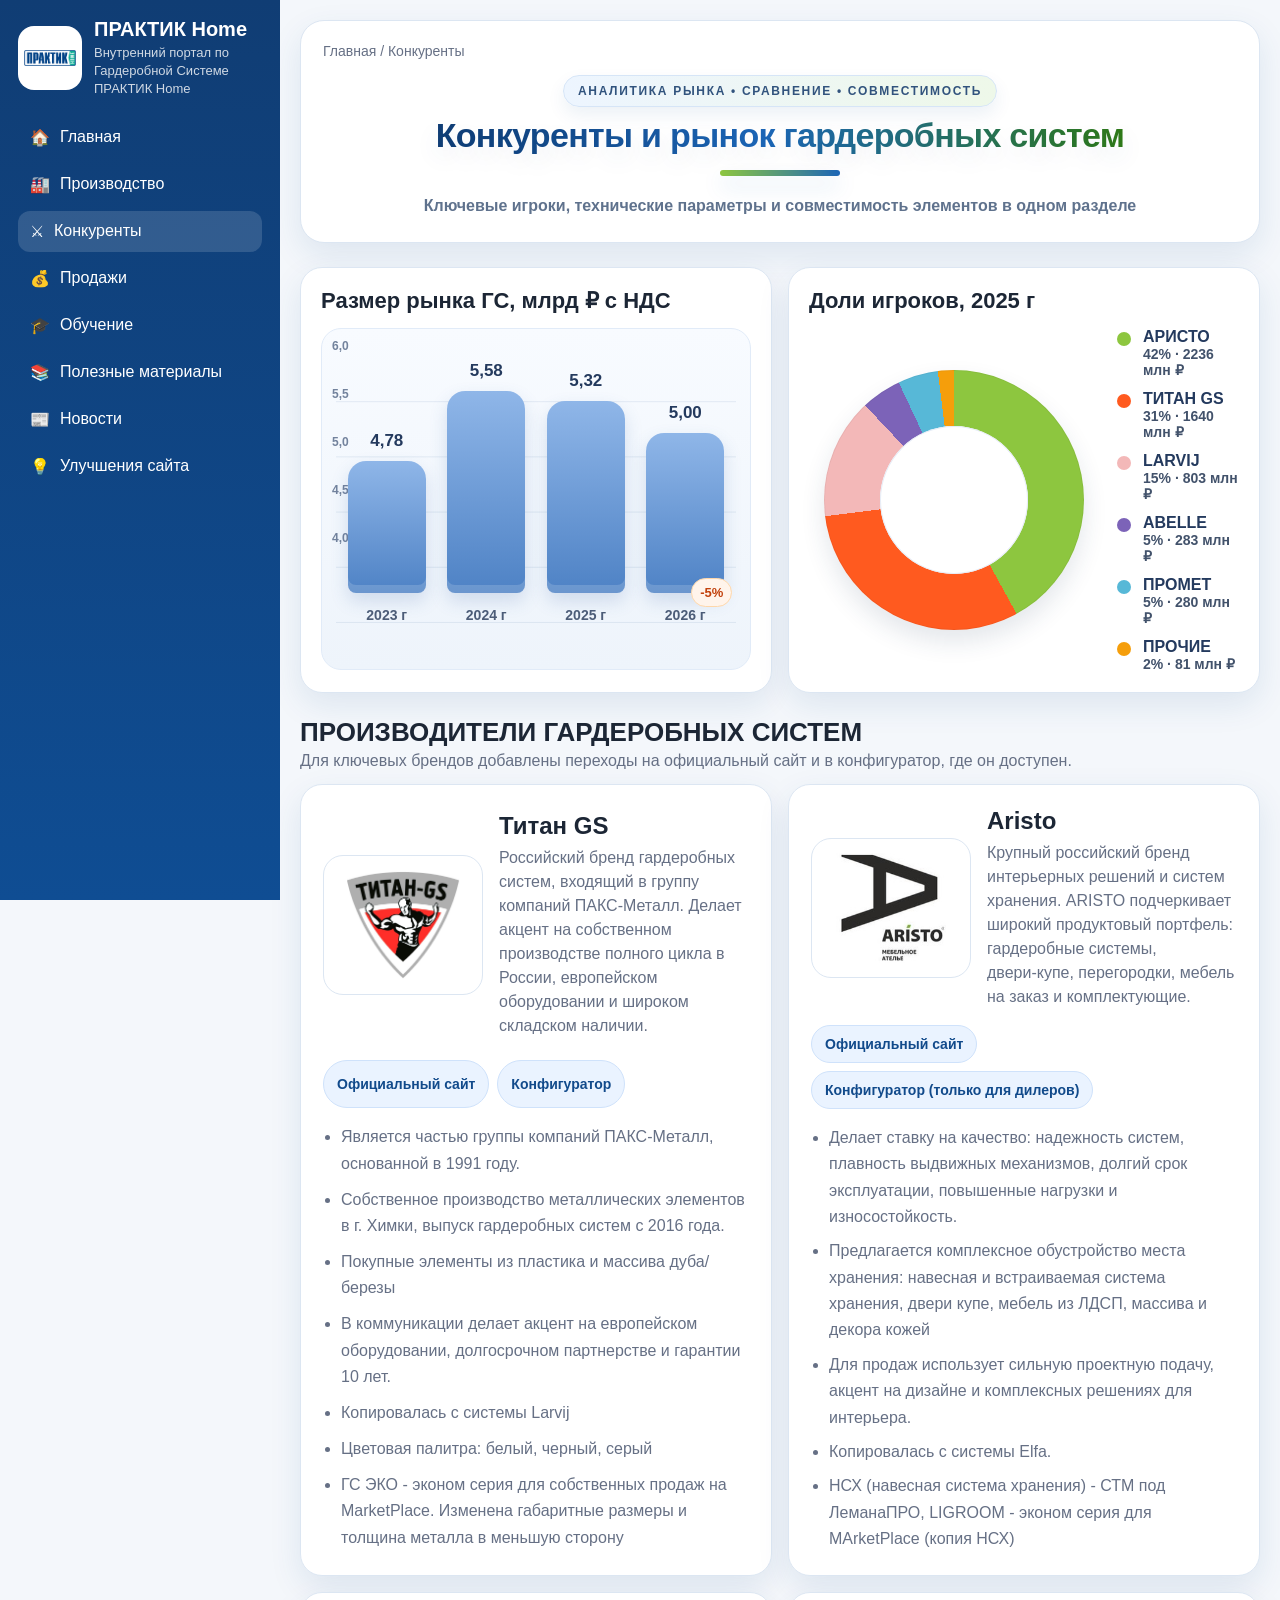
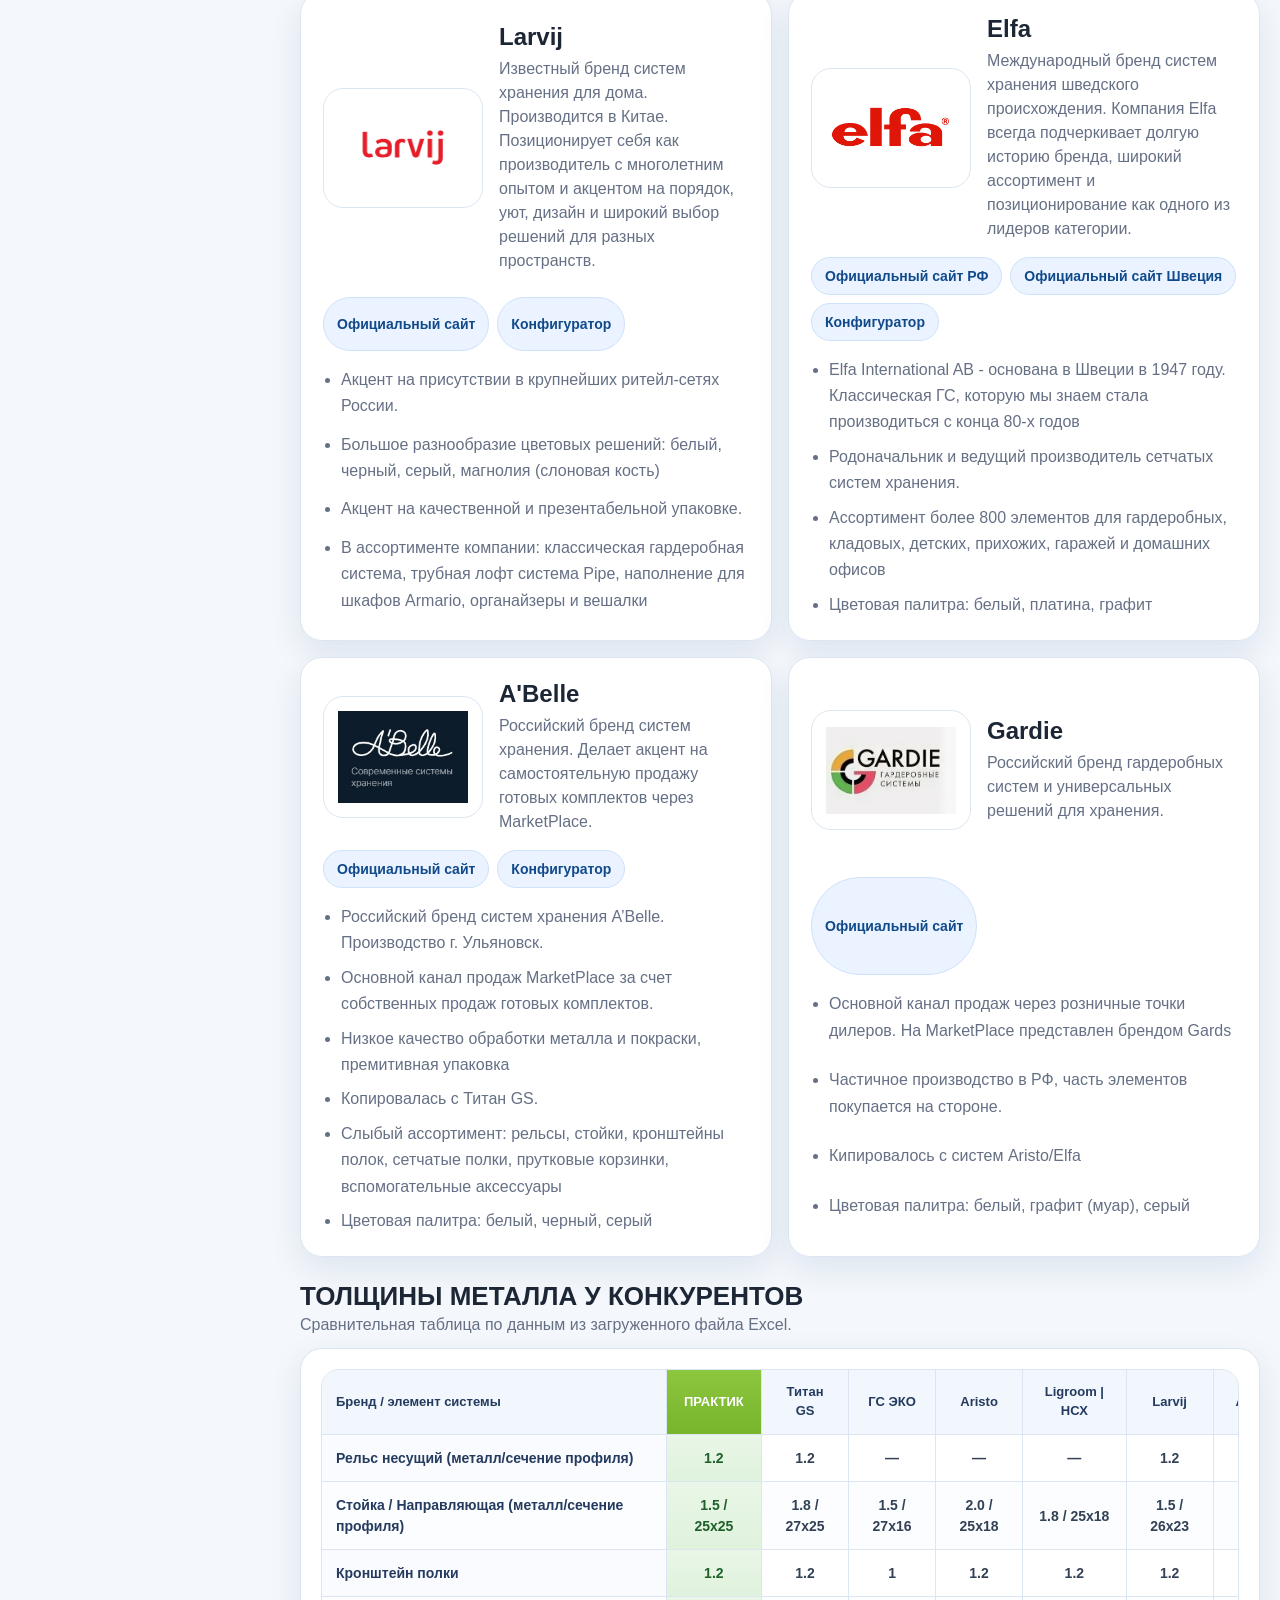
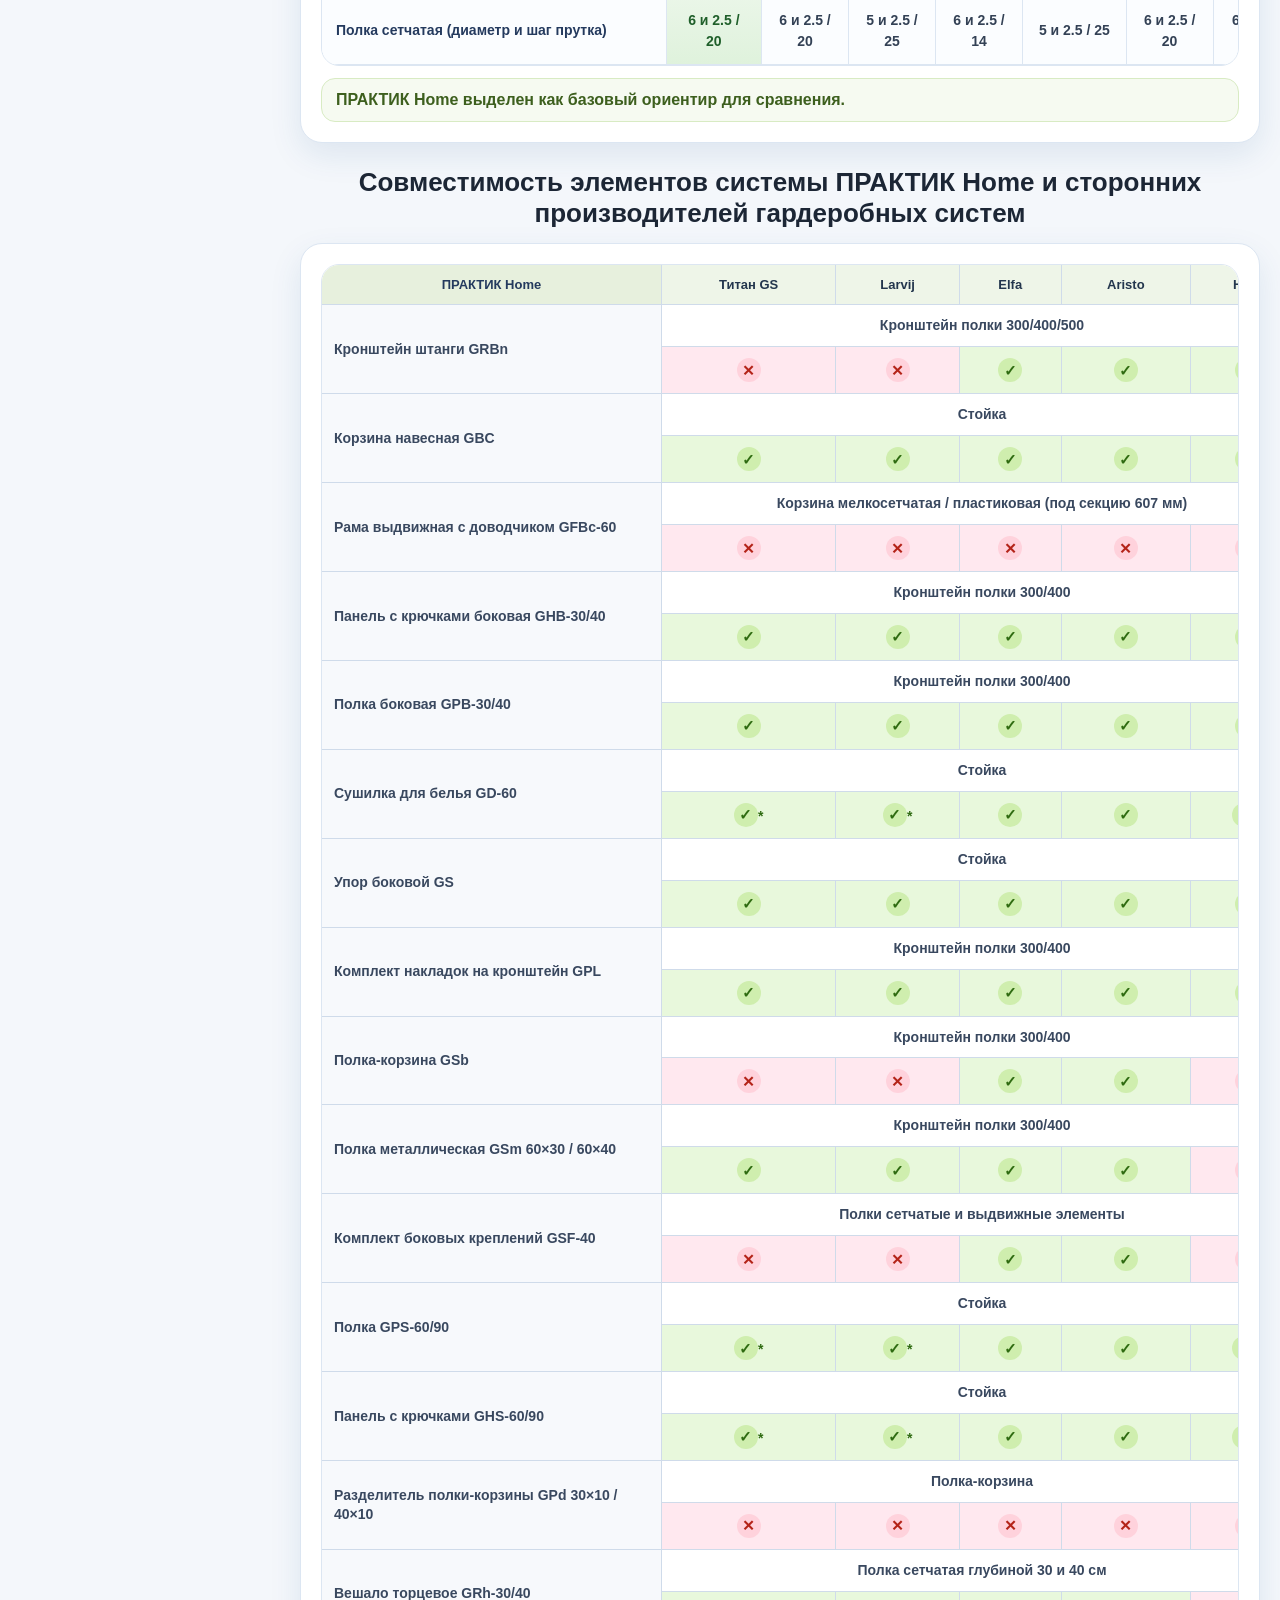
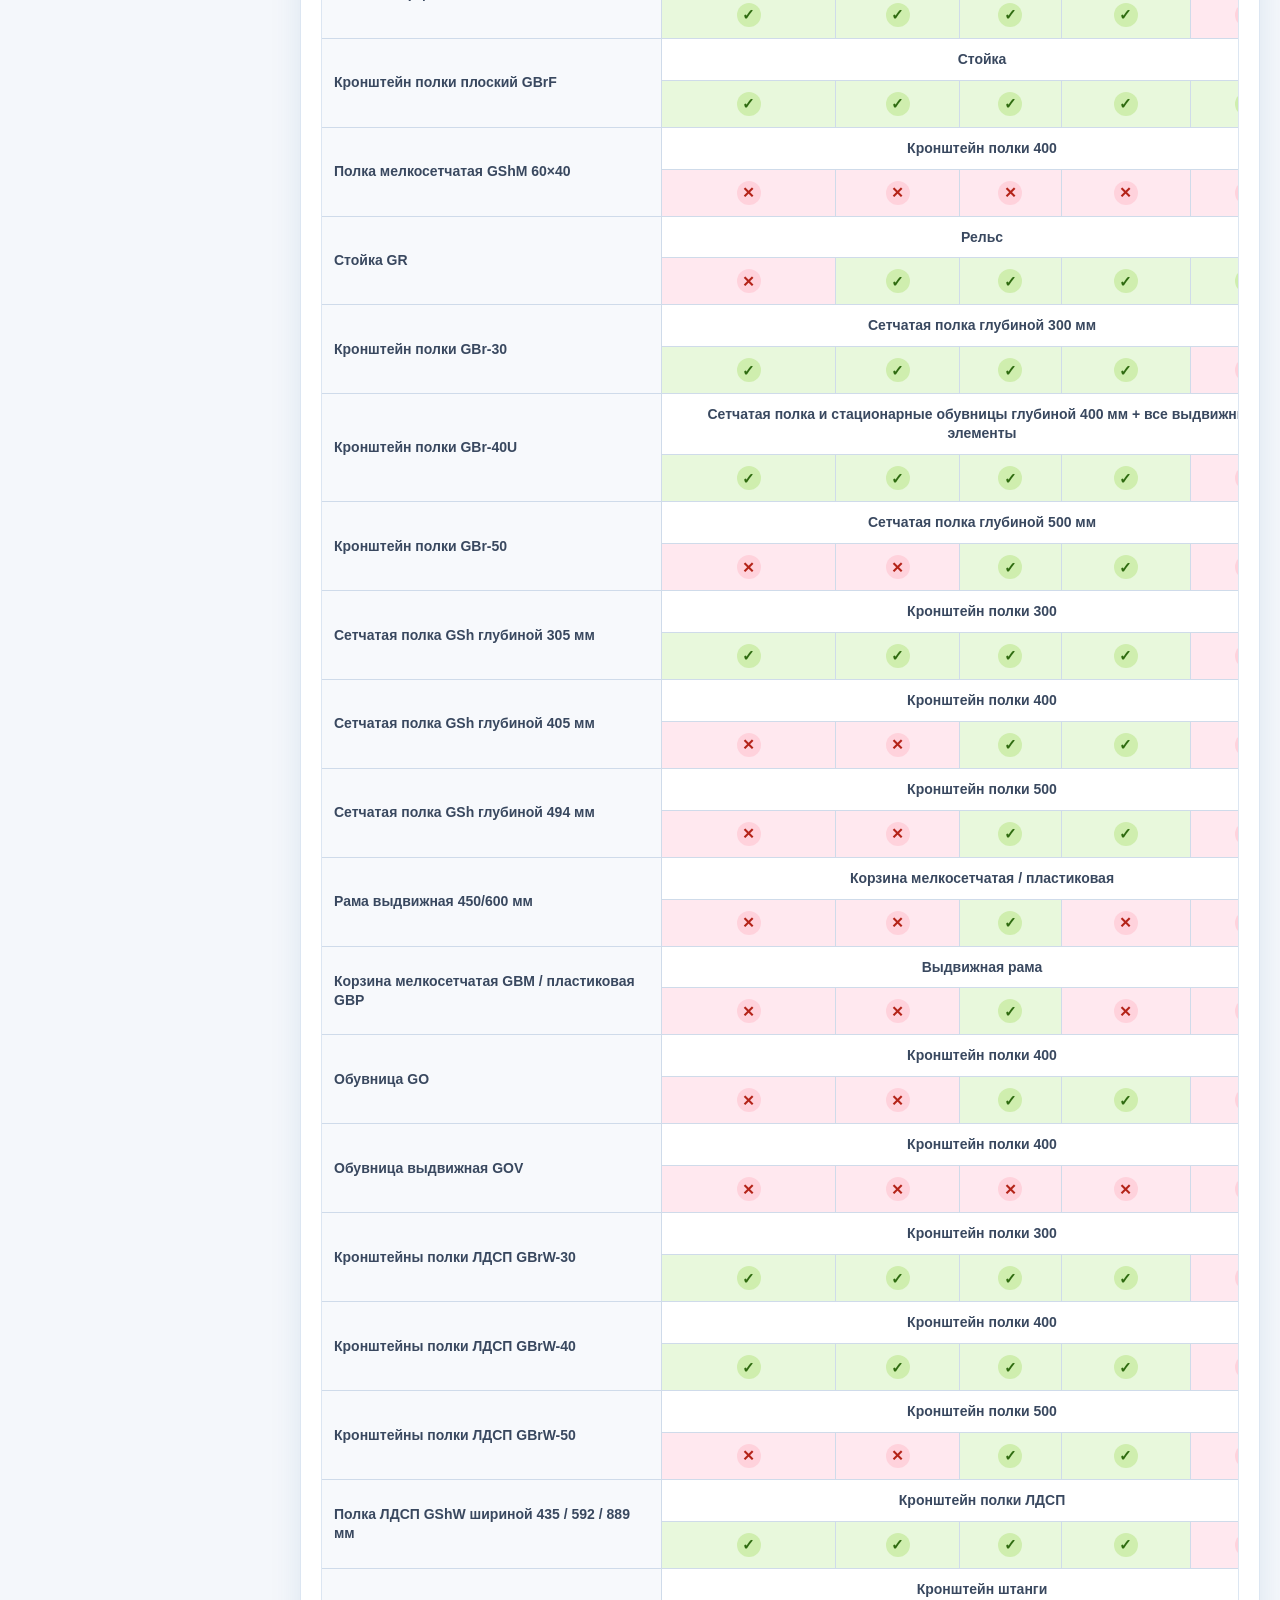
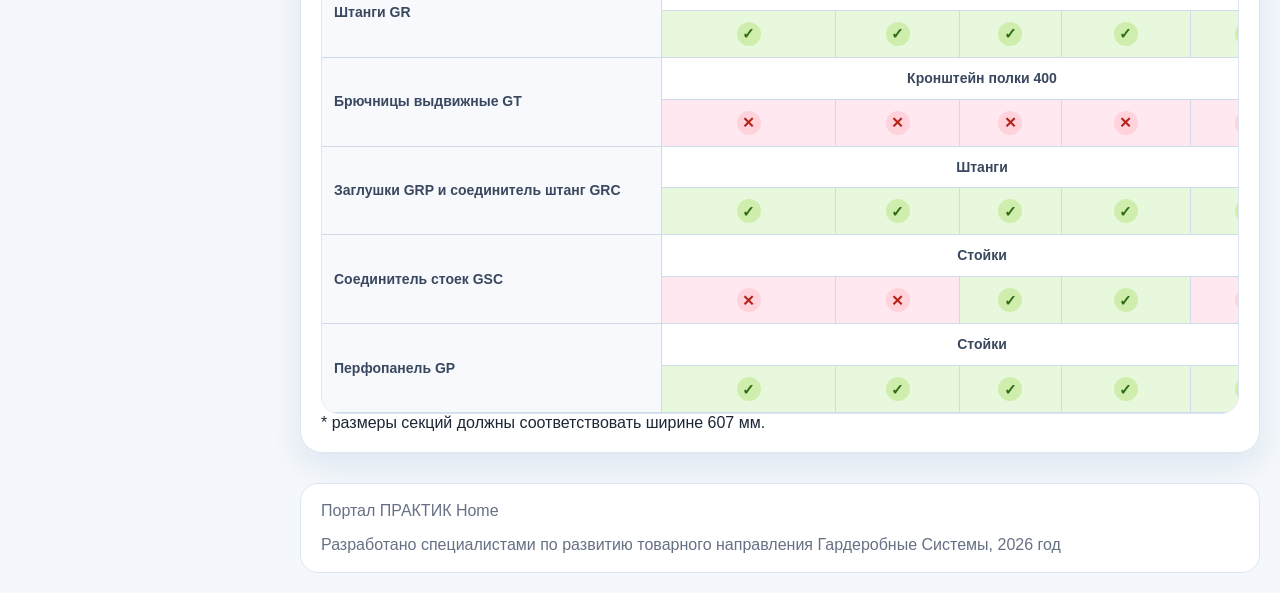
==== competitors.html @ e6db6eae "Update competitors.html" ====
<!doctype html>
<html lang='ru'>
<head>
<meta charset='utf-8'>
<meta name='viewport' content='width=device-width, initial-scale=1'>
<title>Конкуренты — ПРАКТИК Home</title>
<style>
:root{
  --bg:#f4f7fb;--card:#ffffff;--line:#dce6f2;--text:#1c2635;--muted:#667085;--brand:#114a8b;--brand-2:#1d67b8;--brand-3:#eaf3ff;--success:#eaf7ef;--warning:#fff6e5;--danger:#fff1f2;--shadow:0 12px 32px rgba(17,74,139,.10);--radius:18px;
}
*{box-sizing:border-box} html{scroll-behavior:smooth} body{margin:0;font-family:Inter,Segoe UI,Arial,sans-serif;background:var(--bg);color:var(--text)} a{color:inherit;text-decoration:none} button,input,select{font:inherit}
.layout{min-height:100vh;display:grid;grid-template-columns:280px 1fr}
.sidebar{position:sticky;top:0;height:100vh;background:linear-gradient(180deg,#103d74 0%, #0f4d93 100%);color:#fff;padding:18px;overflow:auto}
.brand-link{display:flex;gap:12px;align-items:center;color:#fff;text-decoration:none;margin-bottom:18px}
.brand-logo-wrap{width:64px;height:64px;border-radius:16px;background:#fff;display:flex;align-items:center;justify-content:center;padding:6px;flex:0 0 64px}
.brand-logo{max-width:100%;max-height:100%;object-fit:contain}
.brand-copy h1{margin:0;font-size:20px;line-height:1.1}.brand-copy p{margin:4px 0 0;color:rgba(255,255,255,.8);font-size:13px;line-height:1.4}
.nav{display:grid;gap:6px}.nav a{display:flex;align-items:center;gap:10px;padding:11px 12px;border-radius:12px;color:#fff}.nav a:hover,.nav a.active{background:rgba(255,255,255,.14)}
.content{padding:20px;min-width:0}
.mobile-topbar{display:none;position:sticky;top:0;z-index:30;background:rgba(244,247,251,.92);backdrop-filter:blur(10px);padding:12px 0 14px}
.mobile-topbar-inner{display:flex;align-items:center;justify-content:space-between;gap:12px;background:#fff;border:1px solid var(--line);border-radius:16px;padding:10px 12px;box-shadow:var(--shadow)}
.menu-btn{border:none;background:var(--brand);color:#fff;border-radius:12px;padding:10px 12px;font-weight:700}
.mobile-drawer{position:fixed;inset:0;background:rgba(8,15,26,.55);z-index:60;display:none}.mobile-drawer.open{display:block}
.mobile-drawer-panel{width:min(86vw,360px);height:100%;background:linear-gradient(180deg,#103d74 0%, #0f4d93 100%);color:#fff;padding:18px;overflow:auto}
.page-header{background:#fff;border:1px solid var(--line);border-radius:24px;padding:22px;box-shadow:var(--shadow);margin-bottom:20px;text-align:center}
.breadcrumbs{font-size:14px;color:var(--muted);margin-bottom:8px;text-align:left}.page-header h2{margin:0 0 8px;font-size:34px}.page-header p{margin:0 auto;color:var(--muted);line-height:1.6;max-width:980px;text-align:center}
.page-title-wow-wrap{display:grid;justify-items:center;gap:10px;padding:8px 0 2px}
.page-title-kicker{
  display:inline-flex;align-items:center;justify-content:center;gap:8px;
  padding:8px 14px;border-radius:999px;
  background:linear-gradient(90deg,#edf5ff 0%, #eef8e9 100%);
  border:1px solid #d6e5f7;color:#31537d;
  font-size:12px;font-weight:900;letter-spacing:.14em;text-transform:uppercase;
  box-shadow:0 8px 18px rgba(17,74,139,.08)
}
.page-title-wow{
  margin:0;
  font-size:46px;
  line-height:1.08;
  font-weight:900;
  text-align:center;
  letter-spacing:-.02em;
  background:linear-gradient(90deg,#103d74 0%, #1d67b8 48%, #2f7a17 100%);
  -webkit-background-clip:text;
  background-clip:text;
  color:transparent;
  text-shadow:0 10px 24px rgba(17,74,139,.10);
  position:relative;
}
.page-title-wow::after{
  content:'';
  display:block;
  width:120px;
  height:6px;
  margin:16px auto 0;
  border-radius:999px;
  background:linear-gradient(90deg,#8dc63f 0%, #1d67b8 100%);
  box-shadow:0 10px 22px rgba(29,103,184,.18);
}
.page-title-subline{
  max-width:900px;
  margin:0 auto;
  text-align:center;
  color:#5f728d;
  font-size:16px;
  font-weight:700;
  line-height:1.5;
}
@media (max-width:1180px){
  .page-title-wow{font-size:38px}
}
@media (max-width:760px){
  .page-title-wow-wrap{gap:8px}
  .page-title-kicker{font-size:10px;letter-spacing:.1em;padding:7px 10px}
  .page-title-wow{font-size:30px;line-height:1.12}
  .page-title-wow::after{width:84px;height:5px;margin-top:12px}
  .page-title-subline{font-size:14px;max-width:100%}
}

.section{margin:24px 0}.section-head{display:flex;align-items:end;justify-content:space-between;gap:16px;margin-bottom:14px}.section-head h3{margin:0;font-size:26px}.section-head p{margin:4px 0 0;color:var(--muted)}
.footer{margin-top:30px;padding:18px 20px;background:#fff;border:1px solid var(--line);border-radius:18px;color:var(--muted);display:flex;justify-content:space-between;gap:16px;flex-wrap:wrap}
.muted-small{font-size:13px;color:var(--muted)}

.market-chart,.market-share,.competitor-card{background:#fff;border:1px solid var(--line);border-radius:22px;box-shadow:var(--shadow)}
.market-grid{display:grid;grid-template-columns:1fr 1fr;gap:16px}
.market-chart,.market-share{padding:20px}
.block-title{margin:0 0 14px;font-size:22px}
.chart-shell{position:relative;border-radius:20px;background:linear-gradient(180deg,#f8fbff 0%,#eef4fb 100%);border:1px solid #e1ebf8;padding:14px 14px 46px;overflow:hidden}
.chart-grid{position:absolute;inset:18px 14px 46px 14px;background:
  linear-gradient(to top, rgba(110,142,183,.16) 1px, transparent 1px);
  background-size:100% 20%;
  pointer-events:none}
.growth-chart{position:relative;display:flex;align-items:flex-end;justify-content:space-between;gap:18px;height:280px;padding:18px 10px 0}
.bar-col{display:flex;flex-direction:column;align-items:center;justify-content:flex-end;gap:10px;flex:1;position:relative;height:100%}
.bar-value{font-size:17px;font-weight:900;color:#243a5e}
.bar{width:min(78px,100%);border-radius:18px 18px 8px 8px;background:linear-gradient(180deg,#8fb6e8 0%, #4e82c5 100%);position:relative;box-shadow:inset 0 -8px 0 rgba(255,255,255,.16),0 8px 18px rgba(58,101,164,.18)}
.bar-year{margin-top:4px;color:#4d5d78;font-size:14px;font-weight:800}
.bar-note{font-size:13px;font-weight:900;color:#c2410c;background:#fff4eb;padding:6px 8px;border-radius:999px;border:1px solid #fed7aa;position:absolute;right:-8px;bottom:-14px}
.axis-labels{position:absolute;left:10px;top:10px;display:grid;gap:34px;color:#73839d;font-size:12px;font-weight:700}
.pie-layout{display:grid;grid-template-columns:290px 1fr;gap:18px;align-items:center}
.pie-wrap{display:flex;align-items:center;justify-content:center;padding:8px}
.pie-chart{width:260px;height:260px;border-radius:50%;background:
 conic-gradient(#8dc63f 0 42%, #ff5a1f 42% 73%, #f3b8b8 73% 88%, #7c63b8 88% 93%, #57b8d7 93% 98%, #f59e0b 98% 100%);
 box-shadow:inset 0 0 0 1px rgba(0,0,0,.05), 0 12px 24px rgba(36,58,94,.12);
 position:relative}
.pie-chart::after{content:'';position:absolute;inset:56px;background:#fff;border-radius:50%;box-shadow:0 0 0 1px #e6edf7 inset}
.pie-center{position:absolute;inset:0;display:flex;align-items:center;justify-content:center;flex-direction:column;z-index:1;text-align:center}
.pie-center strong{font-size:34px;line-height:1;color:#243a5e}
.pie-center span{font-size:13px;color:#607089;font-weight:800;letter-spacing:.06em}
.share-grid{display:grid;gap:12px}
.share-row{display:grid;grid-template-columns:auto 1fr;gap:12px;align-items:start}
.share-dot{width:14px;height:14px;border-radius:50%;margin-top:4px}
.share-name{font-weight:900;color:#243a5e}
.share-val{font-size:14px;color:#42526b;font-weight:700}
.market-note{margin-top:14px;padding:12px 14px;border-radius:16px;background:#f6f9fd;color:#41526d;border:1px solid #e2eaf5;line-height:1.55}
.market-note strong{color:var(--brand)}
.competitor-grid{display:grid;grid-template-columns:repeat(2,minmax(0,1fr));gap:16px}
.competitor-card{padding:22px;display:grid;gap:16px}
.competitor-head{display:grid;grid-template-columns:160px 1fr;gap:16px;align-items:center}
.competitor-logo{min-height:120px;border-radius:20px;border:1px solid var(--line);background:#fff;display:flex;align-items:center;justify-content:center;padding:14px;overflow:hidden}
.competitor-logo img{max-width:100%;max-height:88px;object-fit:contain;display:block}
.logo-ellipse{max-height:110px !important}
.wordmark-plain{display:flex;align-items:center;justify-content:center;width:100%;min-height:84px;border-radius:18px;font-weight:900;font-size:30px;letter-spacing:.02em;background:linear-gradient(135deg,#f7f1ff,#ece5ff);color:#6b4fb5}
.competitor-title h3{margin:0;font-size:24px}.competitor-title p{margin:6px 0 0;color:var(--muted);line-height:1.5}
.competitor-tags{display:flex;flex-wrap:wrap;gap:8px}.chip{display:inline-flex;align-items:center;gap:8px;padding:10px 13px;border-radius:999px;background:var(--brand-3);color:var(--brand);font-weight:800;font-size:14px;border:1px solid #cfe2fb}
.competitor-card ul{margin:0;padding-left:18px;color:var(--muted);line-height:1.65;display:grid;gap:8px}


.metal-table-card{background:#fff;border:1px solid var(--line);border-radius:22px;box-shadow:var(--shadow);padding:20px}
.metal-table-wrap{overflow:auto;border-radius:18px;border:1px solid #dce6f2}
.metal-table{width:100%;border-collapse:separate;border-spacing:0;min-width:980px;font-size:14px;line-height:1.45}
.metal-table th,.metal-table td{padding:13px 14px;border-right:1px solid #dce6f2;border-bottom:1px solid #dce6f2;vertical-align:middle}
.metal-table th:last-child,.metal-table td:last-child{border-right:none}
.metal-table thead th{background:#f2f7fd;color:#243a5e;font-size:13px;font-weight:900;text-align:center;position:sticky;top:0;z-index:1}
.metal-table thead th:first-child{text-align:left}
.metal-table tbody tr:nth-child(even) td{background:#fbfdff}
.metal-table .row-label{font-weight:800;color:#243a5e;text-align:left;min-width:280px;background:#f9fbfe}
.metal-table td{text-align:center;color:#334155;font-weight:700}
.metal-table .leader-col{background:linear-gradient(180deg,#eaf6e8 0%, #dff2dc 100%) !important;color:#1f5f2a;font-weight:900}
.metal-table thead .leader-col{background:linear-gradient(180deg,#8dc63f 0%, #77b52b 100%) !important;color:#fff}
.metal-table-note{margin-top:12px;padding:12px 14px;border-radius:14px;background:#f6faf1;border:1px solid #d8ebc3;color:#3d5f1e;font-weight:700}
@media (max-width:760px){.metal-table-card{padding:14px}.metal-table{font-size:13px;min-width:900px}.metal-table th,.metal-table td{padding:11px 12px}.metal-table .row-label{min-width:240px}}


@media (max-width:1180px){.market-grid,.competitor-grid{grid-template-columns:1fr}.pie-layout{grid-template-columns:1fr}.layout{grid-template-columns:1fr}.sidebar{display:none}.content{padding:12px}.mobile-topbar{display:block}.page-header h2{font-size:28px}}
@media (max-width:760px){.growth-chart{gap:10px;height:250px;padding-left:28px}.bar{width:58px}.bar-year{font-size:12px}.axis-labels{left:2px;font-size:11px;gap:29px}.pie-chart{width:230px;height:230px}.pie-chart::after{inset:48px}.pie-center strong{font-size:28px}.share-row{grid-template-columns:auto 1fr}.competitor-head{grid-template-columns:1fr}.competitor-logo{min-height:126px;padding:16px}.competitor-logo img{max-height:92px}.logo-ellipse{max-height:100px !important}.wordmark-plain{min-height:90px;font-size:28px}}

.compat-table-card{background:#fff;border:1px solid var(--line);border-radius:22px;box-shadow:var(--shadow);padding:20px}
.compat-table-wrap{overflow:auto;border-radius:18px;border:1px solid #dce6f2;background:#fff}
.compat-table{width:100%;border-collapse:separate;border-spacing:0;min-width:980px;font-size:14px;line-height:1.35}
.compat-table th,.compat-table td{padding:11px 12px;border-right:1px solid #cfdbea;border-bottom:1px solid #cfdbea;vertical-align:middle;text-align:center}
.compat-table th:last-child,.compat-table td:last-child{border-right:none}
.compat-table thead th{background:#eef5e8;color:#23364d;font-size:13px;font-weight:900;position:sticky;top:0;z-index:4}
.compat-table .element-cell{position:sticky;left:0;z-index:3;background:#f7f9fc;text-align:left;font-weight:900;color:#243a5e;min-width:340px;max-width:340px}
.compat-table thead .element-cell{z-index:5;background:#e7f0dd;text-align:center}
.compat-table .mount-row td{background:#ffffff;color:#39485f;font-weight:800}
.compat-table .mount-row .element-cell{background:#f7f9fc}
.compat-table .result-row td{font-weight:900}
.compat-table .result-row:nth-child(3n) td{background:#fbfdff}
.compat-table .result-row .element-cell{background:#f7f9fc}
.compat-table .result-good{background:#e8f8dc !important;color:#2f6b11}
.compat-table .result-bad{background:#ffe8ef !important;color:#b42318}
.compat-table .icon{display:inline-flex;align-items:center;justify-content:center;width:24px;height:24px;border-radius:999px;font-size:15px;font-weight:900;line-height:1}
.compat-table .result-good .icon{background:#cfeeae;color:#2f6b11}
.compat-table .result-bad .icon{background:#ffd2dc;color:#b42318}
.compat-table .star-note{font-size:12px;color:#667085;margin-top:12px}
.compat-table .mount-text{display:block;text-align:center}
.compat-table .section-title-center{width:100%;text-align:center}
@media (max-width:760px){.compat-table-card{padding:14px}.compat-table{font-size:13px;min-width:920px}.compat-table th,.compat-table td{padding:10px 10px}.compat-table .element-cell{min-width:270px;max-width:270px}}

</style>
</head>
<body>
<div class='layout'>
<aside class='sidebar'>
<a class='brand-link' href='index.html'><div class='brand-logo-wrap'><img class='brand-logo' src='assets/praktik_home.png' alt='ПРАКТИК Home'></div><div class='brand-copy'><h1>ПРАКТИК Home</h1><p>Внутренний портал по Гардеробной Системе ПРАКТИК Home</p></div></a>
<nav class='nav'><a href='index.html'><span>🏠</span><span>Главная</span></a><a href='production.html'><span>🏭</span><span>Производство</span></a><a href='competitors.html' class='active'><span>⚔</span><span>Конкуренты</span></a><a href='sales.html'><span>💰</span><span>Продажи</span></a><a href='training.html'><span>🎓</span><span>Обучение</span></a><a href='tools.html'><span>📚</span><span>Полезные материалы</span></a><a href='news.html'><span>📰</span><span>Новости</span></a><a href='feedback.html'><span>💡</span><span>Улучшения сайта</span></a></nav>
</aside>
<main class='content'>
<div class='mobile-topbar'><div class='mobile-topbar-inner'><div style='display:flex;align-items:center;gap:10px'><div class='brand-logo-wrap' style='width:46px;height:46px;border-radius:12px'><img class='brand-logo' src='assets/praktik_home.png' alt='ПРАКТИК Home'></div><div><strong>ПРАКТИК Home</strong><div class='muted-small'>Гардеробная система</div></div></div><button class='menu-btn' data-open-menu>Меню</button></div></div>
<div class='mobile-drawer' id='drawer'><div class='mobile-drawer-panel'><a class='brand-link' href='index.html'><div class='brand-logo-wrap'><img class='brand-logo' src='assets/praktik_home.png' alt='ПРАКТИК Home'></div><div class='brand-copy'><h1>ПРАКТИК Home</h1><p>Внутренний портал по Гардеробной Системе ПРАКТИК Home</p></div></a><nav class='nav'><a href='index.html'><span>🏠</span><span>Главная</span></a><a href='production.html'><span>🏭</span><span>Производство</span></a><a href='competitors.html' class='active'><span>⚔</span><span>Конкуренты</span></a><a href='sales.html'><span>💰</span><span>Продажи</span></a><a href='training.html'><span>🎓</span><span>Обучение</span></a><a href='tools.html'><span>📚</span><span>Полезные материалы</span></a><a href='news.html'><span>📰</span><span>Новости</span></a><a href='feedback.html'><span>💡</span><span>Улучшения сайта</span></a></nav><div style='margin-top:12px'><button class='menu-btn' data-close-menu>Закрыть меню</button></div></div></div>

<div class='page-header'>
  <div class='breadcrumbs'>Главная / Конкуренты</div>
  <div class="page-title-wow-wrap">
    <div class="page-title-kicker">АНАЛИТИКА РЫНКА • СРАВНЕНИЕ • СОВМЕСТИМОСТЬ</div>
    <h2 class="page-title-wow">Конкуренты и рынок гардеробных систем</h2>
    <div class="page-title-subline">Ключевые игроки, технические параметры и совместимость элементов в одном разделе</div>
  </div>
  <p></p>
</div>

<section class='section'>
  <div class='market-grid'>
    <div class='market-chart'>
      <h3 class='block-title'>Размер рынка ГС, млрд ₽ с НДС</h3>
      <div class='chart-shell'>
        <div class='chart-grid'></div>
        <div class='axis-labels'>
          <span>6,0</span>
          <span>5,5</span>
          <span>5,0</span>
          <span>4,5</span>
          <span>4,0</span>
        </div>
        <div class='growth-chart'>
          <div class='bar-col'>
            <div class='bar-value'>4,78</div>
            <div class='bar' style='height:132px'></div>
            <div class='bar-year'>2023 г</div>
          </div>
          <div class='bar-col'>
            <div class='bar-value'>5,58</div>
            <div class='bar' style='height:220px'></div>
            <div class='bar-year'>2024 г</div>
          </div>
          <div class='bar-col'>
            <div class='bar-value'>5,32</div>
            <div class='bar' style='height:192px'></div>
            <div class='bar-year'>2025 г</div>
          </div>
          <div class='bar-col'>
            <div class='bar-value'>5,00</div>
            <div class='bar' style='height:160px'><span class='bar-note'>-5%</span></div>
            <div class='bar-year'>2026 г</div>
          </div>
        </div>
      </div>
    </div>

    <div class='market-share'>
      <h3 class='block-title'>Доли игроков, 2025 г</h3>
      <div class='pie-layout'>
        <div class='pie-wrap'>
          <div class='pie-chart'>
</div>
        </div>
        <div class='share-grid'>
          <div class='share-row'><span class='share-dot' style='background:#8dc63f'></span><div><div class='share-name'>АРИСТО</div><div class='share-val'>42% · 2236 млн ₽</div></div></div>
          <div class='share-row'><span class='share-dot' style='background:#ff5a1f'></span><div><div class='share-name'>ТИТАН GS</div><div class='share-val'>31% · 1640 млн ₽</div></div></div>
          <div class='share-row'><span class='share-dot' style='background:#f3b8b8'></span><div><div class='share-name'>LARVIJ</div><div class='share-val'>15% · 803 млн ₽</div></div></div>
          <div class='share-row'><span class='share-dot' style='background:#7c63b8'></span><div><div class='share-name'>ABELLE</div><div class='share-val'>5% · 283 млн ₽</div></div></div>
          <div class='share-row'><span class='share-dot' style='background:#57b8d7'></span><div><div class='share-name'>ПРОМЕТ</div><div class='share-val'>5% · 280 млн ₽</div></div></div>
          <div class='share-row'><span class='share-dot' style='background:#f59e0b'></span><div><div class='share-name'>ПРОЧИЕ</div><div class='share-val'>2% · 81 млн ₽</div></div></div>
        </div>
      </div>
</div>
  </div>
</section>

<section class='section'>
  <div class='section-head'><div><h3>ПРОИЗВОДИТЕЛИ ГАРДЕРОБНЫХ СИСТЕМ</h3><p>Для ключевых брендов добавлены переходы на официальный сайт и в конфигуратор, где он доступен.</p></div></div>
  <div class='competitor-grid'>

    <div class='competitor-card'>
      <div class='competitor-head'>
        <div class='competitor-logo'><img src='assets/logo/titangs_logo_crop.png' alt='Титан GS' class='logo-ellipse'></div>
        <div class='competitor-title'><h3>Титан GS</h3><p>Российский бренд гардеробных систем, входящий в группу компаний ПАКС‑Металл. Делает акцент на собственном производстве полного цикла в России, европейском оборудовании и широком складском наличии.</p></div>
      </div>
      <div class='competitor-tags'>
        <a class='chip' href='https://titangs.ru/' target='_blank' rel='noopener'>Официальный сайт</a>
        <a class='chip' href='https://titangs.ru/titangs/' target='_blank' rel='noopener'>Конфигуратор</a>
      </div>
      <ul>
        <li>Является частью группы компаний ПАКС‑Металл, основанной в 1991 году.</li>
        <li>Собственное производство металлических элементов в г. Химки, выпуск гардеробных систем с 2016 года.</li>
        <li>Покупные элементы из пластика и массива дуба/березы</li>
        <li>В коммуникации делает акцент на европейском оборудовании, долгосрочном партнерстве и гарантии 10 лет.</li>
        <li>Копировалась с системы Larvij</li>
         <li>Цветовая палитра: белый, черный, серый</li>
         <li>ГС ЭКО - эконом серия для собственных продаж на MarketPlace. Изменена габаритные размеры и толщина металла в меньшую сторону</li>
      </ul>
    </div>

    <div class='competitor-card'>
      <div class='competitor-head'>
        <div class='competitor-logo'><img src='assets/logo/aristo_logo_crop.png' alt='Aristo' class='logo-ellipse'></div>
        <div class='competitor-title'><h3>Aristo</h3><p>Крупный российский бренд интерьерных решений и систем хранения. ARISTO подчеркивает широкий продуктовый портфель: гардеробные системы, двери‑купе, перегородки, мебель на заказ и комплектующие.</p></div>
      </div>
      <div class='competitor-tags'>
        <a class='chip' href='https://www.aristo.ru/' target='_blank' rel='noopener'>Официальный сайт</a>
        <a class='chip' href='https://start.binaroom.com/' target='_blank' rel='noopener'>Конфигуратор (только для дилеров)</a>
      </div>
      <ul>
        <li>Делает ставку на качество: надежность систем, плавность выдвижных механизмов, долгий срок эксплуатации, повышенные нагрузки и износостойкость.</li>
        <li>Предлагается комплексное обустройство места хранения: навесная и встраиваемая система хранения, двери купе, мебель из ЛДСП, массива и декора кожей</li>
        <li>Для продаж использует сильную проектную подачу, акцент на дизайне и комплексных решениях для интерьера.</li>
        <li>Копировалась с системы Elfa.</li>
        <li>НСХ (навесная система хранения) - СТМ под ЛеманаПРО, LIGROOM - эконом серия для MArketPlace (копия НСХ)</li>
      </ul>
    </div>

    <div class='competitor-card'>
      <div class='competitor-head'>
        <div class='competitor-logo'><img src='assets/logo/larvij_logo_crop.png' alt='Larvij' class='logo-ellipse'></div>
        <div class='competitor-title'><h3>Larvij</h3><p>Известный бренд систем хранения для дома. Производится в Китае. Позиционирует себя как производитель с многолетним опытом и акцентом на порядок, уют, дизайн и широкий выбор решений для разных пространств.</p></div>
      </div>
      <div class='competitor-tags'>
        <a class='chip' href='https://larvij.com/' target='_blank' rel='noopener'>Официальный сайт</a>
        <a class='chip' href='https://larvij.com/constructors/wardrobe/' target='_blank' rel='noopener'>Конфигуратор</a>
      </div>
      <ul>
        <li>Акцент на присутствии в крупнейших ритейл‑сетях России.</li>
        <li>Большое разнообразие цветовых решений: белый, черный, серый, магнолия (слоновая кость)</li>
        <li>Акцент на качественной и презентабельной упаковке.</li>
        <li>В ассортименте компании: классическая гардеробная система, трубная лофт система Pipe, наполнение для шкафов Armario, органайзеры и вешалки</li>
      </ul>
    </div>

    <div class='competitor-card'>
      <div class='competitor-head'>
        <div class='competitor-logo'><img src='assets/logo/elfa_logo_crop.png' alt='Elfa' class='logo-ellipse'></div>
        <div class='competitor-title'><h3>Elfa</h3><p>Международный бренд систем хранения шведского происхождения. Компания Elfa всегда подчеркивает долгую историю бренда, широкий ассортимент и позиционирование как одного из лидеров категории.</p></div>
      </div>
      <div class='competitor-tags'>
        <a class='chip' href='https://elfarus.ru/' target='_blank' rel='noopener'>Официальный сайт РФ</a>
        <a class='chip' href='https://elfa.com/sv-se/produkter/classic-by-elfa' target='_blank' rel='noopener'>Официальный сайт Швеция</a>
        <a class='chip' href='https://elfa.com/sv-se/planering/planner?&assortmentids=11001,93001,95001,94001' target='_blank' rel='noopener'>Конфигуратор</a>
      </div>
      <ul>
        <li>Elfa International AB - основана в Швеции в 1947 году. Классическая ГС, которую мы знаем стала производиться с конца 80-х годов</li>
        <li>Родоначальник и ведущий производитель сетчатых систем хранения.</li>
        <li>Ассортимент более 800 элементов для гардеробных, кладовых, детских, прихожих, гаражей и домашних офисов</li>
         <li>Цветовая палитра: белый, платина, графит</li>
      </ul>
    </div>

    <div class='competitor-card'>
      <div class='competitor-head'>
        <div class='competitor-logo'><img src='assets/logo/abelle_logo_crop.png' alt='Elfa' class='logo-ellipse'></div>
        <div class='competitor-title'><h3>A'Belle</h3><p>Российский бренд систем хранения. Делает акцент на самостоятельную продажу готовых комплектов через MarketPlace.</p></div>
      </div>
      <div class='competitor-tags'>
        <a class='chip' href='https://xn--80adahgbihed5bnbcdcjslocbsf1f6n.xn--p1ai/' target='_blank' rel='noopener'>Официальный сайт</a>
        <a class='chip' href='https://xn--j1aaidckcejcj.xn--80adahgbihed5bnbcdcjslocbsf1f6n.xn--p1ai/' target='_blank' rel='noopener'>Конфигуратор</a>
      </div>
      <ul>
        <li>Российский бренд систем хранения A’Belle. Производство г. Ульяновск.</li>
        <li>Основной канал продаж MarketPlace за счет собственных продаж готовых комплектов.</li>
        <li>Низкое качество обработки металла и покраски, премитивная упаковка</li>
        <li>Копировалась с Титан GS.</li>
        <li>Слыбый ассортимент: рельсы, стойки, кронштейны полок, сетчатые полки, прутковые корзинки, вспомогательные аксессуары</li>
        <li>Цветовая палитра: белый, черный, серый</li>
        </ul>
    </div>

    <div class='competitor-card'>
      <div class='competitor-head'>
        <div class='competitor-logo'><img src='assets/logo/gardie_logo_crop.png' alt='Gardie' class='logo-ellipse'></div>
        <div class='competitor-title'><h3>Gardie</h3><p>Российский бренд гардеробных систем и универсальных решений для хранения.</p></div>
      </div>
      <div class='competitor-tags'>
        <a class='chip' href='https://gardie-design.com/' target='_blank' rel='noopener'>Официальный сайт</a>
      </div>
      <ul>
        <li>Основной канал продаж через розничные точки дилеров. На MarketPlace представлен брендом Gards</li>
        <li>Частичное производство в РФ, часть элементов покупается на стороне.</li></li>
        <li>Кипировалось с систем Aristo/Elfa</li>
        <li>Цветовая палитра: белый, графит (муар), серый</li>
      </ul>
    </div>

  </div>
</section>


<section class='section'>
  <div class='section-head'>
    <div>
      <h3>ТОЛЩИНЫ МЕТАЛЛА У КОНКУРЕНТОВ</h3>
      <p>Сравнительная таблица по данным из загруженного файла Excel.</p>
    </div>
  </div>
  <div class='metal-table-card'>
    <div class='metal-table-wrap'>
      <table class='metal-table'>
        <thead>
          <tr>
            <th>Бренд / элемент системы</th><th class='leader-col'>ПРАКТИК</th><th>Титан GS</th><th>ГС ЭКО</th><th>Aristo</th><th>Ligroom | НСХ</th><th>Larvij</th><th>A`Belle</th>
          </tr>
        </thead>
        <tbody>
          <tr><td class='row-label'>Рельс несущий (металл/сечение профиля)</td><td class='leader-col'>1.2</td><td>1.2</td><td>—</td><td>—</td><td>—</td><td>1.2</td><td>1.2</td></tr><tr><td class='row-label'>Стойка / Направляющая (металл/сечение профиля)</td><td class='leader-col'>1.5 / 25х25</td><td>1.8 / 27х25</td><td>1.5 / 27х16</td><td>2.0 / 25х18</td><td>1.8 / 25х18</td><td>1.5 / 26х23</td><td>1.5 / 28х23</td></tr><tr><td class='row-label'>Кронштейн полки</td><td class='leader-col'>1.2</td><td>1.2</td><td>1</td><td>1.2</td><td>1.2</td><td>1.2</td><td>1.2</td></tr><tr><td class='row-label'>Полка сетчатая (диаметр и шаг прутка)</td><td class='leader-col'>6 и 2.5 / 20</td><td>6 и 2.5 / 20</td><td>5 и 2.5 / 25</td><td>6 и 2.5 / 14</td><td>5 и 2.5 / 25</td><td>6 и 2.5 / 20</td><td>6 и 2.0 / 20</td></tr>
        </tbody>
      </table>
    </div>
    <div class='metal-table-note'>ПРАКТИК Home выделен как базовый ориентир для сравнения.</div>
  </div>
</section>



<section class='section'>
  <div class='section-head'>
    <div class='section-title-center'>
      <h3 style='text-align:center'>Совместимость элементов системы ПРАКТИК Home и сторонних производителей гардеробных систем</h3>
    </div>
  </div>
  <div class='compat-table-card'>
    <div class='compat-table-wrap'>
      <table class='compat-table'>
        <thead>
          <tr>
            <th class='element-cell'>ПРАКТИК Home</th>
            <th>Титан GS</th>
            <th>Larvij</th>
            <th>Elfa</th>
            <th>Aristo</th>
            <th>НСХ</th>
          </tr>
        </thead>
        <tbody>
          <tr class='mount-row'><td class='element-cell' rowspan='2'>Кронштейн штанги GRBn</td><td colspan='5'><span class='mount-text'>Кронштейн полки 300/400/500</span></td></tr><tr class='result-row'><td class='result-bad'><span class='icon'>✕</span></td><td class='result-bad'><span class='icon'>✕</span></td><td class='result-good'><span class='icon'>✓</span></td><td class='result-good'><span class='icon'>✓</span></td><td class='result-good'><span class='icon'>✓</span></td></tr><tr class='mount-row'><td class='element-cell' rowspan='2'>Корзина навесная GBC</td><td colspan='5'><span class='mount-text'>Стойка</span></td></tr><tr class='result-row'><td class='result-good'><span class='icon'>✓</span></td><td class='result-good'><span class='icon'>✓</span></td><td class='result-good'><span class='icon'>✓</span></td><td class='result-good'><span class='icon'>✓</span></td><td class='result-good'><span class='icon'>✓</span></td></tr><tr class='mount-row'><td class='element-cell' rowspan='2'>Рама выдвижная с доводчиком GFBс-60</td><td colspan='5'><span class='mount-text'>Корзина мелкосетчатая / пластиковая (под секцию 607 мм)</span></td></tr><tr class='result-row'><td class='result-bad'><span class='icon'>✕</span></td><td class='result-bad'><span class='icon'>✕</span></td><td class='result-bad'><span class='icon'>✕</span></td><td class='result-bad'><span class='icon'>✕</span></td><td class='result-bad'><span class='icon'>✕</span></td></tr><tr class='mount-row'><td class='element-cell' rowspan='2'>Панель с крючками боковая GHB-30/40</td><td colspan='5'><span class='mount-text'>Кронштейн полки 300/400</span></td></tr><tr class='result-row'><td class='result-good'><span class='icon'>✓</span></td><td class='result-good'><span class='icon'>✓</span></td><td class='result-good'><span class='icon'>✓</span></td><td class='result-good'><span class='icon'>✓</span></td><td class='result-good'><span class='icon'>✓</span></td></tr><tr class='mount-row'><td class='element-cell' rowspan='2'>Полка боковая GPB-30/40</td><td colspan='5'><span class='mount-text'>Кронштейн полки 300/400</span></td></tr><tr class='result-row'><td class='result-good'><span class='icon'>✓</span></td><td class='result-good'><span class='icon'>✓</span></td><td class='result-good'><span class='icon'>✓</span></td><td class='result-good'><span class='icon'>✓</span></td><td class='result-good'><span class='icon'>✓</span></td></tr><tr class='mount-row'><td class='element-cell' rowspan='2'>Сушилка для белья GD-60</td><td colspan='5'><span class='mount-text'>Стойка</span></td></tr><tr class='result-row'><td class='result-good'><span class='icon'>✓</span>*</td><td class='result-good'><span class='icon'>✓</span>*</td><td class='result-good'><span class='icon'>✓</span></td><td class='result-good'><span class='icon'>✓</span></td><td class='result-good'><span class='icon'>✓</span>*</td></tr><tr class='mount-row'><td class='element-cell' rowspan='2'>Упор боковой GS</td><td colspan='5'><span class='mount-text'>Стойка</span></td></tr><tr class='result-row'><td class='result-good'><span class='icon'>✓</span></td><td class='result-good'><span class='icon'>✓</span></td><td class='result-good'><span class='icon'>✓</span></td><td class='result-good'><span class='icon'>✓</span></td><td class='result-good'><span class='icon'>✓</span></td></tr><tr class='mount-row'><td class='element-cell' rowspan='2'>Комплект накладок на кронштейн GPL</td><td colspan='5'><span class='mount-text'>Кронштейн полки 300/400</span></td></tr><tr class='result-row'><td class='result-good'><span class='icon'>✓</span></td><td class='result-good'><span class='icon'>✓</span></td><td class='result-good'><span class='icon'>✓</span></td><td class='result-good'><span class='icon'>✓</span></td><td class='result-good'><span class='icon'>✓</span></td></tr><tr class='mount-row'><td class='element-cell' rowspan='2'>Полка-корзина GSb</td><td colspan='5'><span class='mount-text'>Кронштейн полки 300/400</span></td></tr><tr class='result-row'><td class='result-bad'><span class='icon'>✕</span></td><td class='result-bad'><span class='icon'>✕</span></td><td class='result-good'><span class='icon'>✓</span></td><td class='result-good'><span class='icon'>✓</span></td><td class='result-bad'><span class='icon'>✕</span></td></tr><tr class='mount-row'><td class='element-cell' rowspan='2'>Полка металлическая GSm 60×30 / 60×40</td><td colspan='5'><span class='mount-text'>Кронштейн полки 300/400</span></td></tr><tr class='result-row'><td class='result-good'><span class='icon'>✓</span></td><td class='result-good'><span class='icon'>✓</span></td><td class='result-good'><span class='icon'>✓</span></td><td class='result-good'><span class='icon'>✓</span></td><td class='result-bad'><span class='icon'>✕</span></td></tr><tr class='mount-row'><td class='element-cell' rowspan='2'>Комплект боковых креплений GSF-40</td><td colspan='5'><span class='mount-text'>Полки сетчатые и выдвижные элементы</span></td></tr><tr class='result-row'><td class='result-bad'><span class='icon'>✕</span></td><td class='result-bad'><span class='icon'>✕</span></td><td class='result-good'><span class='icon'>✓</span></td><td class='result-good'><span class='icon'>✓</span></td><td class='result-bad'><span class='icon'>✕</span></td></tr><tr class='mount-row'><td class='element-cell' rowspan='2'>Полка GPS-60/90</td><td colspan='5'><span class='mount-text'>Стойка</span></td></tr><tr class='result-row'><td class='result-good'><span class='icon'>✓</span>*</td><td class='result-good'><span class='icon'>✓</span>*</td><td class='result-good'><span class='icon'>✓</span></td><td class='result-good'><span class='icon'>✓</span></td><td class='result-good'><span class='icon'>✓</span>*</td></tr><tr class='mount-row'><td class='element-cell' rowspan='2'>Панель с крючками GHS-60/90</td><td colspan='5'><span class='mount-text'>Стойка</span></td></tr><tr class='result-row'><td class='result-good'><span class='icon'>✓</span>*</td><td class='result-good'><span class='icon'>✓</span>*</td><td class='result-good'><span class='icon'>✓</span></td><td class='result-good'><span class='icon'>✓</span></td><td class='result-good'><span class='icon'>✓</span>*</td></tr><tr class='mount-row'><td class='element-cell' rowspan='2'>Разделитель полки-корзины GPd 30×10 / 40×10</td><td colspan='5'><span class='mount-text'>Полка-корзина</span></td></tr><tr class='result-row'><td class='result-bad'><span class='icon'>✕</span></td><td class='result-bad'><span class='icon'>✕</span></td><td class='result-bad'><span class='icon'>✕</span></td><td class='result-bad'><span class='icon'>✕</span></td><td class='result-bad'><span class='icon'>✕</span></td></tr><tr class='mount-row'><td class='element-cell' rowspan='2'>Вешало торцевое GRh-30/40</td><td colspan='5'><span class='mount-text'>Полка сетчатая глубиной 30 и 40 см</span></td></tr><tr class='result-row'><td class='result-good'><span class='icon'>✓</span></td><td class='result-good'><span class='icon'>✓</span></td><td class='result-good'><span class='icon'>✓</span></td><td class='result-good'><span class='icon'>✓</span></td><td class='result-bad'><span class='icon'>✕</span></td></tr><tr class='mount-row'><td class='element-cell' rowspan='2'>Кронштейн полки плоский GBrF</td><td colspan='5'><span class='mount-text'>Стойка</span></td></tr><tr class='result-row'><td class='result-good'><span class='icon'>✓</span></td><td class='result-good'><span class='icon'>✓</span></td><td class='result-good'><span class='icon'>✓</span></td><td class='result-good'><span class='icon'>✓</span></td><td class='result-good'><span class='icon'>✓</span></td></tr><tr class='mount-row'><td class='element-cell' rowspan='2'>Полка мелкосетчатая GShM 60×40</td><td colspan='5'><span class='mount-text'>Кронштейн полки 400</span></td></tr><tr class='result-row'><td class='result-bad'><span class='icon'>✕</span></td><td class='result-bad'><span class='icon'>✕</span></td><td class='result-bad'><span class='icon'>✕</span></td><td class='result-bad'><span class='icon'>✕</span></td><td class='result-bad'><span class='icon'>✕</span></td></tr><tr class='mount-row'><td class='element-cell' rowspan='2'>Стойка GR</td><td colspan='5'><span class='mount-text'>Рельс</span></td></tr><tr class='result-row'><td class='result-bad'><span class='icon'>✕</span></td><td class='result-good'><span class='icon'>✓</span></td><td class='result-good'><span class='icon'>✓</span></td><td class='result-good'><span class='icon'>✓</span></td><td class='result-good'><span class='icon'>✓</span></td></tr><tr class='mount-row'><td class='element-cell' rowspan='2'>Кронштейн полки GBr-30</td><td colspan='5'><span class='mount-text'>Сетчатая полка глубиной 300 мм</span></td></tr><tr class='result-row'><td class='result-good'><span class='icon'>✓</span></td><td class='result-good'><span class='icon'>✓</span></td><td class='result-good'><span class='icon'>✓</span></td><td class='result-good'><span class='icon'>✓</span></td><td class='result-bad'><span class='icon'>✕</span></td></tr><tr class='mount-row'><td class='element-cell' rowspan='2'>Кронштейн полки GBr-40U</td><td colspan='5'><span class='mount-text'>Сетчатая полка и стационарные обувницы глубиной 400 мм + все выдвижные элементы</span></td></tr><tr class='result-row'><td class='result-good'><span class='icon'>✓</span></td><td class='result-good'><span class='icon'>✓</span></td><td class='result-good'><span class='icon'>✓</span></td><td class='result-good'><span class='icon'>✓</span></td><td class='result-bad'><span class='icon'>✕</span></td></tr><tr class='mount-row'><td class='element-cell' rowspan='2'>Кронштейн полки GBr-50</td><td colspan='5'><span class='mount-text'>Сетчатая полка глубиной 500 мм</span></td></tr><tr class='result-row'><td class='result-bad'><span class='icon'>✕</span></td><td class='result-bad'><span class='icon'>✕</span></td><td class='result-good'><span class='icon'>✓</span></td><td class='result-good'><span class='icon'>✓</span></td><td class='result-bad'><span class='icon'>✕</span></td></tr><tr class='mount-row'><td class='element-cell' rowspan='2'>Сетчатая полка GSh глубиной 305 мм</td><td colspan='5'><span class='mount-text'>Кронштейн полки 300</span></td></tr><tr class='result-row'><td class='result-good'><span class='icon'>✓</span></td><td class='result-good'><span class='icon'>✓</span></td><td class='result-good'><span class='icon'>✓</span></td><td class='result-good'><span class='icon'>✓</span></td><td class='result-bad'><span class='icon'>✕</span></td></tr><tr class='mount-row'><td class='element-cell' rowspan='2'>Сетчатая полка GSh глубиной 405 мм</td><td colspan='5'><span class='mount-text'>Кронштейн полки 400</span></td></tr><tr class='result-row'><td class='result-bad'><span class='icon'>✕</span></td><td class='result-bad'><span class='icon'>✕</span></td><td class='result-good'><span class='icon'>✓</span></td><td class='result-good'><span class='icon'>✓</span></td><td class='result-bad'><span class='icon'>✕</span></td></tr><tr class='mount-row'><td class='element-cell' rowspan='2'>Сетчатая полка GSh глубиной 494 мм</td><td colspan='5'><span class='mount-text'>Кронштейн полки 500</span></td></tr><tr class='result-row'><td class='result-bad'><span class='icon'>✕</span></td><td class='result-bad'><span class='icon'>✕</span></td><td class='result-good'><span class='icon'>✓</span></td><td class='result-good'><span class='icon'>✓</span></td><td class='result-bad'><span class='icon'>✕</span></td></tr><tr class='mount-row'><td class='element-cell' rowspan='2'>Рама выдвижная 450/600 мм</td><td colspan='5'><span class='mount-text'>Корзина мелкосетчатая / пластиковая</span></td></tr><tr class='result-row'><td class='result-bad'><span class='icon'>✕</span></td><td class='result-bad'><span class='icon'>✕</span></td><td class='result-good'><span class='icon'>✓</span></td><td class='result-bad'><span class='icon'>✕</span></td><td class='result-bad'><span class='icon'>✕</span></td></tr><tr class='mount-row'><td class='element-cell' rowspan='2'>Корзина мелкосетчатая GBM / пластиковая GBP</td><td colspan='5'><span class='mount-text'>Выдвижная рама</span></td></tr><tr class='result-row'><td class='result-bad'><span class='icon'>✕</span></td><td class='result-bad'><span class='icon'>✕</span></td><td class='result-good'><span class='icon'>✓</span></td><td class='result-bad'><span class='icon'>✕</span></td><td class='result-bad'><span class='icon'>✕</span></td></tr><tr class='mount-row'><td class='element-cell' rowspan='2'>Обувница GO</td><td colspan='5'><span class='mount-text'>Кронштейн полки 400</span></td></tr><tr class='result-row'><td class='result-bad'><span class='icon'>✕</span></td><td class='result-bad'><span class='icon'>✕</span></td><td class='result-good'><span class='icon'>✓</span></td><td class='result-good'><span class='icon'>✓</span></td><td class='result-bad'><span class='icon'>✕</span></td></tr><tr class='mount-row'><td class='element-cell' rowspan='2'>Обувница выдвижная GOV</td><td colspan='5'><span class='mount-text'>Кронштейн полки 400</span></td></tr><tr class='result-row'><td class='result-bad'><span class='icon'>✕</span></td><td class='result-bad'><span class='icon'>✕</span></td><td class='result-bad'><span class='icon'>✕</span></td><td class='result-bad'><span class='icon'>✕</span></td><td class='result-bad'><span class='icon'>✕</span></td></tr><tr class='mount-row'><td class='element-cell' rowspan='2'>Кронштейны полки ЛДСП GBrW-30</td><td colspan='5'><span class='mount-text'>Кронштейн полки 300</span></td></tr><tr class='result-row'><td class='result-good'><span class='icon'>✓</span></td><td class='result-good'><span class='icon'>✓</span></td><td class='result-good'><span class='icon'>✓</span></td><td class='result-good'><span class='icon'>✓</span></td><td class='result-bad'><span class='icon'>✕</span></td></tr><tr class='mount-row'><td class='element-cell' rowspan='2'>Кронштейны полки ЛДСП GBrW-40</td><td colspan='5'><span class='mount-text'>Кронштейн полки 400</span></td></tr><tr class='result-row'><td class='result-good'><span class='icon'>✓</span></td><td class='result-good'><span class='icon'>✓</span></td><td class='result-good'><span class='icon'>✓</span></td><td class='result-good'><span class='icon'>✓</span></td><td class='result-bad'><span class='icon'>✕</span></td></tr><tr class='mount-row'><td class='element-cell' rowspan='2'>Кронштейны полки ЛДСП GBrW-50</td><td colspan='5'><span class='mount-text'>Кронштейн полки 500</span></td></tr><tr class='result-row'><td class='result-bad'><span class='icon'>✕</span></td><td class='result-bad'><span class='icon'>✕</span></td><td class='result-good'><span class='icon'>✓</span></td><td class='result-good'><span class='icon'>✓</span></td><td class='result-bad'><span class='icon'>✕</span></td></tr><tr class='mount-row'><td class='element-cell' rowspan='2'>Полка ЛДСП GShW шириной 435 / 592 / 889 мм</td><td colspan='5'><span class='mount-text'>Кронштейн полки ЛДСП</span></td></tr><tr class='result-row'><td class='result-good'><span class='icon'>✓</span></td><td class='result-good'><span class='icon'>✓</span></td><td class='result-good'><span class='icon'>✓</span></td><td class='result-good'><span class='icon'>✓</span></td><td class='result-bad'><span class='icon'>✕</span></td></tr><tr class='mount-row'><td class='element-cell' rowspan='2'>Штанги GR</td><td colspan='5'><span class='mount-text'>Кронштейн штанги</span></td></tr><tr class='result-row'><td class='result-good'><span class='icon'>✓</span></td><td class='result-good'><span class='icon'>✓</span></td><td class='result-good'><span class='icon'>✓</span></td><td class='result-good'><span class='icon'>✓</span></td><td class='result-good'><span class='icon'>✓</span></td></tr><tr class='mount-row'><td class='element-cell' rowspan='2'>Брючницы выдвижные GT</td><td colspan='5'><span class='mount-text'>Кронштейн полки 400</span></td></tr><tr class='result-row'><td class='result-bad'><span class='icon'>✕</span></td><td class='result-bad'><span class='icon'>✕</span></td><td class='result-bad'><span class='icon'>✕</span></td><td class='result-bad'><span class='icon'>✕</span></td><td class='result-bad'><span class='icon'>✕</span></td></tr><tr class='mount-row'><td class='element-cell' rowspan='2'>Заглушки GRP и соединитель штанг GRC</td><td colspan='5'><span class='mount-text'>Штанги</span></td></tr><tr class='result-row'><td class='result-good'><span class='icon'>✓</span></td><td class='result-good'><span class='icon'>✓</span></td><td class='result-good'><span class='icon'>✓</span></td><td class='result-good'><span class='icon'>✓</span></td><td class='result-good'><span class='icon'>✓</span></td></tr><tr class='mount-row'><td class='element-cell' rowspan='2'>Соединитель стоек GSC</td><td colspan='5'><span class='mount-text'>Стойки</span></td></tr><tr class='result-row'><td class='result-bad'><span class='icon'>✕</span></td><td class='result-bad'><span class='icon'>✕</span></td><td class='result-good'><span class='icon'>✓</span></td><td class='result-good'><span class='icon'>✓</span></td><td class='result-bad'><span class='icon'>✕</span></td></tr><tr class='mount-row'><td class='element-cell' rowspan='2'>Перфопанель GP</td><td colspan='5'><span class='mount-text'>Стойки</span></td></tr><tr class='result-row'><td class='result-good'><span class='icon'>✓</span></td><td class='result-good'><span class='icon'>✓</span></td><td class='result-good'><span class='icon'>✓</span></td><td class='result-good'><span class='icon'>✓</span></td><td class='result-good'><span class='icon'>✓</span></td></tr>
        </tbody>
      </table>
    </div>
    <div class='star-note'>* размеры секций должны соответствовать ширине 607 мм.</div>
  </div>
</section>

<div class='footer'><div>Портал ПРАКТИК Home</div><div>Разработано специалистами по развитию товарного направления Гардеробные Системы, 2026 год</div></div>
</main></div>
<script>
const drawer=document.getElementById('drawer');
document.querySelectorAll('[data-open-menu]').forEach(b=>b.onclick=()=>drawer.classList.add('open'));
document.querySelectorAll('[data-close-menu]').forEach(b=>b.onclick=()=>drawer.classList.remove('open'));
if(drawer)drawer.addEventListener('click',e=>{if(e.target===drawer)drawer.classList.remove('open')});
</script>
</body>
</html>
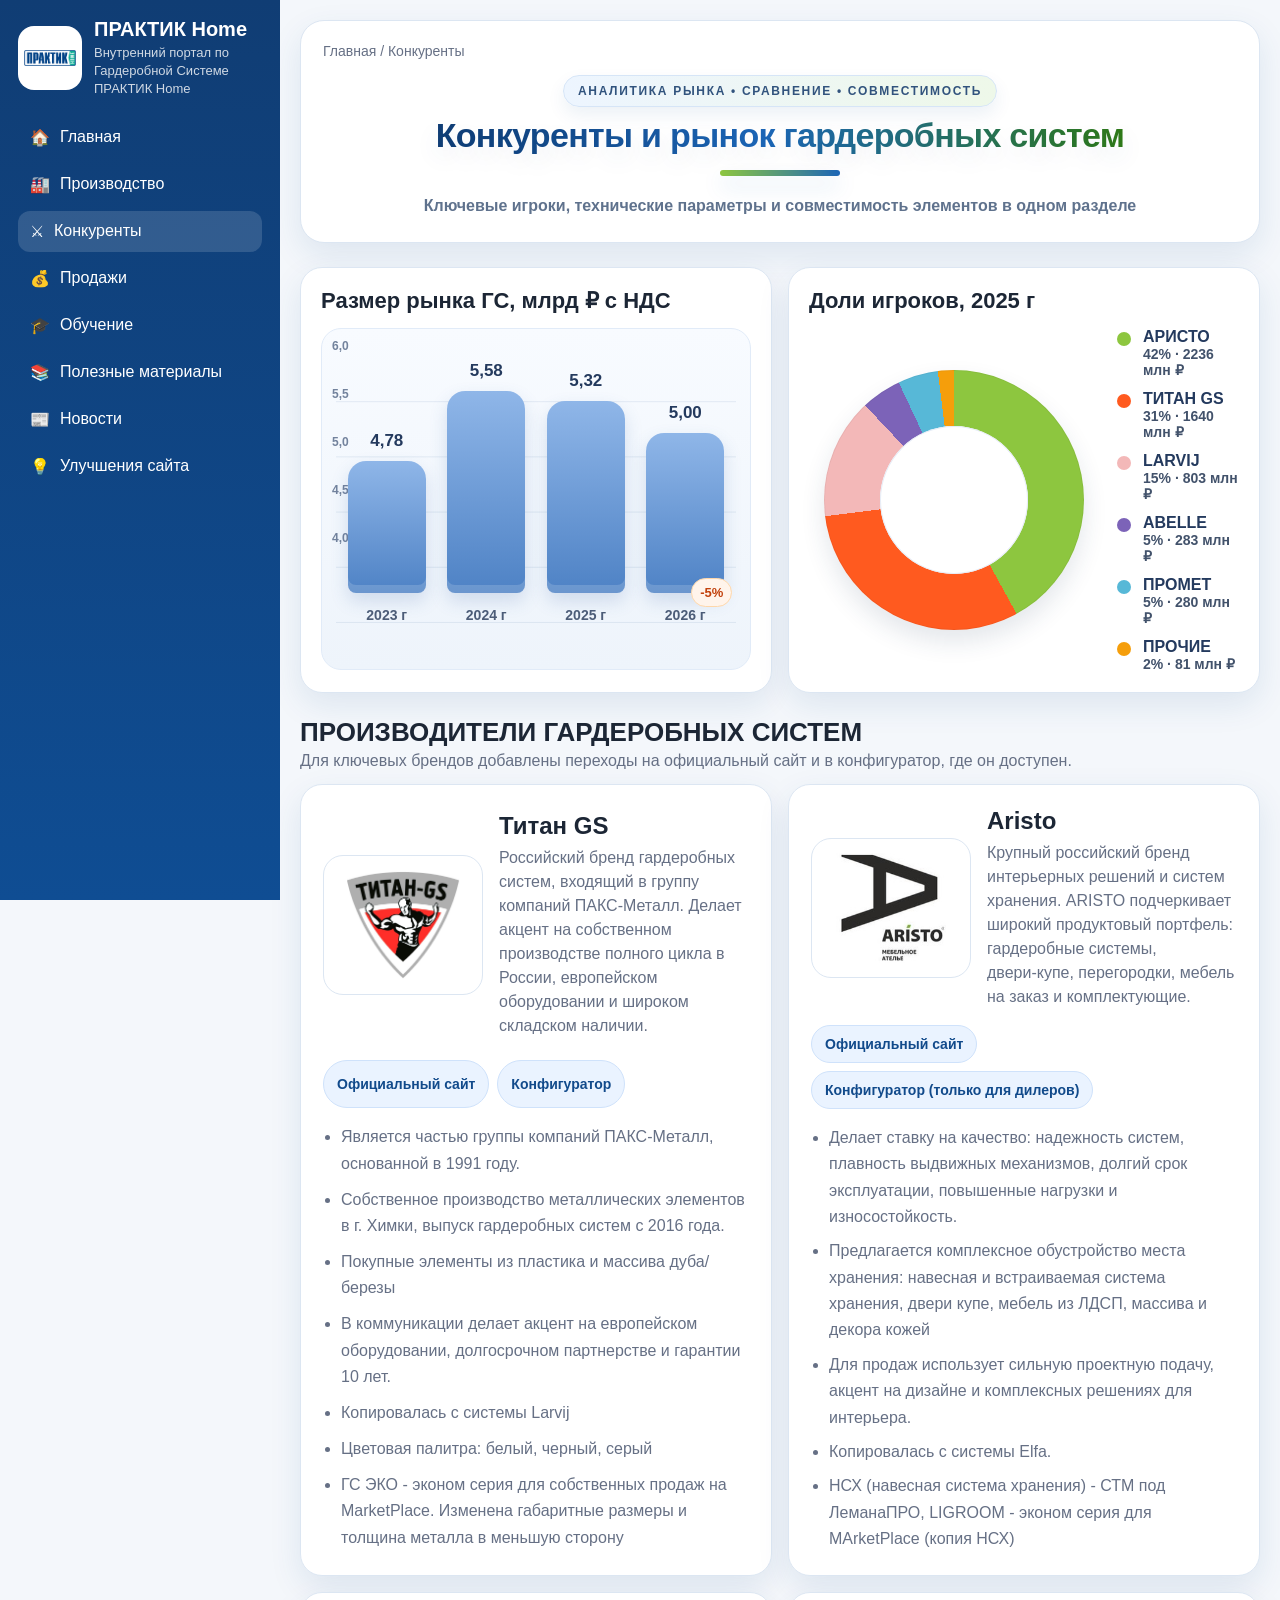
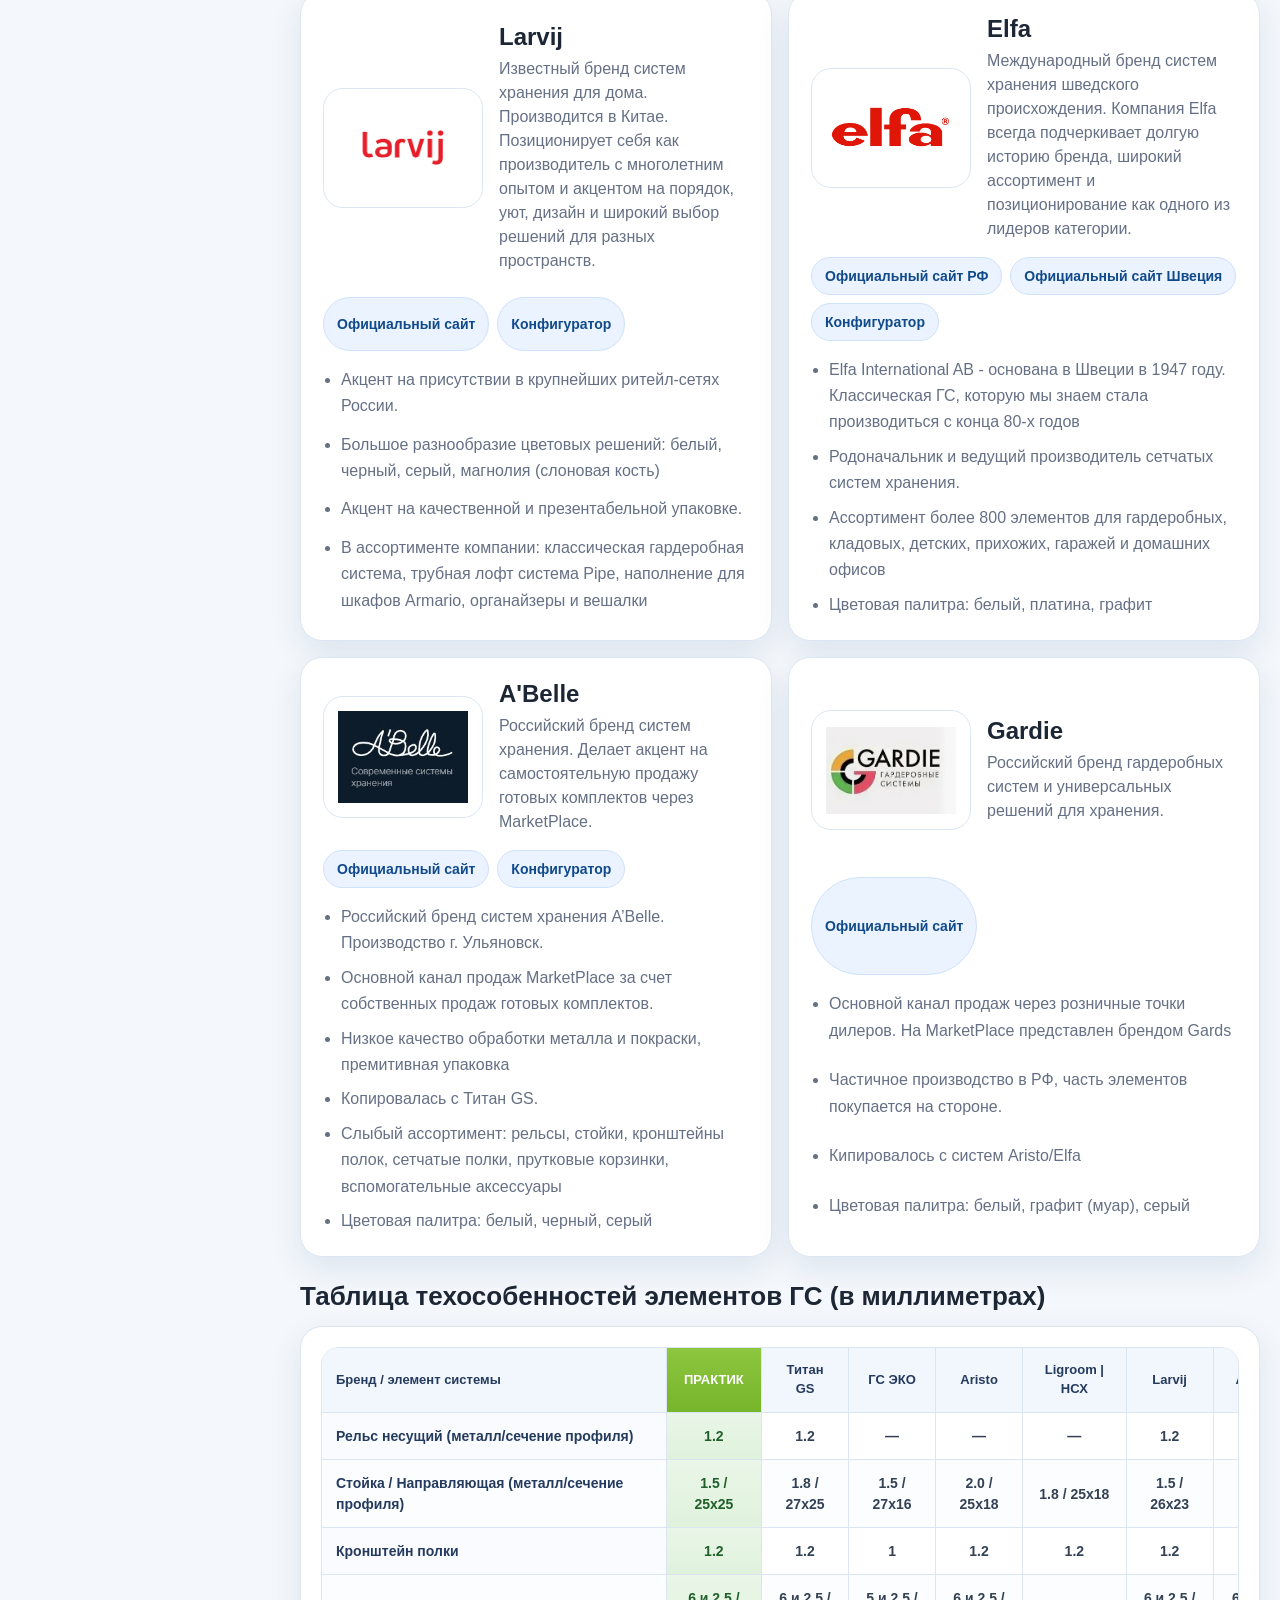
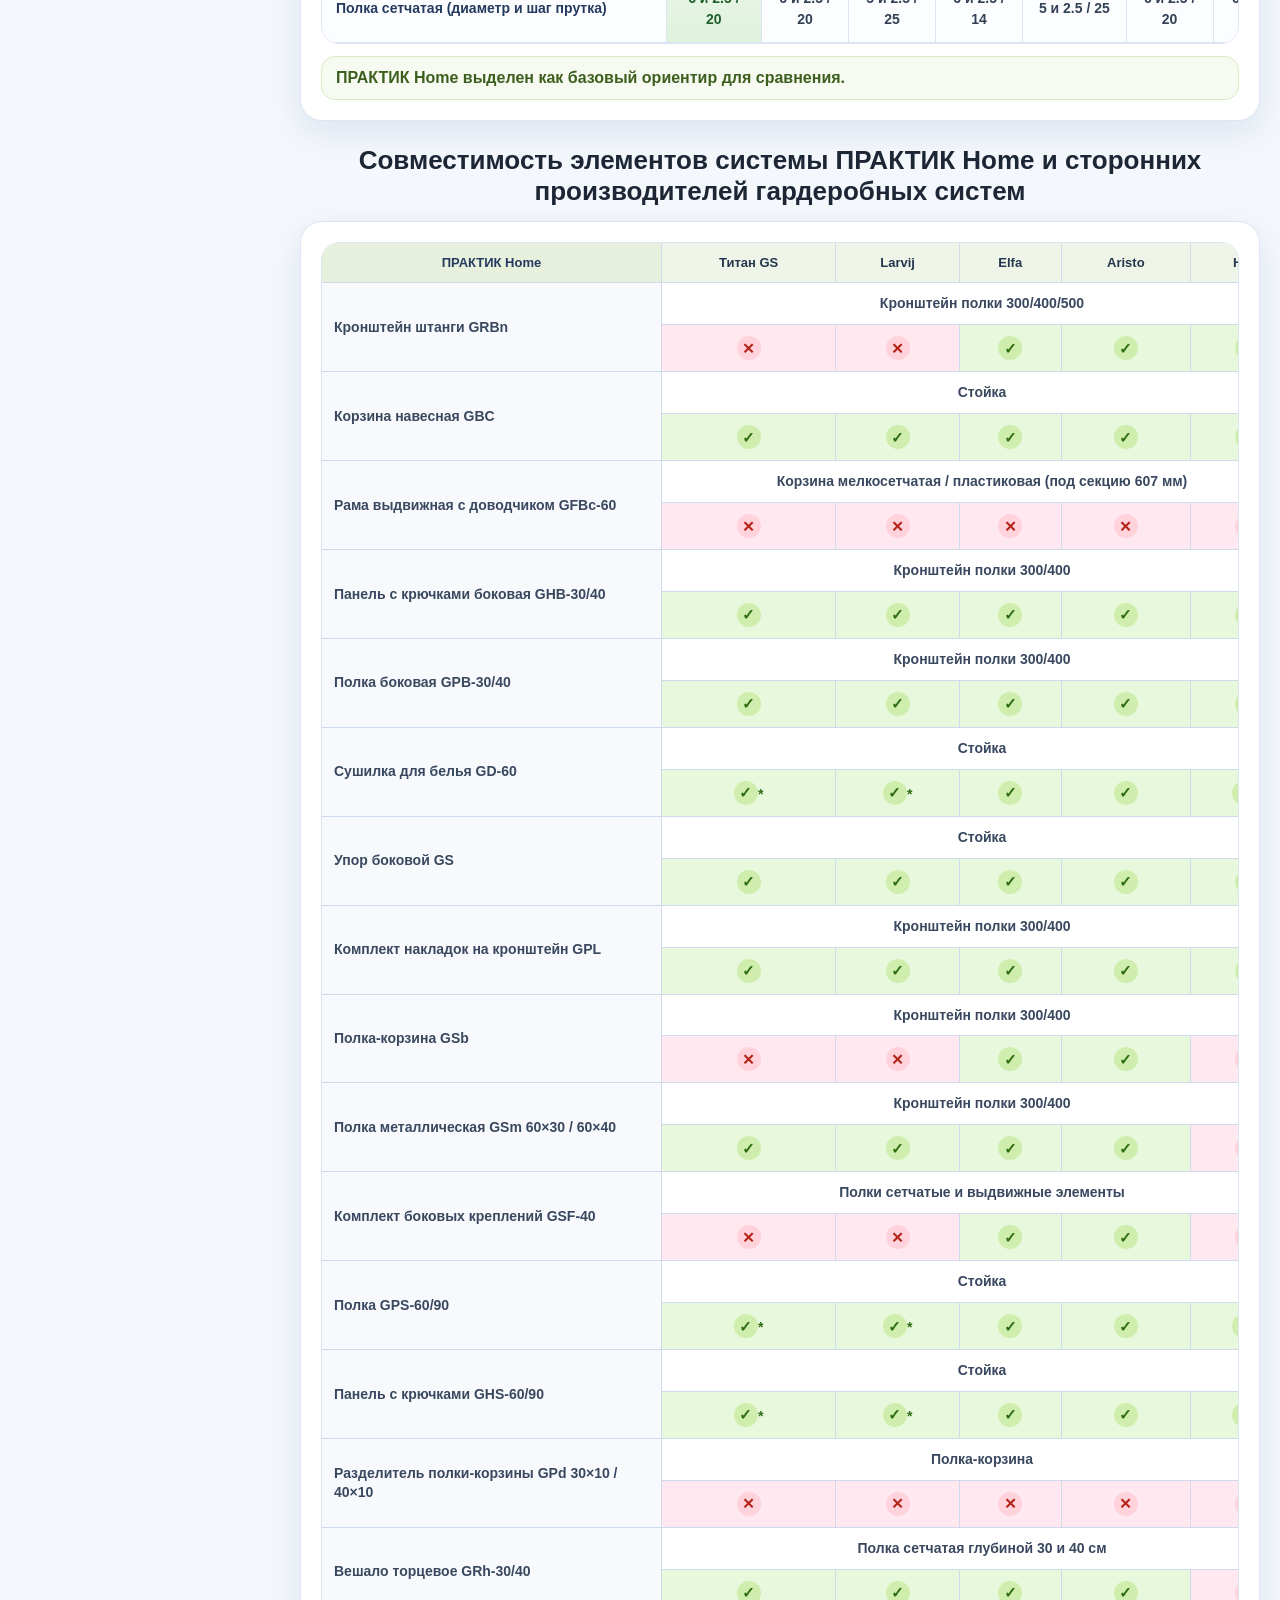
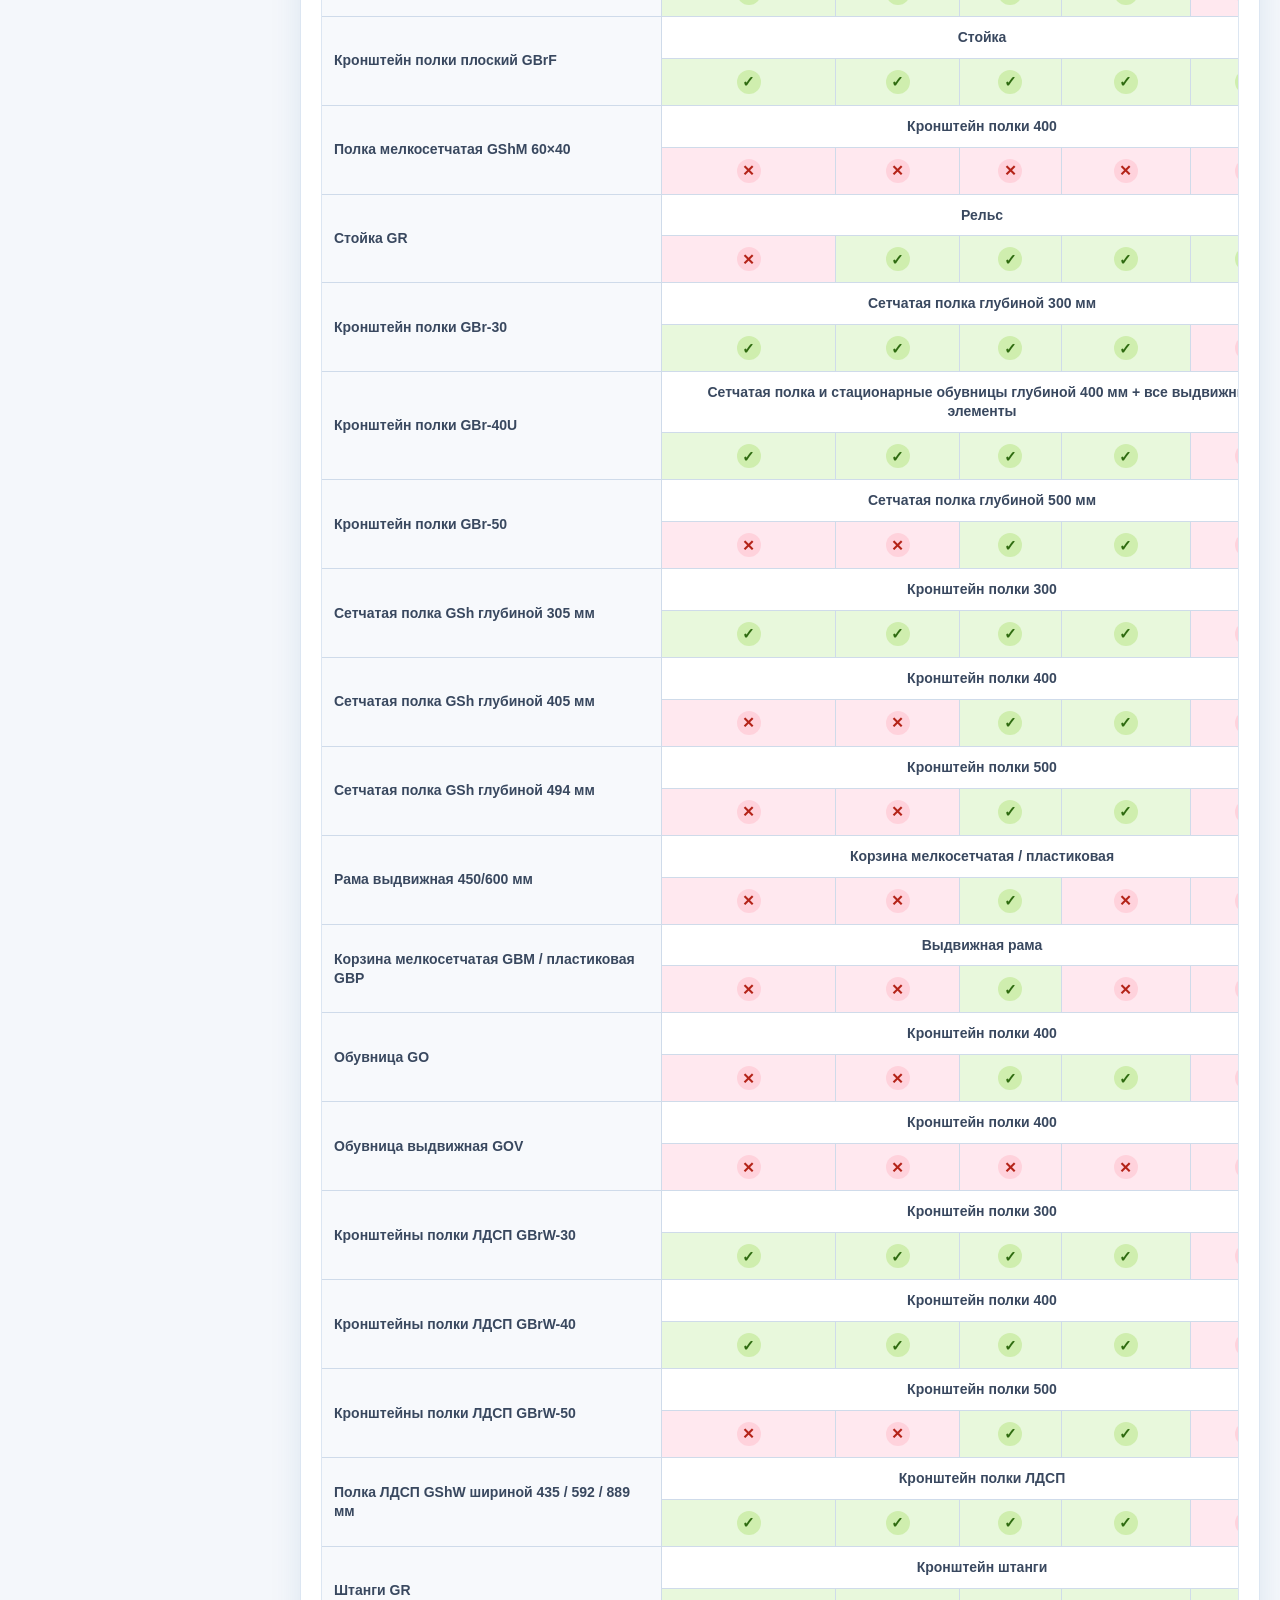
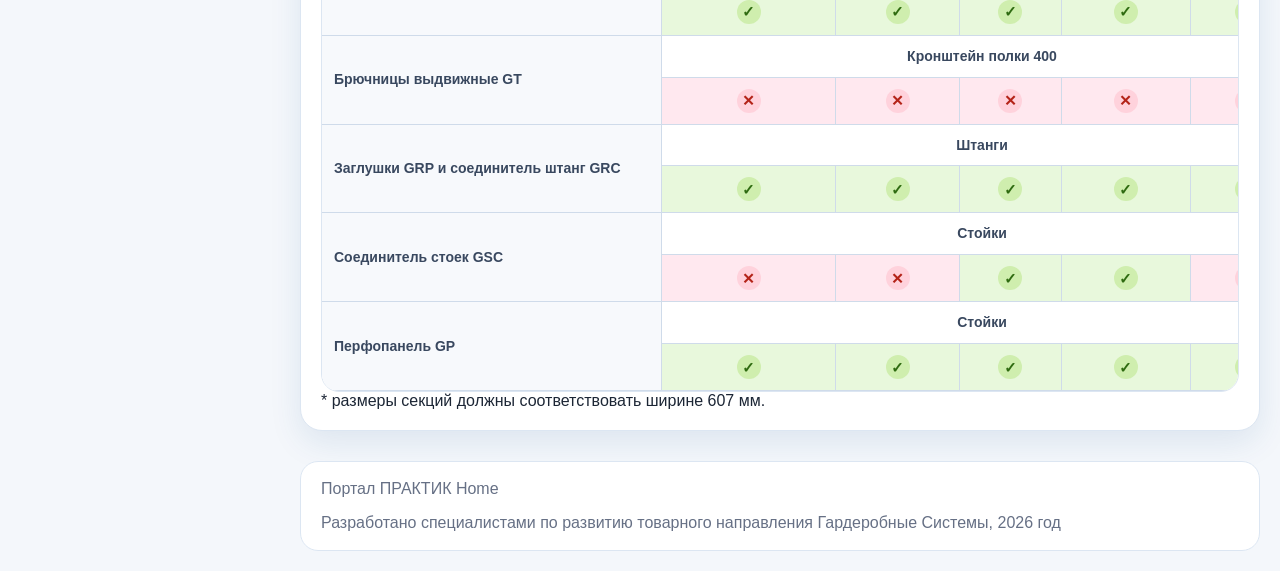
==== commit 69345af2: "Update competitors.html" ====
--- a/competitors.html
+++ b/competitors.html
@@ -367,9 +367,8 @@
 <section class='section'>
   <div class='section-head'>
     <div>
-      <h3>ТОЛЩИНЫ МЕТАЛЛА У КОНКУРЕНТОВ</h3>
-      <p>Сравнительная таблица по данным из загруженного файла Excel.</p>
-    </div>
+      <h3>Таблица техособенностей элементов ГС (в миллиметрах)</h3>
+         </div>
   </div>
   <div class='metal-table-card'>
     <div class='metal-table-wrap'>
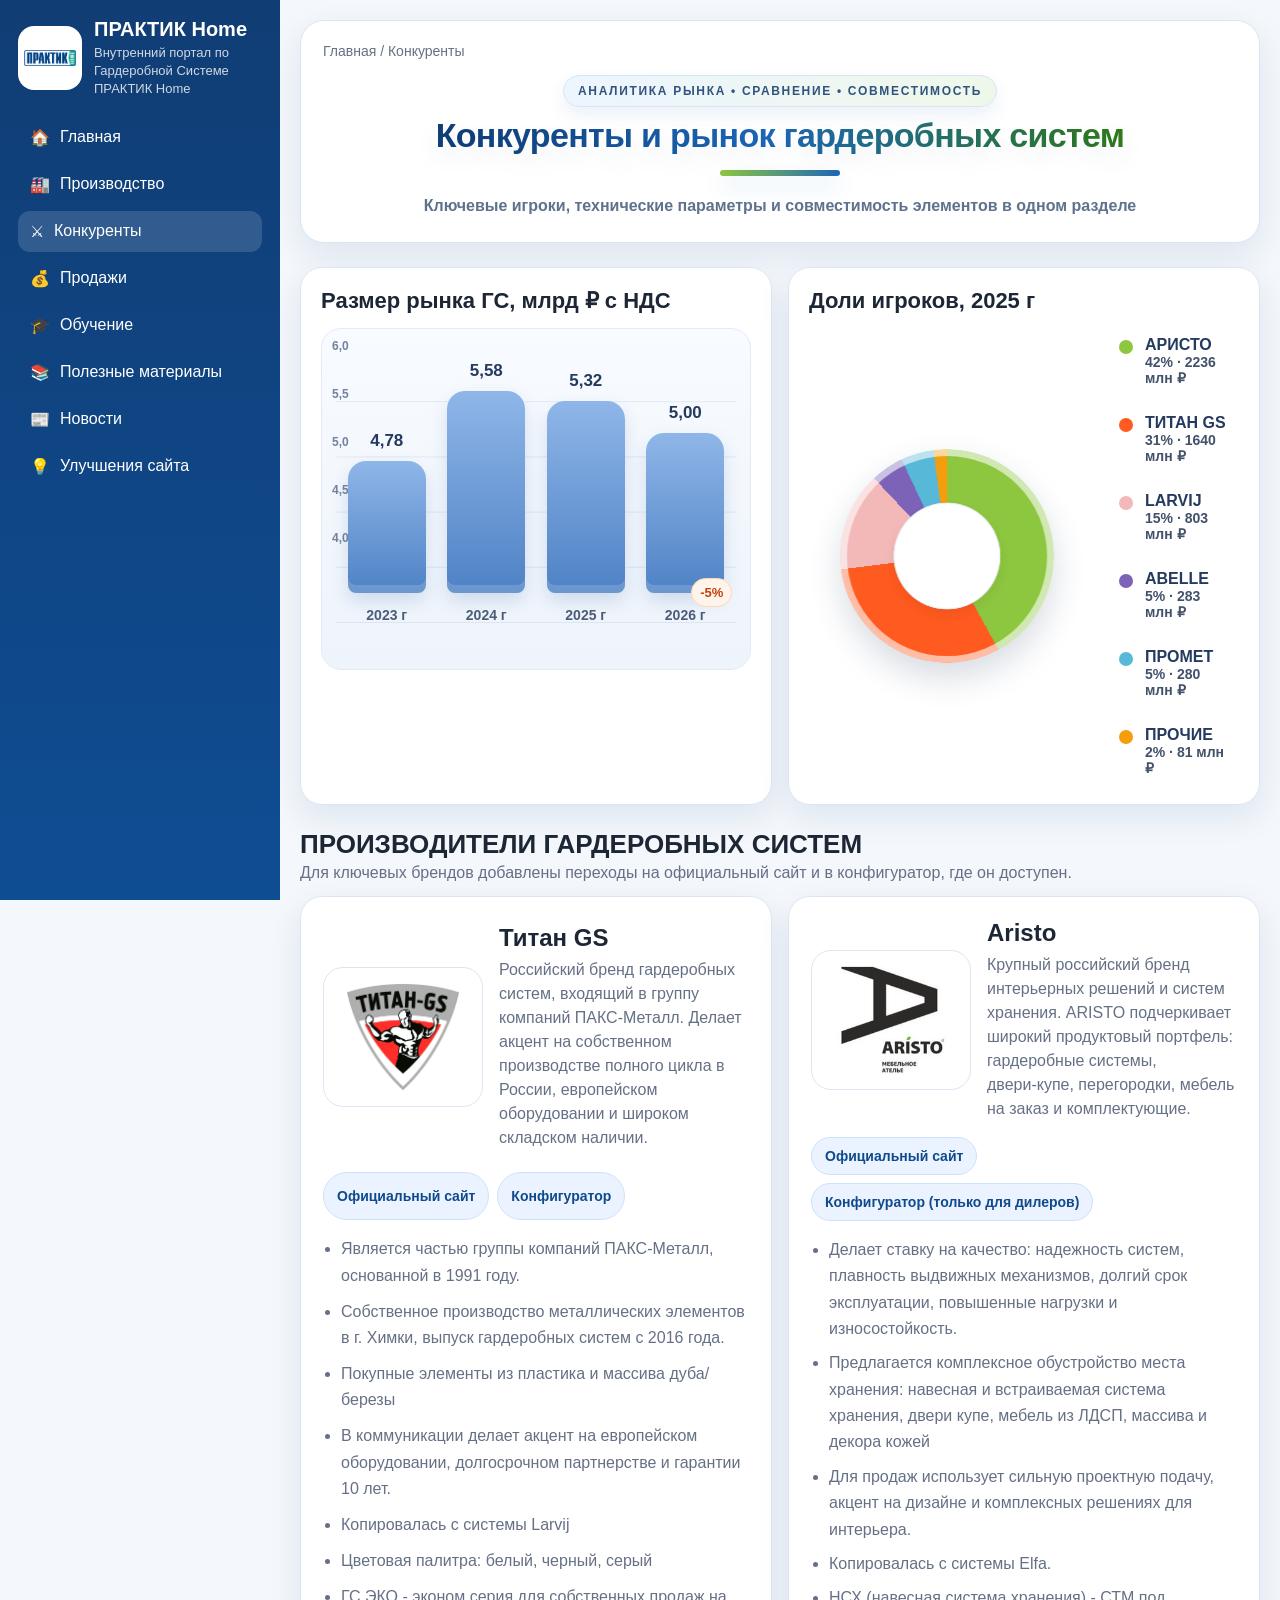
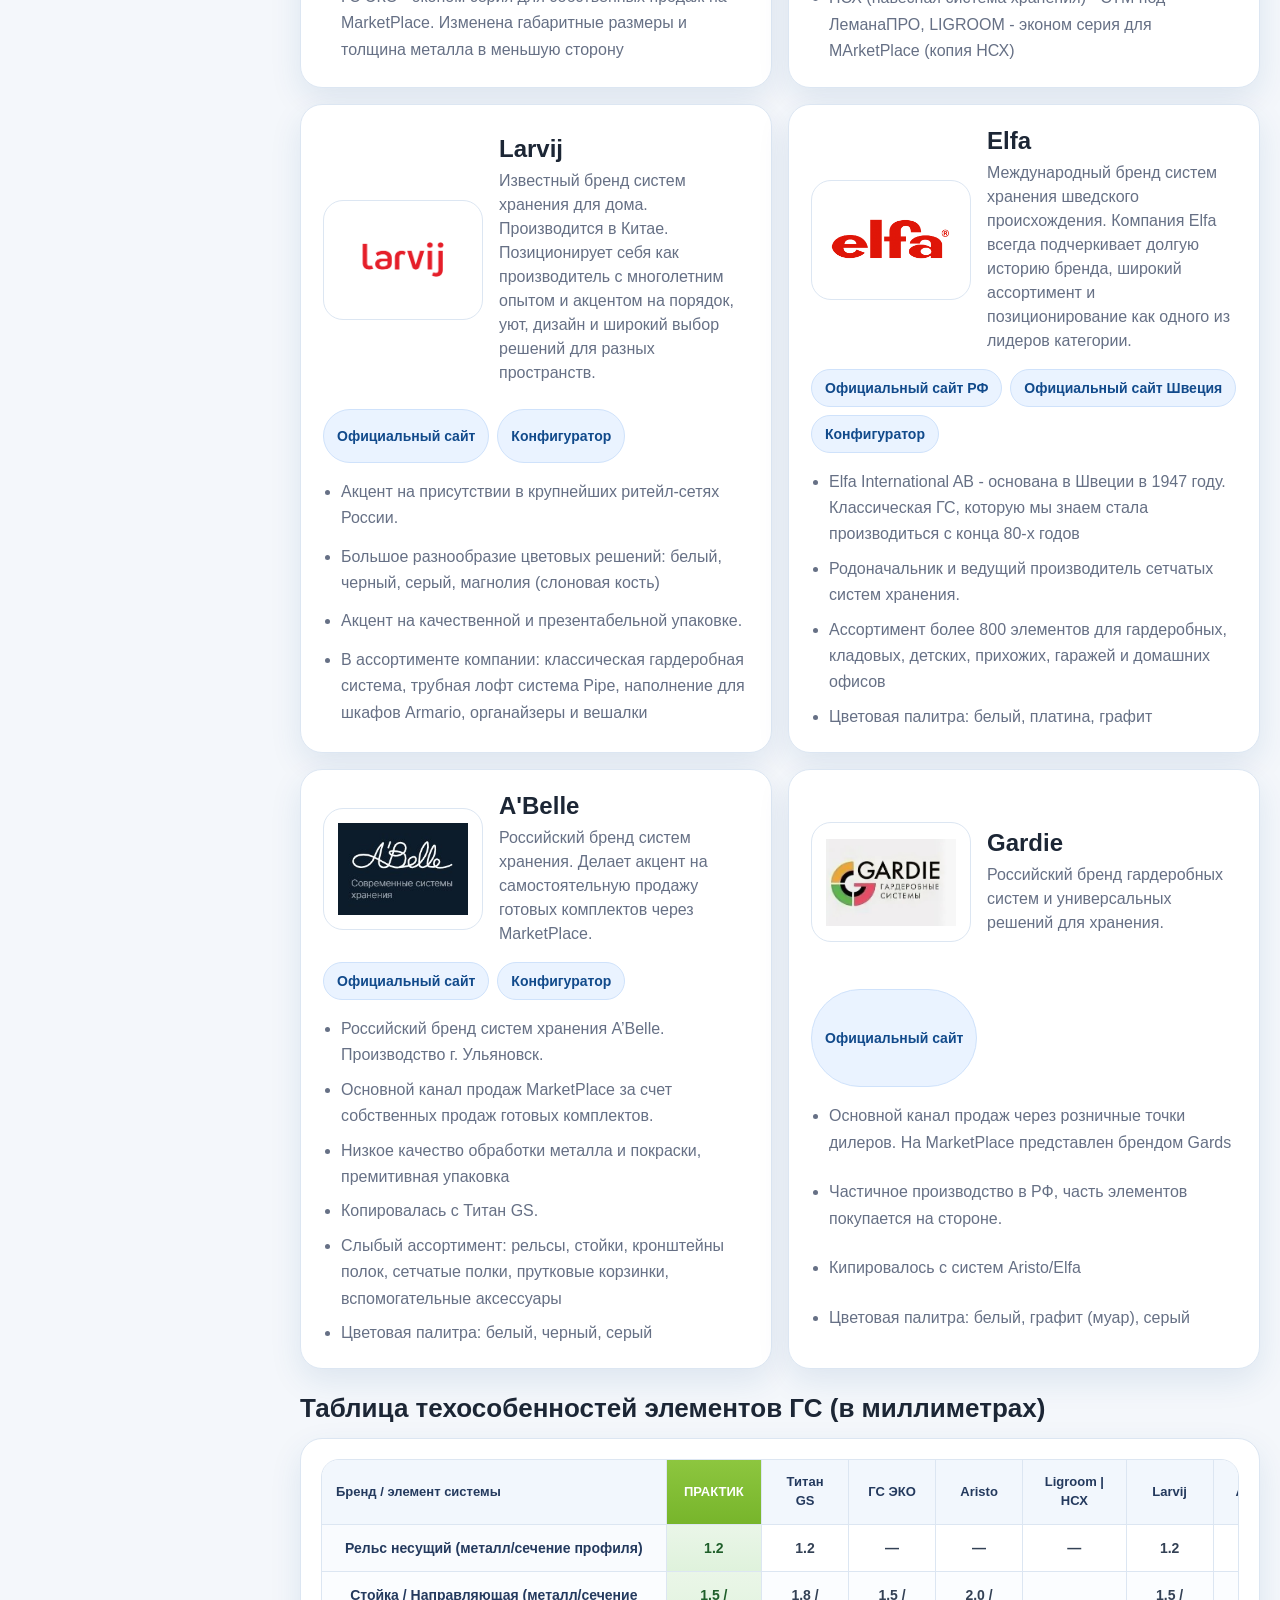
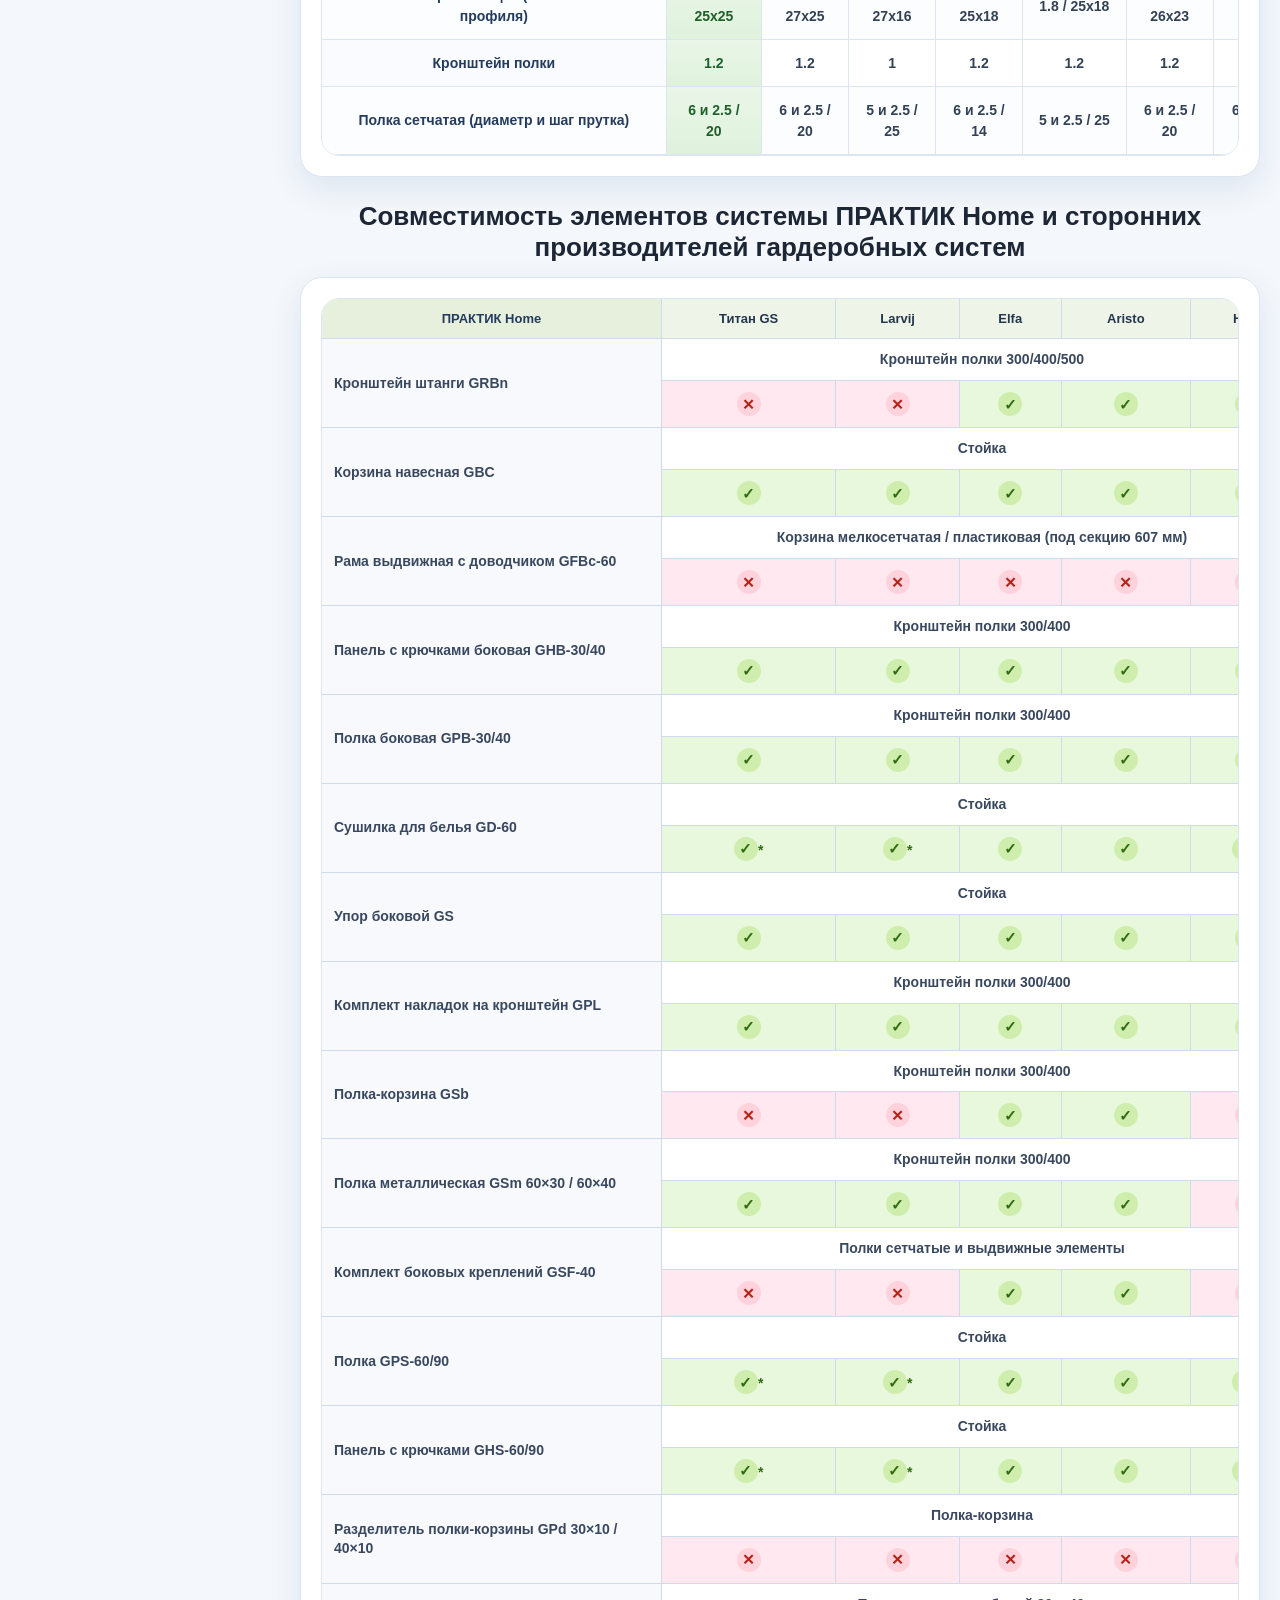
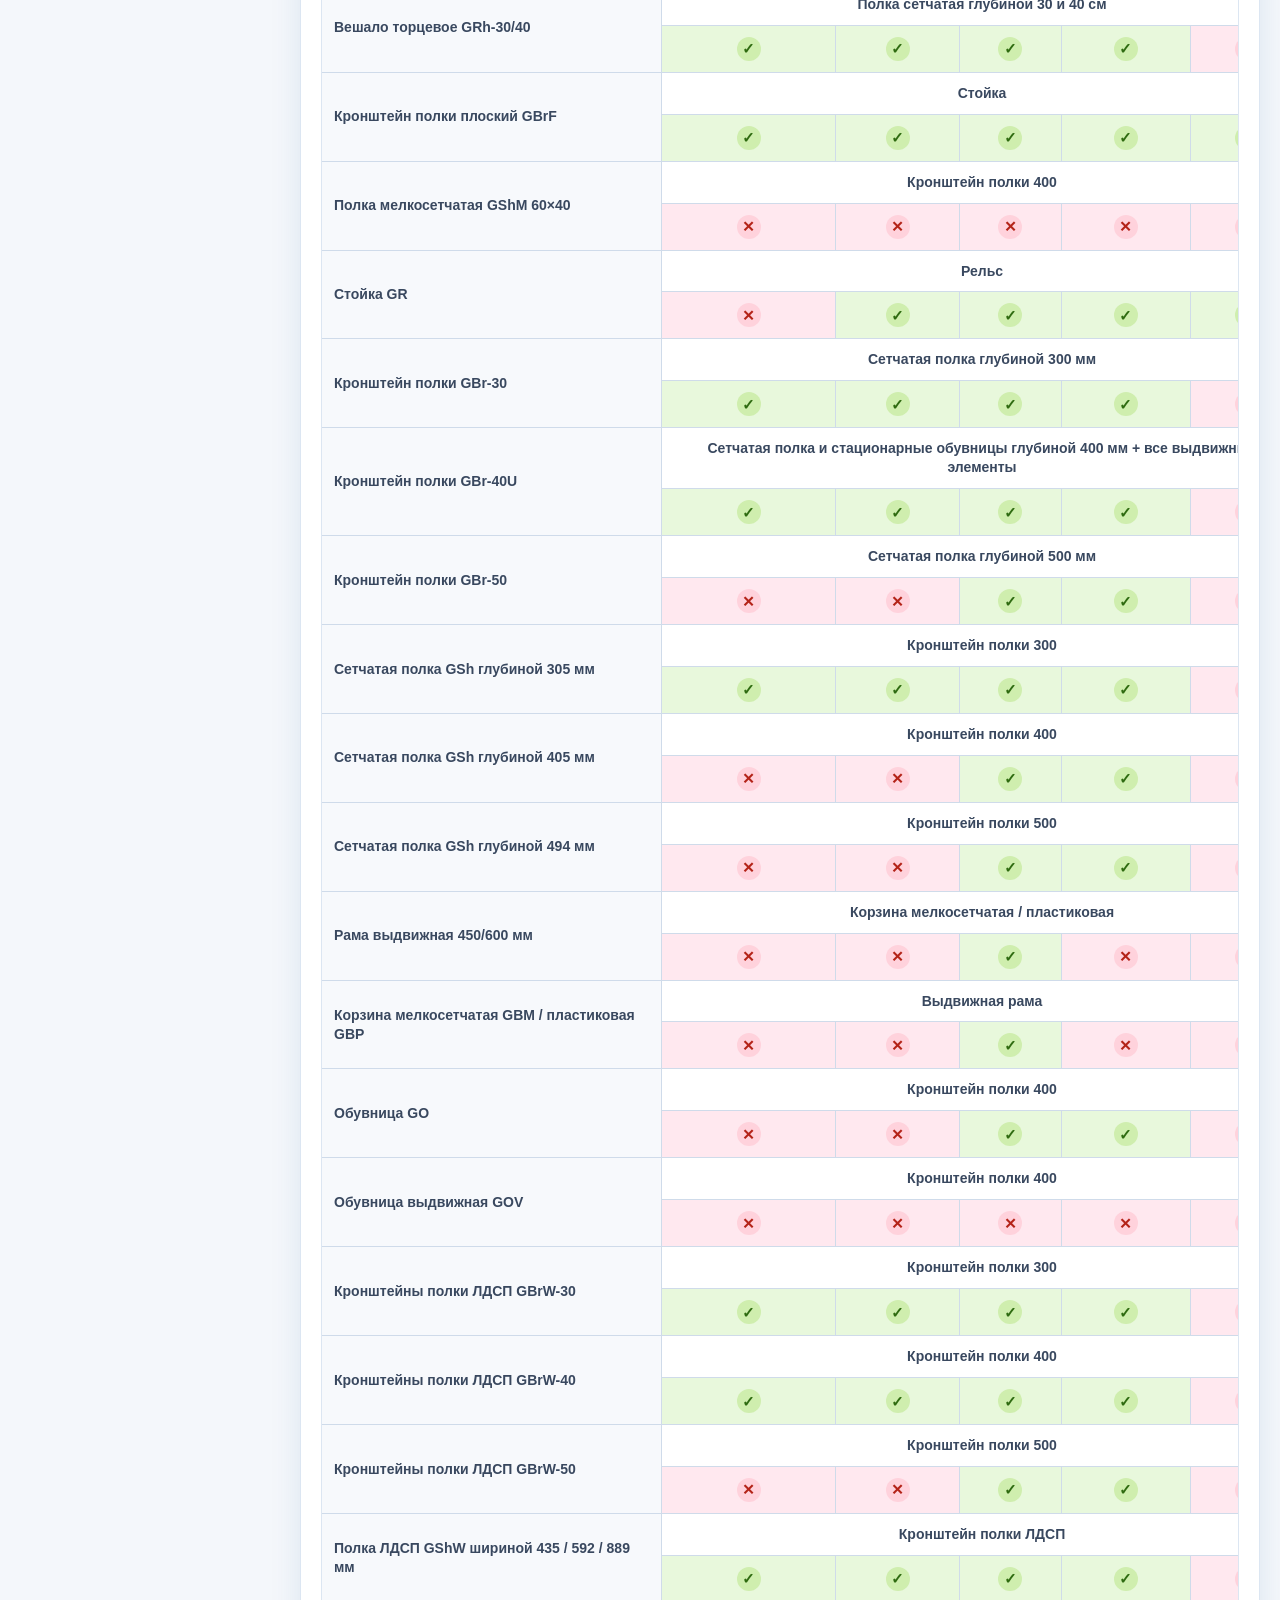
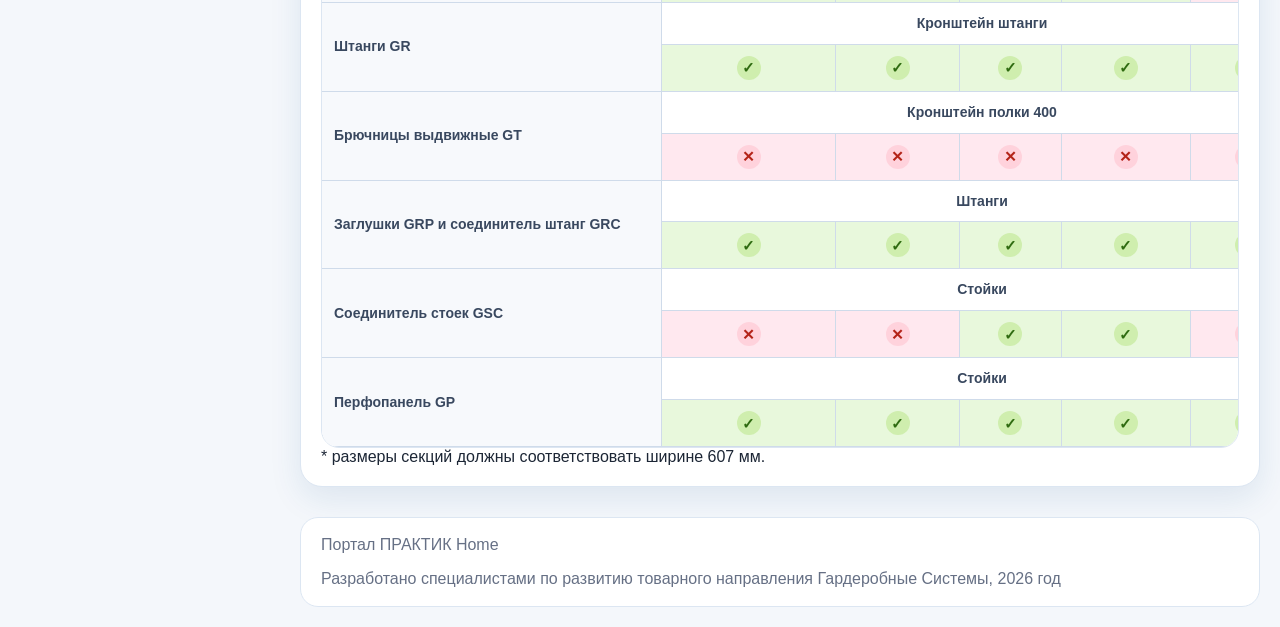
==== commit 08a45192: "Update competitors.html" ====
--- a/competitors.html
+++ b/competitors.html
@@ -97,13 +97,45 @@
 .bar-year{margin-top:4px;color:#4d5d78;font-size:14px;font-weight:800}
 .bar-note{font-size:13px;font-weight:900;color:#c2410c;background:#fff4eb;padding:6px 8px;border-radius:999px;border:1px solid #fed7aa;position:absolute;right:-8px;bottom:-14px}
 .axis-labels{position:absolute;left:10px;top:10px;display:grid;gap:34px;color:#73839d;font-size:12px;font-weight:700}
-.pie-layout{display:grid;grid-template-columns:290px 1fr;gap:18px;align-items:center}
-.pie-wrap{display:flex;align-items:center;justify-content:center;padding:8px}
-.pie-chart{width:260px;height:260px;border-radius:50%;background:
- conic-gradient(#8dc63f 0 42%, #ff5a1f 42% 73%, #f3b8b8 73% 88%, #7c63b8 88% 93%, #57b8d7 93% 98%, #f59e0b 98% 100%);
- box-shadow:inset 0 0 0 1px rgba(0,0,0,.05), 0 12px 24px rgba(36,58,94,.12);
- position:relative}
-.pie-chart::after{content:'';position:absolute;inset:56px;background:#fff;border-radius:50%;box-shadow:0 0 0 1px #e6edf7 inset}
+.pie-layout{display:grid;grid-template-columns:1fr 1fr;gap:24px;align-items:center;justify-items:center}
+.pie-wrap{display:flex;align-items:center;justify-content:center;width:100%;padding:8px}
+.pie-chart{
+  --p1: 42%;
+  --p2: 73%;
+  --p3: 88%;
+  --p4: 93%;
+  --p5: 98%;
+  width:260px;
+  height:260px;
+  border-radius:50%;
+  position:relative;
+  background:
+    conic-gradient(
+      #8dc63f 0 var(--p1),
+      #ff5a1f var(--p1) var(--p2),
+      #f3b8b8 var(--p2) var(--p3),
+      #7c63b8 var(--p3) var(--p4),
+      #57b8d7 var(--p4) var(--p5),
+      #f59e0b var(--p5) 100%
+    );
+  box-shadow:
+    inset 0 0 0 8px rgba(255,255,255,.6),
+    0 18px 40px rgba(36,58,94,.18);
+  transform:scale(.82);
+  opacity:0;
+  animation:pieGrow 1.2s ease-out forwards;
+  transition:transform .25s ease, box-shadow .25s ease, filter .25s ease;
+}
+.pie-chart::after{
+  content:'';
+  position:absolute;
+  inset:65px;
+  background:#ffffff;
+  border-radius:50%;
+  box-shadow:
+    inset 0 0 0 1px #e6edf7,
+    0 6px 14px rgba(0,0,0,.06);
+}
 .pie-center{position:absolute;inset:0;display:flex;align-items:center;justify-content:center;flex-direction:column;z-index:1;text-align:center}
 .pie-center strong{font-size:34px;line-height:1;color:#243a5e}
 .pie-center span{font-size:13px;color:#607089;font-weight:800;letter-spacing:.06em}
@@ -112,6 +144,35 @@
 .share-dot{width:14px;height:14px;border-radius:50%;margin-top:4px}
 .share-name{font-weight:900;color:#243a5e}
 .share-val{font-size:14px;color:#42526b;font-weight:700}
+.pie-chart:hover{
+  transform:scale(.86);
+  box-shadow:
+    inset 0 0 0 8px rgba(255,255,255,.65),
+    0 24px 48px rgba(36,58,94,.22);
+  filter:saturate(1.08);
+}
+.share-row{
+  padding:8px 10px;
+  border-radius:12px;
+  transition:transform .2s ease, background .2s ease, box-shadow .2s ease;
+}
+.share-row:hover{
+  background:#f6faff;
+  transform:translateX(4px);
+  box-shadow:0 8px 18px rgba(17,74,139,.08);
+}
+.share-row:hover .share-dot{
+  transform:scale(1.2);
+}
+.share-dot{
+  transition:transform .2s ease, box-shadow .2s ease;
+  box-shadow:0 0 0 4px rgba(255,255,255,.7);
+}
+@keyframes pieGrow{
+  0%{transform:scale(.72) rotate(-120deg);opacity:0}
+  60%{transform:scale(.88) rotate(8deg);opacity:1}
+  100%{transform:scale(.82) rotate(0deg);opacity:1}
+}
 .market-note{margin-top:14px;padding:12px 14px;border-radius:16px;background:#f6f9fd;color:#41526d;border:1px solid #e2eaf5;line-height:1.55}
 .market-note strong{color:var(--brand)}
 .competitor-grid{display:grid;grid-template-columns:repeat(2,minmax(0,1fr));gap:16px}
@@ -134,7 +195,7 @@
 .metal-table thead th{background:#f2f7fd;color:#243a5e;font-size:13px;font-weight:900;text-align:center;position:sticky;top:0;z-index:1}
 .metal-table thead th:first-child{text-align:left}
 .metal-table tbody tr:nth-child(even) td{background:#fbfdff}
-.metal-table .row-label{font-weight:800;color:#243a5e;text-align:left;min-width:280px;background:#f9fbfe}
+.metal-table .row-label{font-weight:900;color:#243a5e;text-align:center;min-width:280px;background:#f9fbfe}
 .metal-table td{text-align:center;color:#334155;font-weight:700}
 .metal-table .leader-col{background:linear-gradient(180deg,#eaf6e8 0%, #dff2dc 100%) !important;color:#1f5f2a;font-weight:900}
 .metal-table thead .leader-col{background:linear-gradient(180deg,#8dc63f 0%, #77b52b 100%) !important;color:#fff}
@@ -143,7 +204,7 @@
 
 
 @media (max-width:1180px){.market-grid,.competitor-grid{grid-template-columns:1fr}.pie-layout{grid-template-columns:1fr}.layout{grid-template-columns:1fr}.sidebar{display:none}.content{padding:12px}.mobile-topbar{display:block}.page-header h2{font-size:28px}}
-@media (max-width:760px){.growth-chart{gap:10px;height:250px;padding-left:28px}.bar{width:58px}.bar-year{font-size:12px}.axis-labels{left:2px;font-size:11px;gap:29px}.pie-chart{width:230px;height:230px}.pie-chart::after{inset:48px}.pie-center strong{font-size:28px}.share-row{grid-template-columns:auto 1fr}.competitor-head{grid-template-columns:1fr}.competitor-logo{min-height:126px;padding:16px}.competitor-logo img{max-height:92px}.logo-ellipse{max-height:100px !important}.wordmark-plain{min-height:90px;font-size:28px}}
+@media (max-width:760px){.growth-chart{gap:10px;height:250px;padding-left:28px}.bar{width:58px}.bar-year{font-size:12px}.axis-labels{left:2px;font-size:11px;gap:29px}.pie-layout{grid-template-columns:1fr}.pie-chart{width:220px;height:220px}.pie-chart::after{inset:55px}.pie-center strong{font-size:28px}.share-row{grid-template-columns:auto 1fr}.competitor-head{grid-template-columns:1fr}.competitor-logo{min-height:126px;padding:16px}.competitor-logo img{max-height:92px}.logo-ellipse{max-height:100px !important}.wordmark-plain{min-height:90px;font-size:28px}}
 
 .compat-table-card{background:#fff;border:1px solid var(--line);border-radius:22px;box-shadow:var(--shadow);padding:20px}
 .compat-table-wrap{overflow:auto;border-radius:18px;border:1px solid #dce6f2;background:#fff}
@@ -383,7 +444,6 @@
         </tbody>
       </table>
     </div>
-    <div class='metal-table-note'>ПРАКТИК Home выделен как базовый ориентир для сравнения.</div>
   </div>
 </section>
 
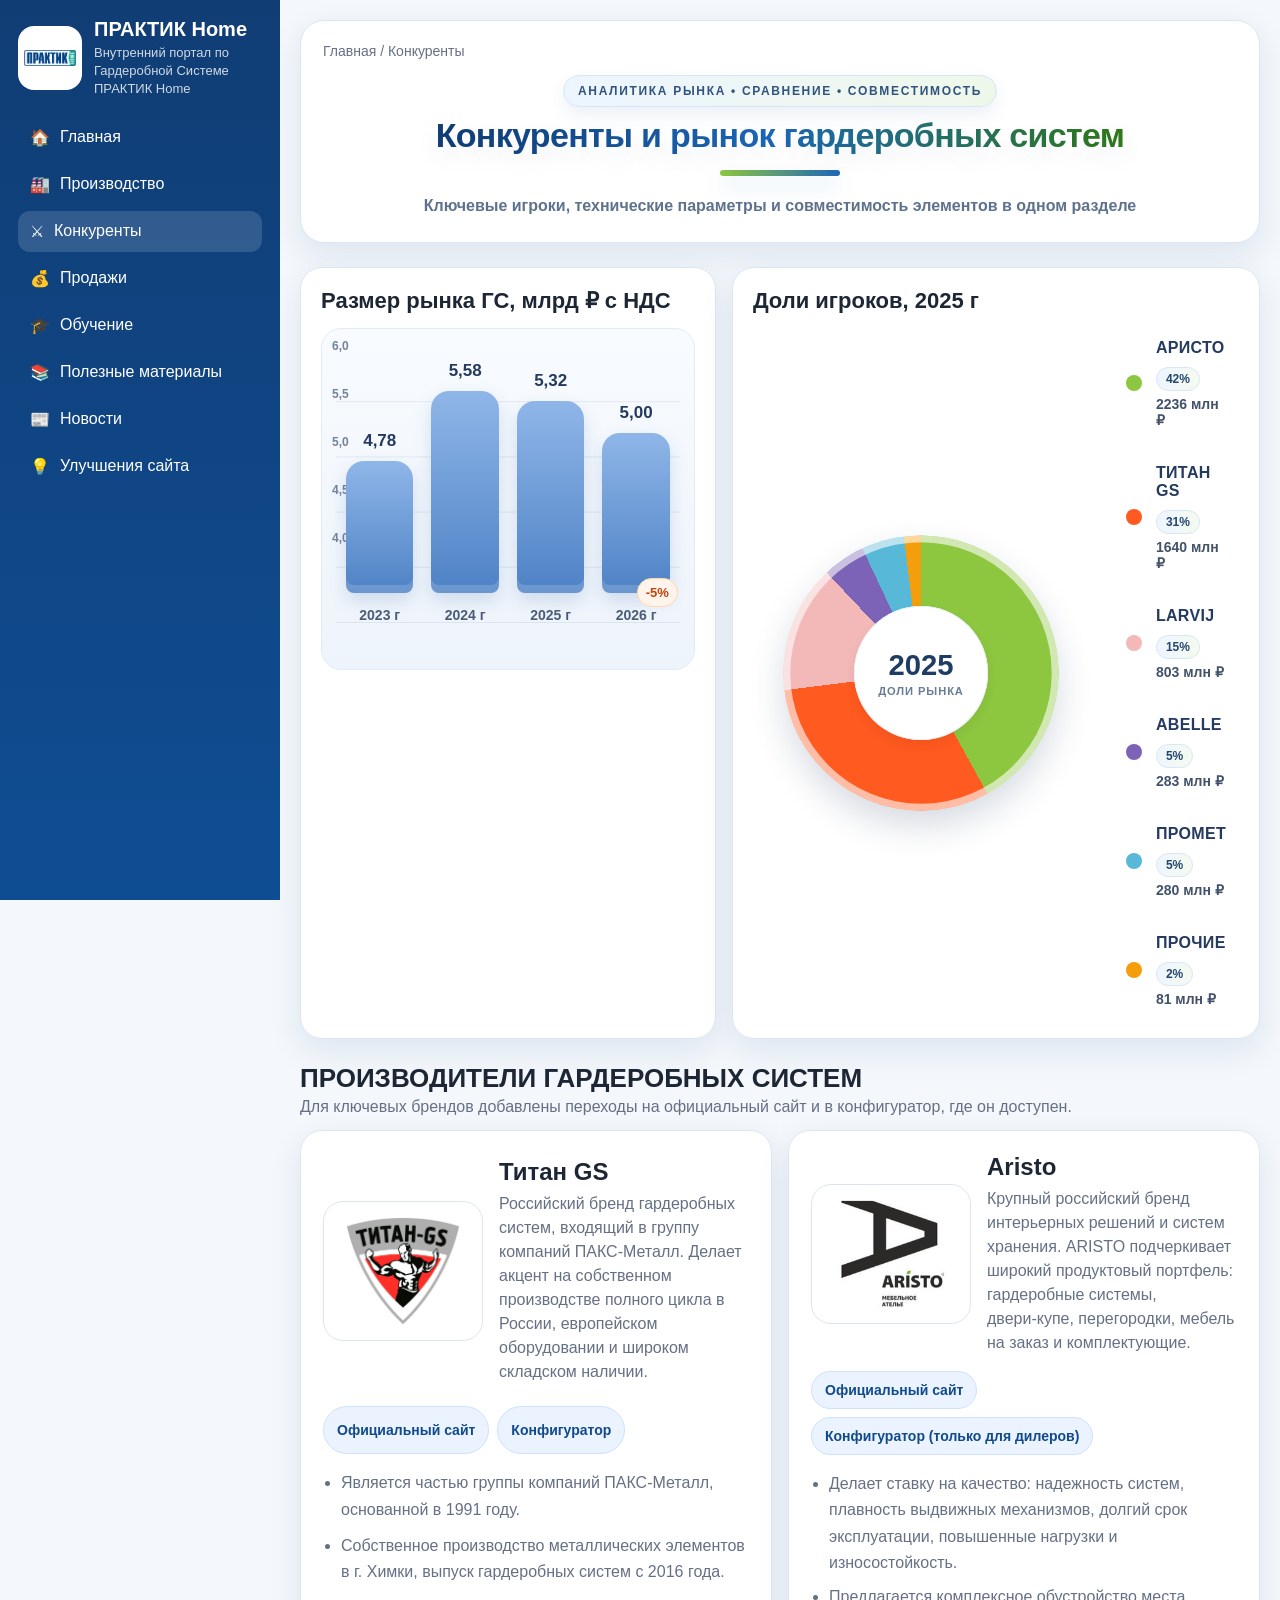
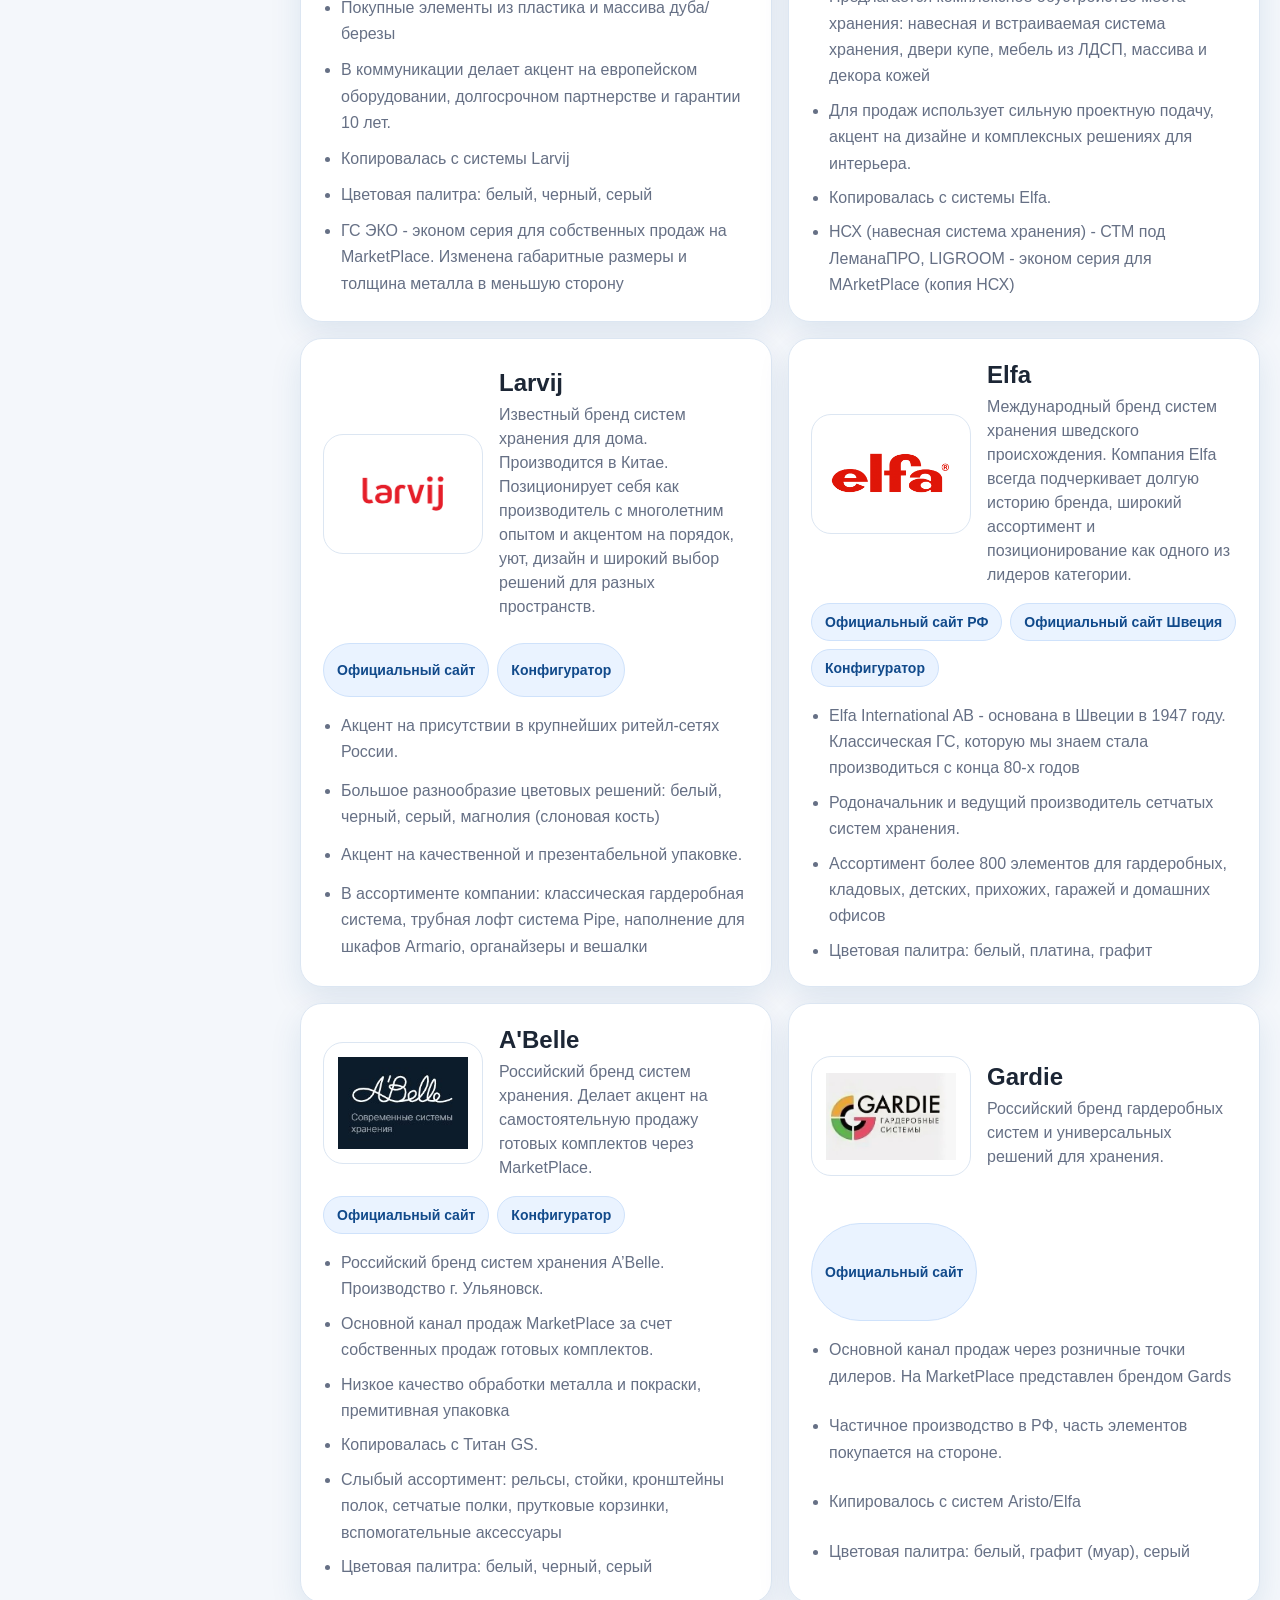
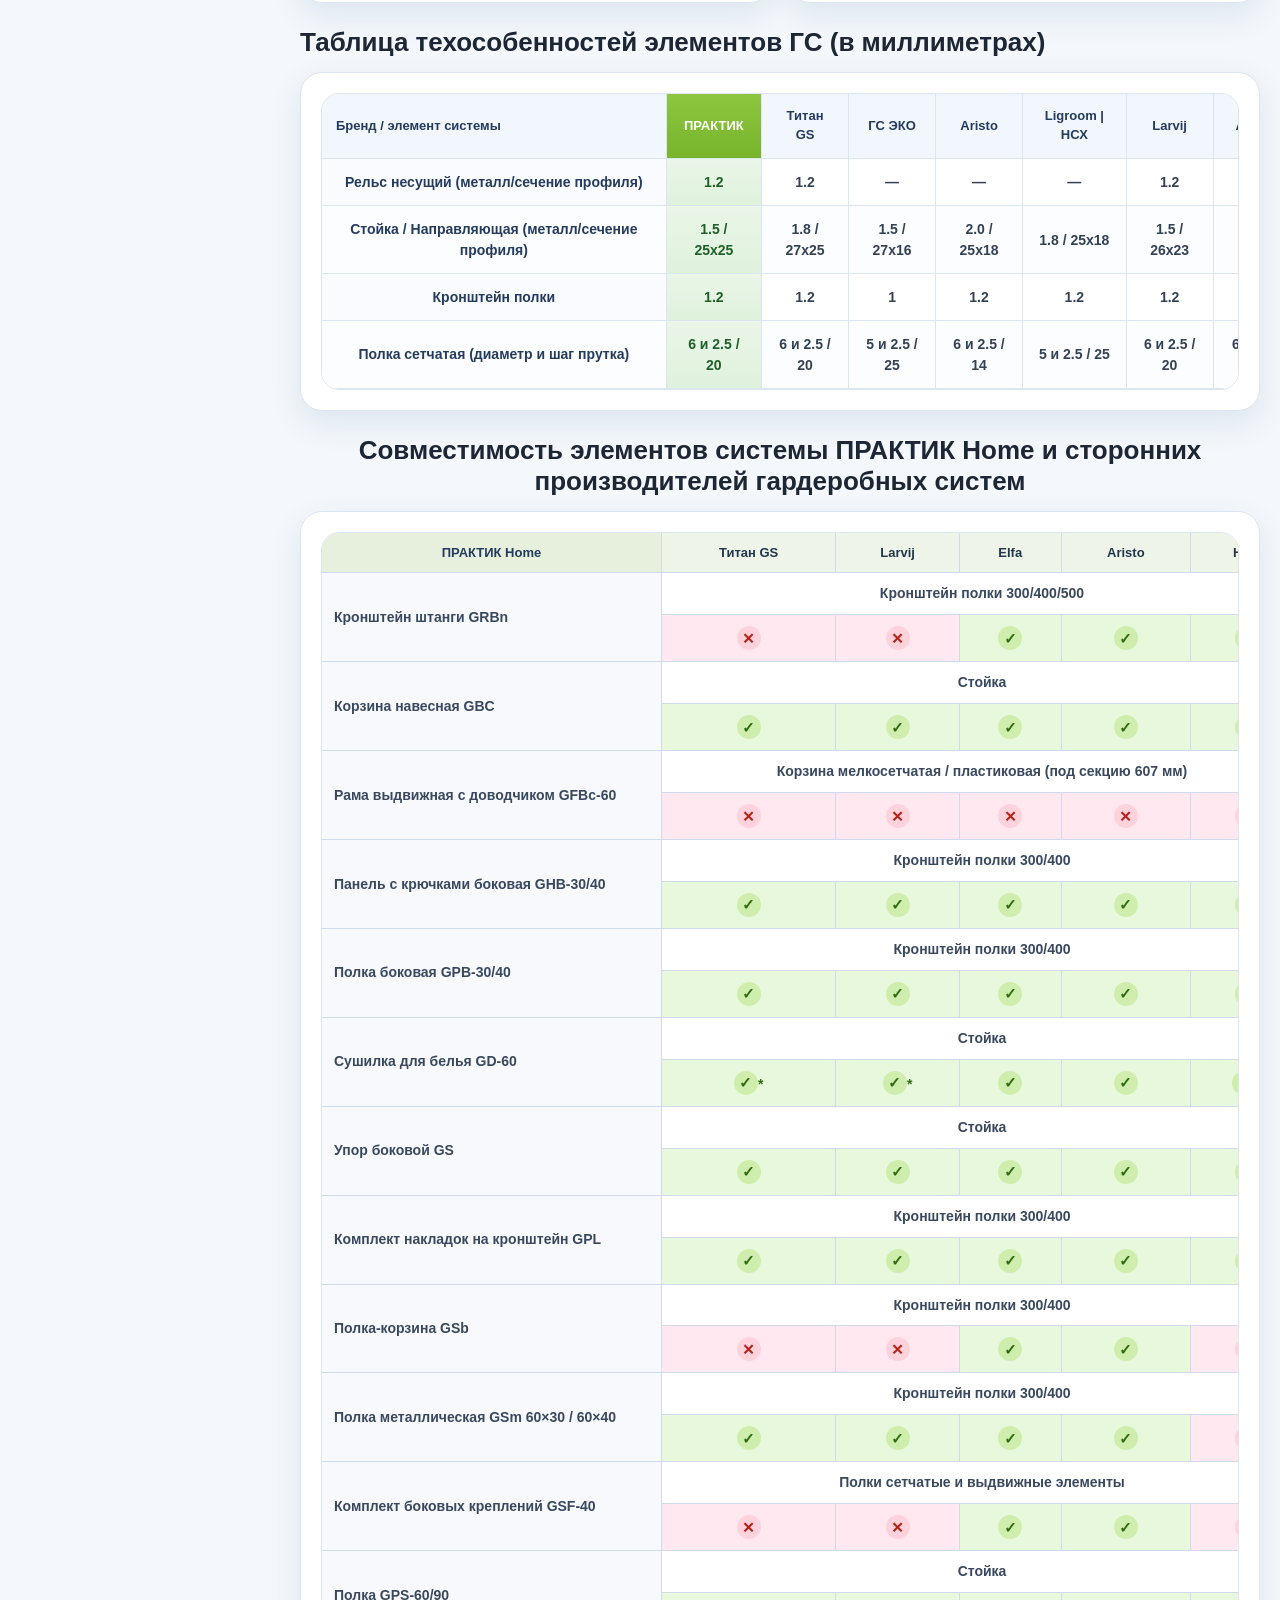
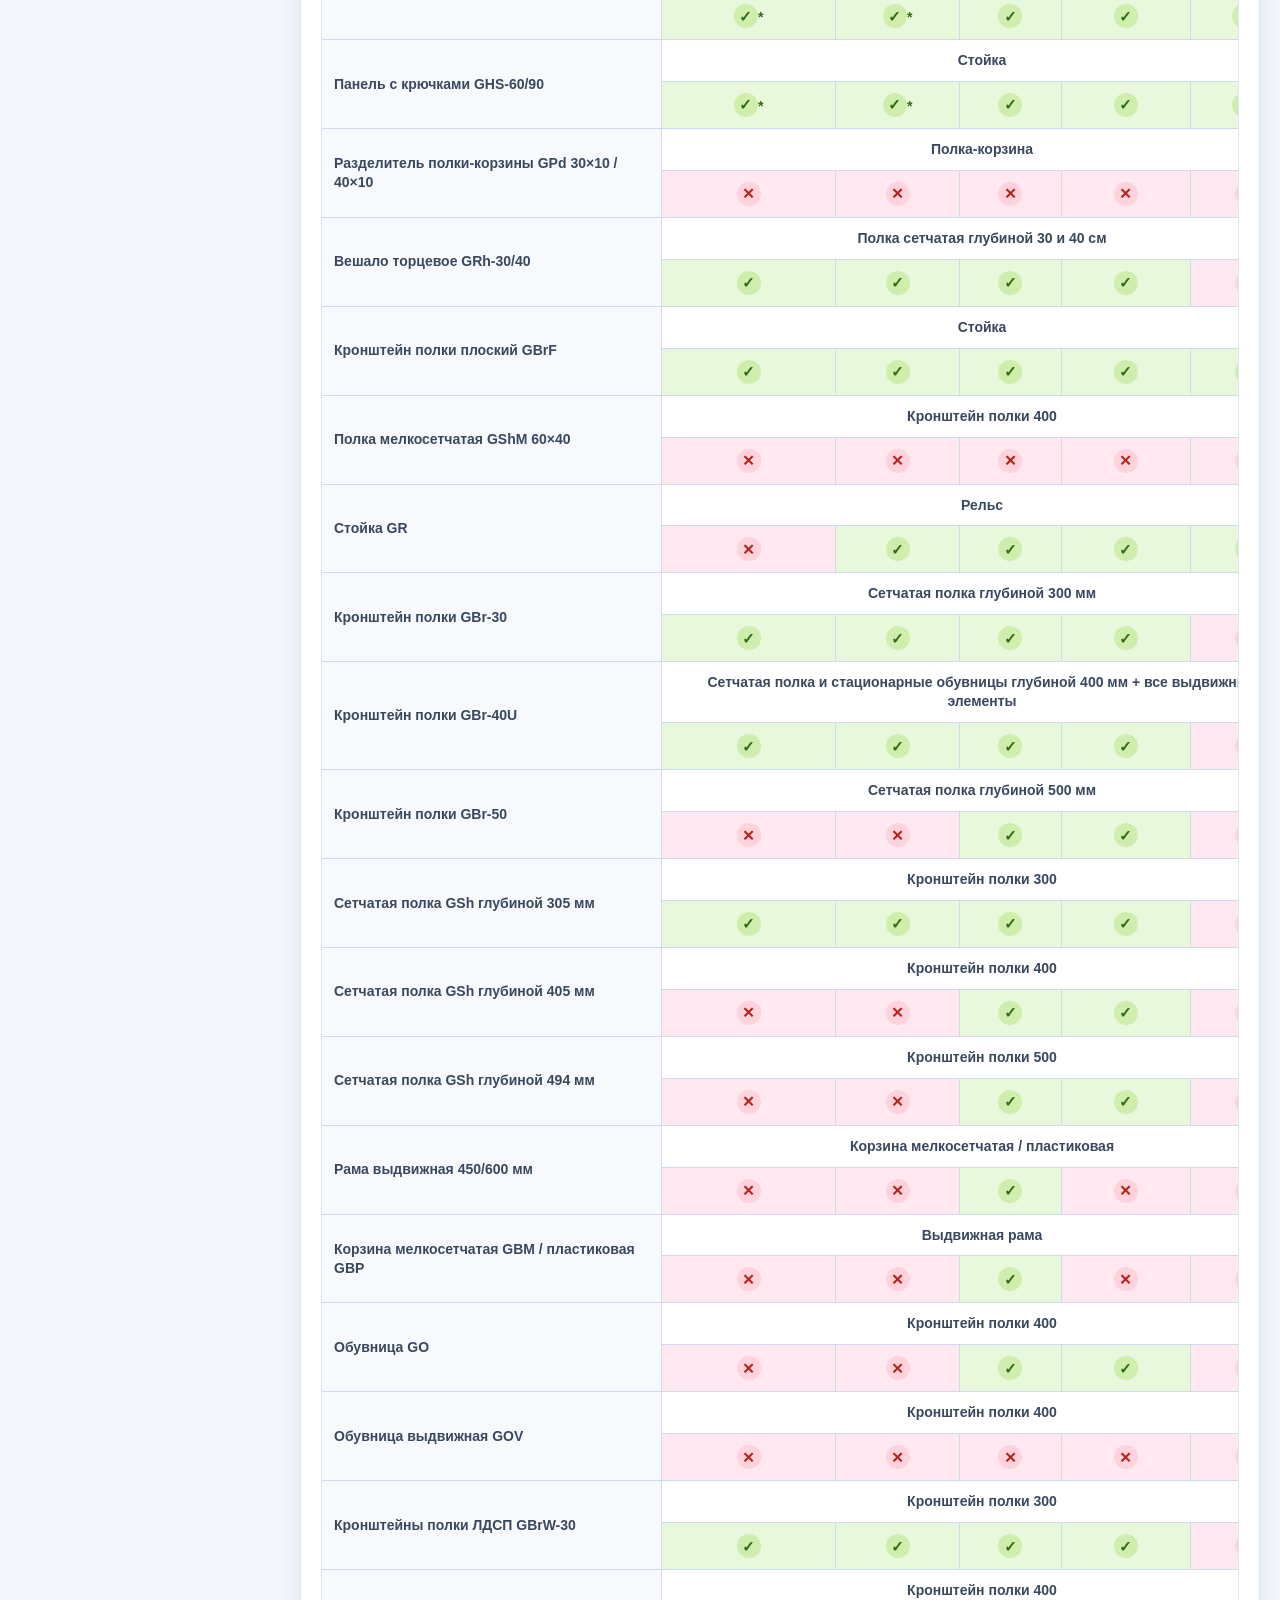
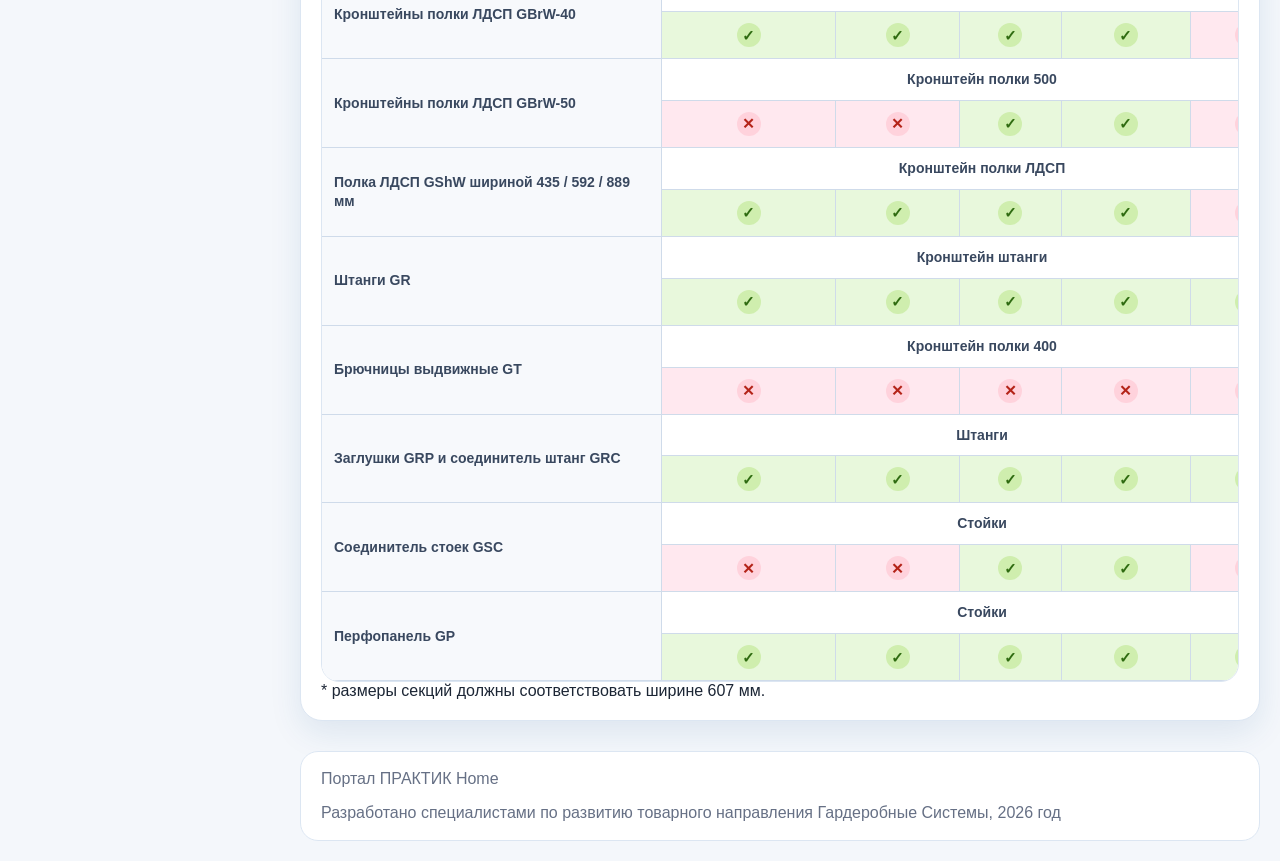
==== commit 4a20d719: "Update competitors.html" ====
--- a/competitors.html
+++ b/competitors.html
@@ -105,8 +105,8 @@
   --p3: 88%;
   --p4: 93%;
   --p5: 98%;
-  width:260px;
-  height:260px;
+  width:320px;
+  height:320px;
   border-radius:50%;
   position:relative;
   background:
@@ -129,7 +129,7 @@
 .pie-chart::after{
   content:'';
   position:absolute;
-  inset:65px;
+  inset:82px;
   background:#ffffff;
   border-radius:50%;
   box-shadow:
@@ -139,39 +139,37 @@
 .pie-center{position:absolute;inset:0;display:flex;align-items:center;justify-content:center;flex-direction:column;z-index:1;text-align:center}
 .pie-center strong{font-size:34px;line-height:1;color:#243a5e}
 .pie-center span{font-size:13px;color:#607089;font-weight:800;letter-spacing:.06em}
-.share-grid{display:grid;gap:12px}
-.share-row{display:grid;grid-template-columns:auto 1fr;gap:12px;align-items:start}
-.share-dot{width:14px;height:14px;border-radius:50%;margin-top:4px}
-.share-name{font-weight:900;color:#243a5e}
-.share-val{font-size:14px;color:#42526b;font-weight:700}
+.share-grid{display:grid;gap:14px;width:100%;max-width:320px}
+.share-row{display:grid;grid-template-columns:auto 1fr;gap:14px;align-items:center;padding:10px 12px;border-radius:16px;transition:transform .2s ease, background .2s ease, box-shadow .2s ease;border:1px solid transparent}
+.share-card-text{display:grid;gap:5px}
+.share-topline{display:flex;align-items:center;justify-content:space-between;gap:10px;flex-wrap:wrap}
+.share-dot{width:16px;height:16px;border-radius:50%;margin-top:0;transition:transform .2s ease, box-shadow .2s ease;box-shadow:0 0 0 5px rgba(255,255,255,.78)}
+.share-name{font-weight:900;color:#243a5e;font-size:16px;letter-spacing:.02em}
+.share-percent-badge{display:inline-flex;align-items:center;justify-content:center;padding:4px 9px;border-radius:999px;background:linear-gradient(90deg,#eef5ff,#f5fbef);border:1px solid #d9e6f5;color:#24476e;font-size:12px;font-weight:900;white-space:nowrap}
+.share-val{font-size:14px;color:#42526b;font-weight:800}
 .pie-chart:hover{
-  transform:scale(.86);
+  transform:scale(.89);
   box-shadow:
     inset 0 0 0 8px rgba(255,255,255,.65),
     0 24px 48px rgba(36,58,94,.22);
   filter:saturate(1.08);
 }
-.share-row{
-  padding:8px 10px;
-  border-radius:12px;
-  transition:transform .2s ease, background .2s ease, box-shadow .2s ease;
-}
+.pie-center-labels{position:absolute;inset:0;display:flex;align-items:center;justify-content:center;flex-direction:column;z-index:2;text-align:center;pointer-events:none}
+.pie-center-big{font-size:34px;font-weight:900;line-height:1;color:#1f3d63}
+.pie-center-small{margin-top:6px;font-size:13px;font-weight:800;letter-spacing:.08em;text-transform:uppercase;color:#6a7d96}
 .share-row:hover{
   background:#f6faff;
   transform:translateX(4px);
   box-shadow:0 8px 18px rgba(17,74,139,.08);
+  border-color:#dfeaf8;
 }
 .share-row:hover .share-dot{
   transform:scale(1.2);
 }
-.share-dot{
-  transition:transform .2s ease, box-shadow .2s ease;
-  box-shadow:0 0 0 4px rgba(255,255,255,.7);
-}
 @keyframes pieGrow{
-  0%{transform:scale(.72) rotate(-120deg);opacity:0}
-  60%{transform:scale(.88) rotate(8deg);opacity:1}
-  100%{transform:scale(.82) rotate(0deg);opacity:1}
+  0%{transform:scale(.76) rotate(-120deg);opacity:0}
+  60%{transform:scale(.92) rotate(8deg);opacity:1}
+  100%{transform:scale(.86) rotate(0deg);opacity:1}
 }
 .market-note{margin-top:14px;padding:12px 14px;border-radius:16px;background:#f6f9fd;color:#41526d;border:1px solid #e2eaf5;line-height:1.55}
 .market-note strong{color:var(--brand)}
@@ -204,7 +202,7 @@
 
 
 @media (max-width:1180px){.market-grid,.competitor-grid{grid-template-columns:1fr}.pie-layout{grid-template-columns:1fr}.layout{grid-template-columns:1fr}.sidebar{display:none}.content{padding:12px}.mobile-topbar{display:block}.page-header h2{font-size:28px}}
-@media (max-width:760px){.growth-chart{gap:10px;height:250px;padding-left:28px}.bar{width:58px}.bar-year{font-size:12px}.axis-labels{left:2px;font-size:11px;gap:29px}.pie-layout{grid-template-columns:1fr}.pie-chart{width:220px;height:220px}.pie-chart::after{inset:55px}.pie-center strong{font-size:28px}.share-row{grid-template-columns:auto 1fr}.competitor-head{grid-template-columns:1fr}.competitor-logo{min-height:126px;padding:16px}.competitor-logo img{max-height:92px}.logo-ellipse{max-height:100px !important}.wordmark-plain{min-height:90px;font-size:28px}}
+@media (max-width:760px){.growth-chart{gap:10px;height:250px;padding-left:28px}.bar{width:58px}.bar-year{font-size:12px}.axis-labels{left:2px;font-size:11px;gap:29px}.pie-layout{grid-template-columns:1fr}.pie-chart{width:250px;height:250px}.pie-chart::after{inset:64px}.pie-center strong{font-size:28px}.share-row{grid-template-columns:auto 1fr}.competitor-head{grid-template-columns:1fr}.competitor-logo{min-height:126px;padding:16px}.competitor-logo img{max-height:92px}.logo-ellipse{max-height:100px !important}.wordmark-plain{min-height:90px;font-size:28px}.share-grid{max-width:100%}.share-name{font-size:15px}.share-val{font-size:13px}.pie-center-big{font-size:28px}.pie-center-small{font-size:11px}}
 
 .compat-table-card{background:#fff;border:1px solid var(--line);border-radius:22px;box-shadow:var(--shadow);padding:20px}
 .compat-table-wrap{overflow:auto;border-radius:18px;border:1px solid #dce6f2;background:#fff}
@@ -293,16 +291,15 @@
       <h3 class='block-title'>Доли игроков, 2025 г</h3>
       <div class='pie-layout'>
         <div class='pie-wrap'>
-          <div class='pie-chart'>
-</div>
+          <div class='pie-chart'><div class='pie-center-labels'><div class='pie-center-big'>2025</div><div class='pie-center-small'>доли рынка</div></div></div>
         </div>
         <div class='share-grid'>
-          <div class='share-row'><span class='share-dot' style='background:#8dc63f'></span><div><div class='share-name'>АРИСТО</div><div class='share-val'>42% · 2236 млн ₽</div></div></div>
-          <div class='share-row'><span class='share-dot' style='background:#ff5a1f'></span><div><div class='share-name'>ТИТАН GS</div><div class='share-val'>31% · 1640 млн ₽</div></div></div>
-          <div class='share-row'><span class='share-dot' style='background:#f3b8b8'></span><div><div class='share-name'>LARVIJ</div><div class='share-val'>15% · 803 млн ₽</div></div></div>
-          <div class='share-row'><span class='share-dot' style='background:#7c63b8'></span><div><div class='share-name'>ABELLE</div><div class='share-val'>5% · 283 млн ₽</div></div></div>
-          <div class='share-row'><span class='share-dot' style='background:#57b8d7'></span><div><div class='share-name'>ПРОМЕТ</div><div class='share-val'>5% · 280 млн ₽</div></div></div>
-          <div class='share-row'><span class='share-dot' style='background:#f59e0b'></span><div><div class='share-name'>ПРОЧИЕ</div><div class='share-val'>2% · 81 млн ₽</div></div></div>
+          <div class='share-row'><span class='share-dot' style='background:#8dc63f'></span><div class='share-card-text'><div class='share-topline'><div class='share-name'>АРИСТО</div><span class='share-percent-badge'>42%</span></div><div class='share-val'>2236 млн ₽</div></div></div>
+          <div class='share-row'><span class='share-dot' style='background:#ff5a1f'></span><div class='share-card-text'><div class='share-topline'><div class='share-name'>ТИТАН GS</div><span class='share-percent-badge'>31%</span></div><div class='share-val'>1640 млн ₽</div></div></div>
+          <div class='share-row'><span class='share-dot' style='background:#f3b8b8'></span><div class='share-card-text'><div class='share-topline'><div class='share-name'>LARVIJ</div><span class='share-percent-badge'>15%</span></div><div class='share-val'>803 млн ₽</div></div></div>
+          <div class='share-row'><span class='share-dot' style='background:#7c63b8'></span><div class='share-card-text'><div class='share-topline'><div class='share-name'>ABELLE</div><span class='share-percent-badge'>5%</span></div><div class='share-val'>283 млн ₽</div></div></div>
+          <div class='share-row'><span class='share-dot' style='background:#57b8d7'></span><div class='share-card-text'><div class='share-topline'><div class='share-name'>ПРОМЕТ</div><span class='share-percent-badge'>5%</span></div><div class='share-val'>280 млн ₽</div></div></div>
+          <div class='share-row'><span class='share-dot' style='background:#f59e0b'></span><div class='share-card-text'><div class='share-topline'><div class='share-name'>ПРОЧИЕ</div><span class='share-percent-badge'>2%</span></div><div class='share-val'>81 млн ₽</div></div></div>
         </div>
       </div>
 </div>
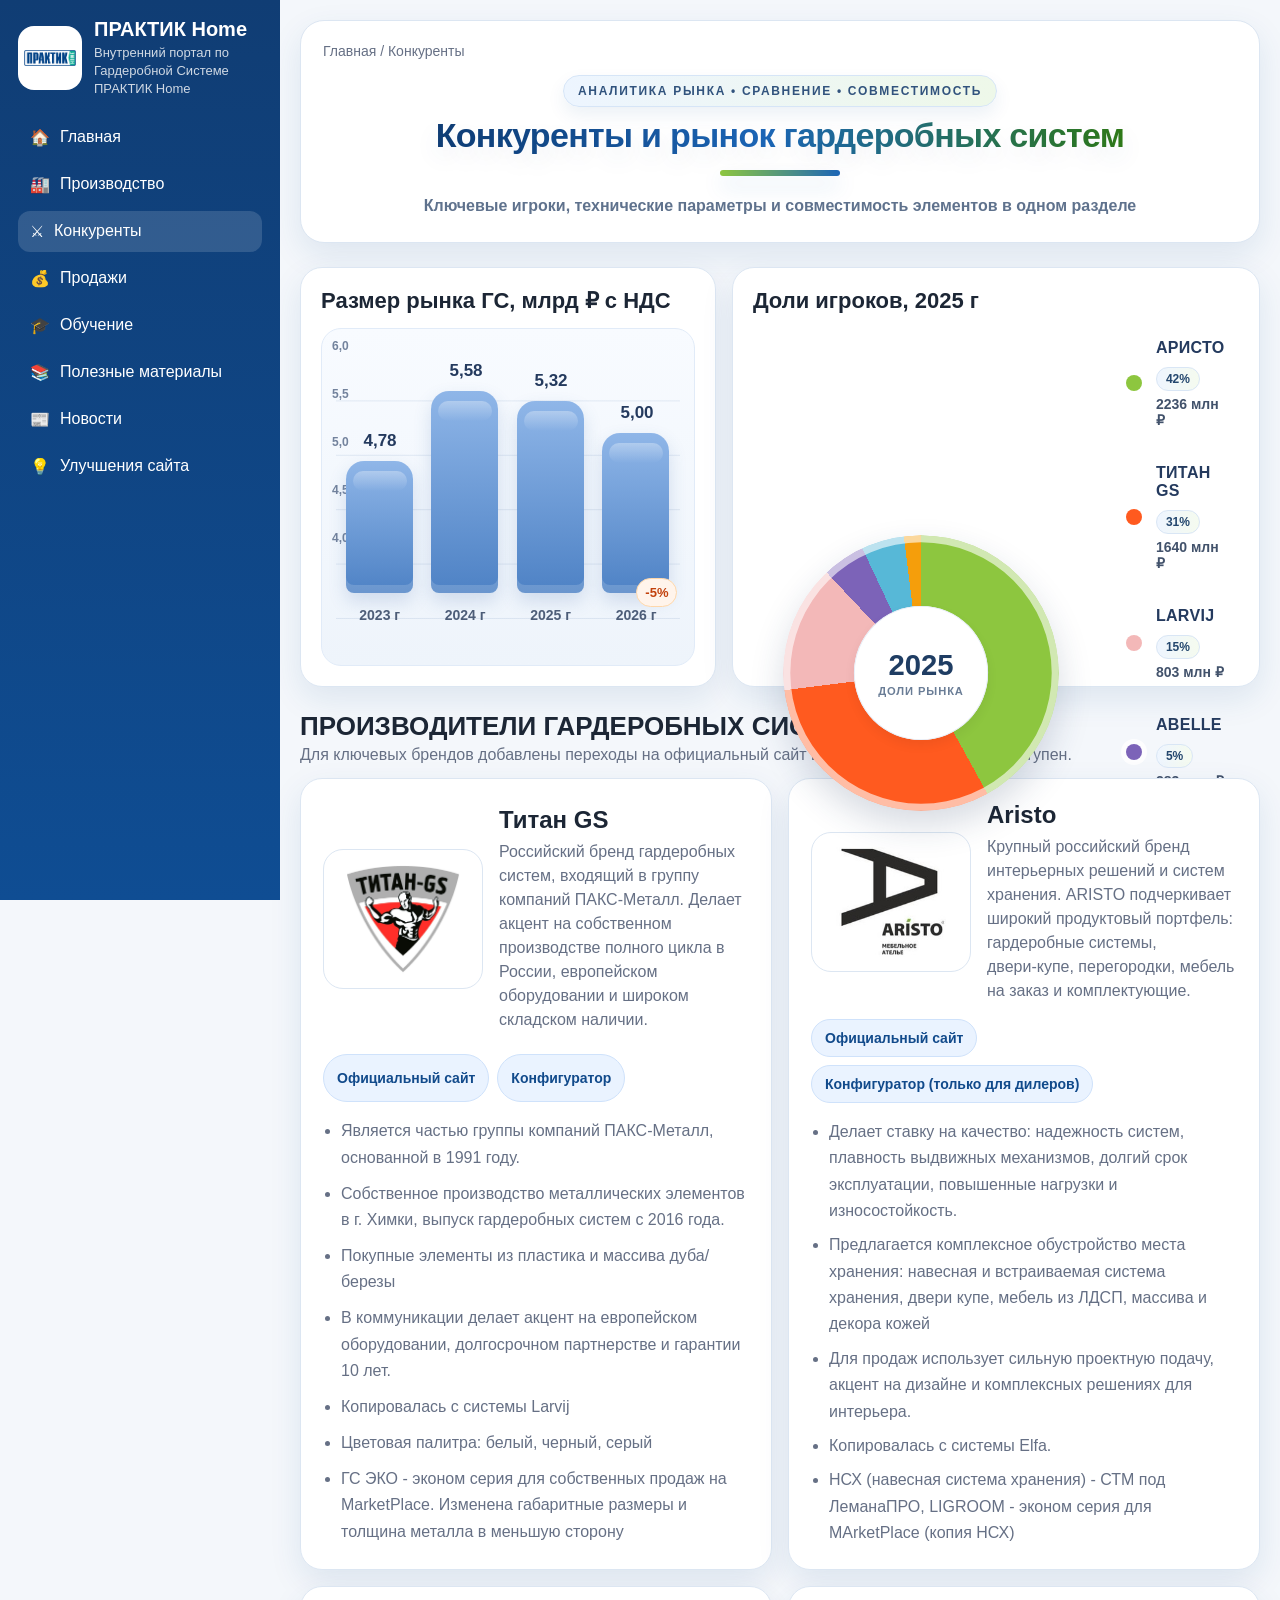
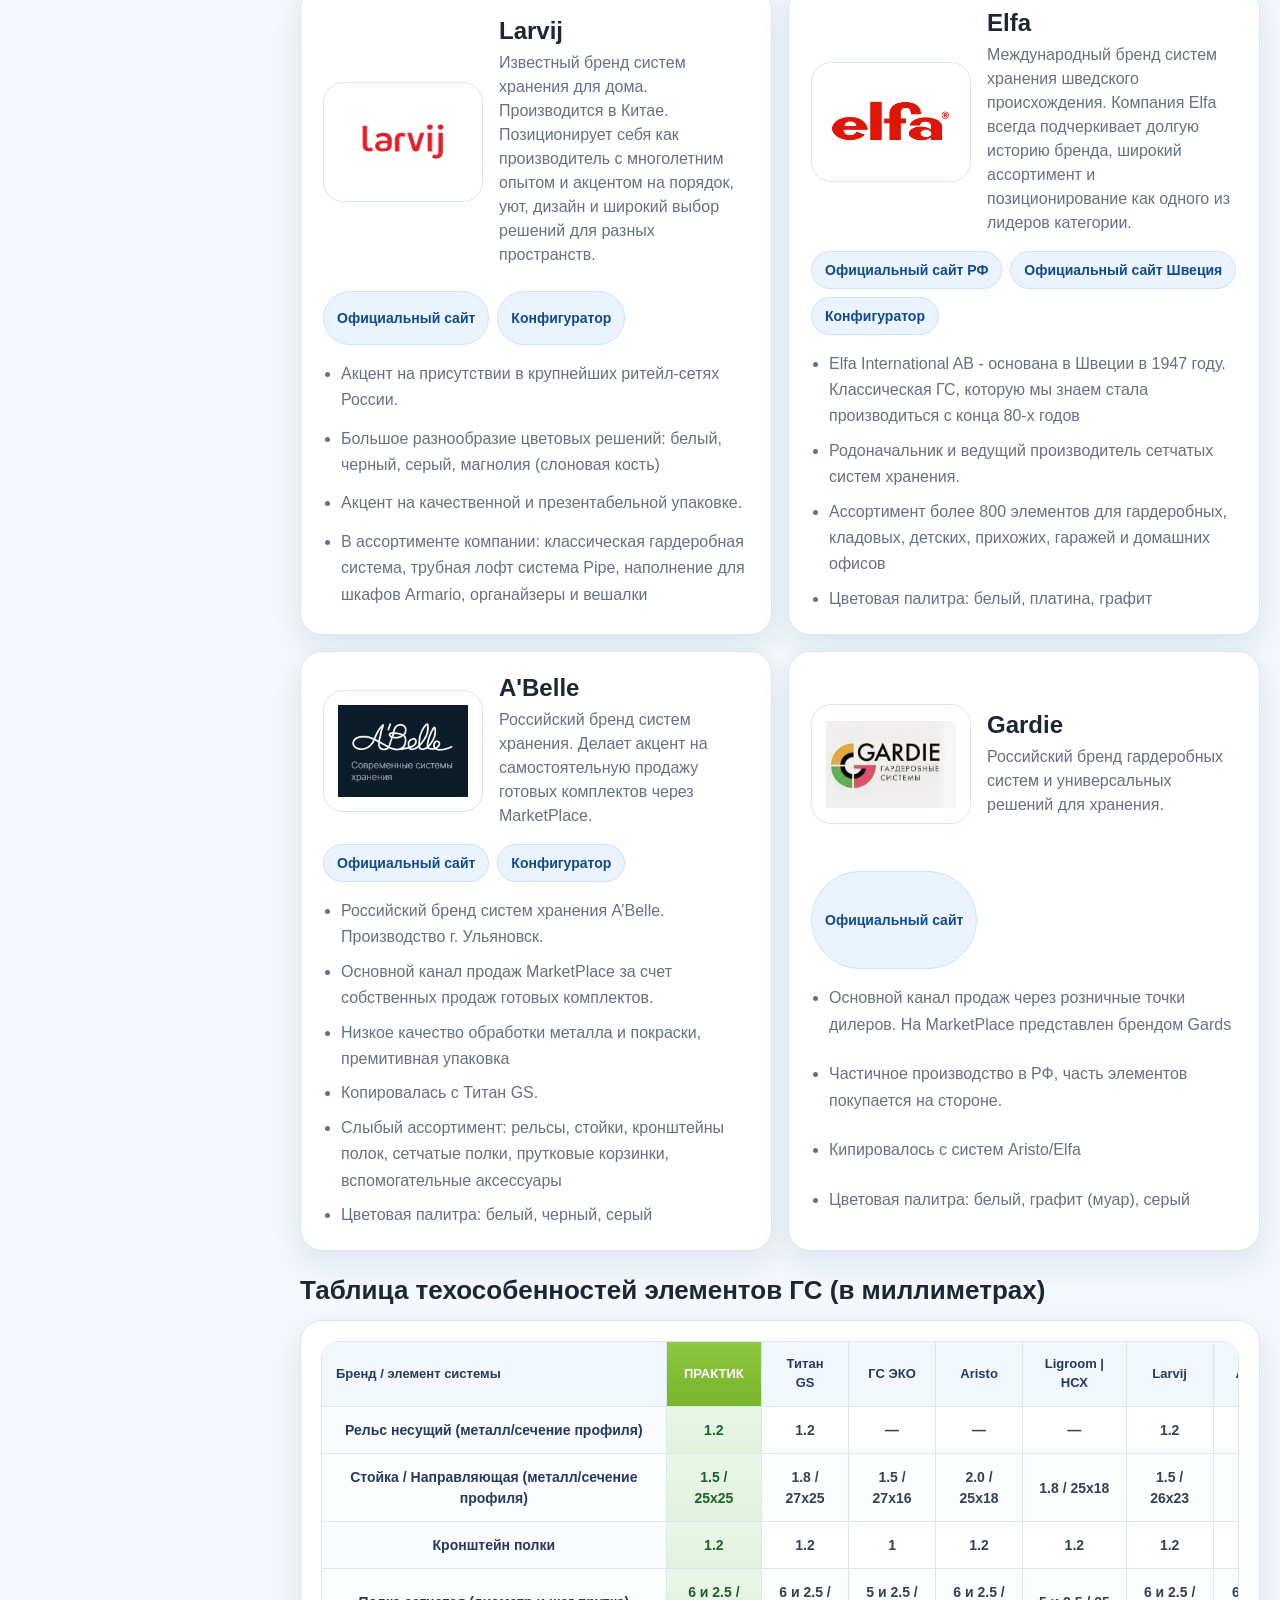
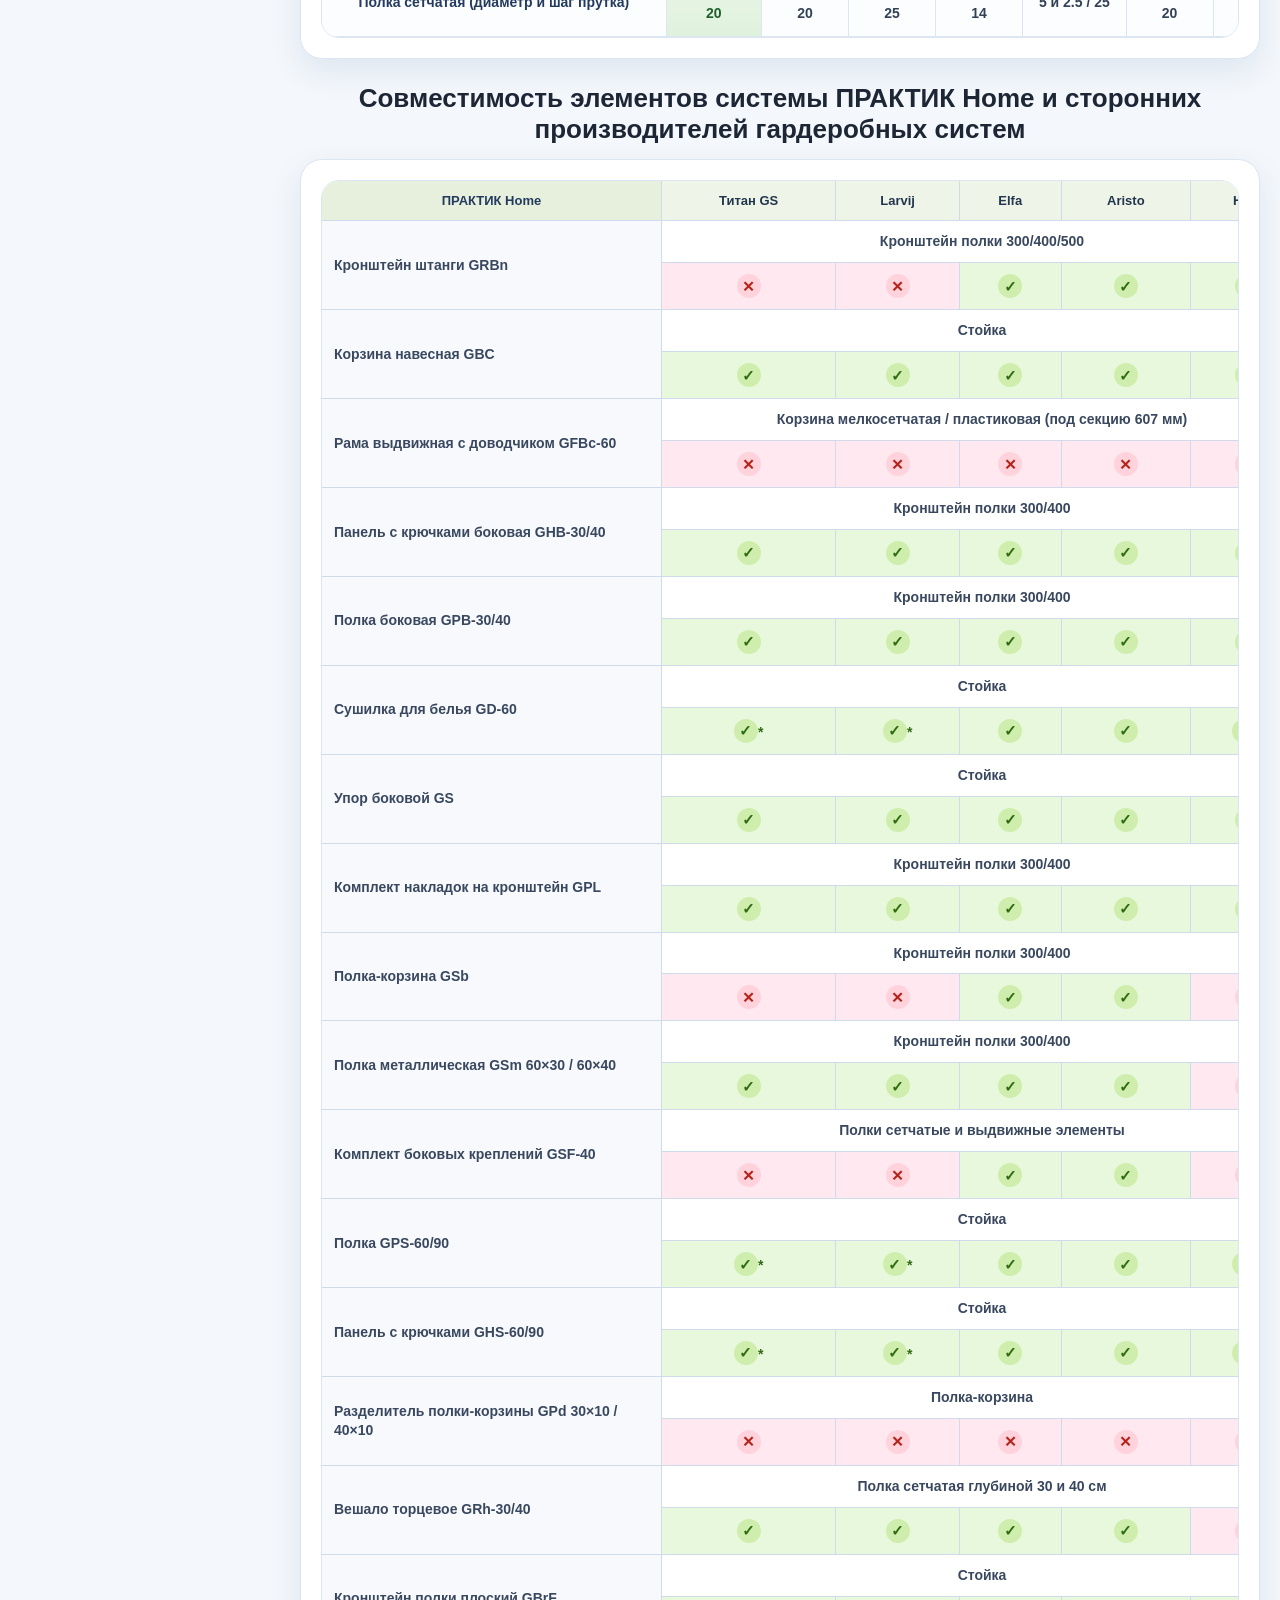
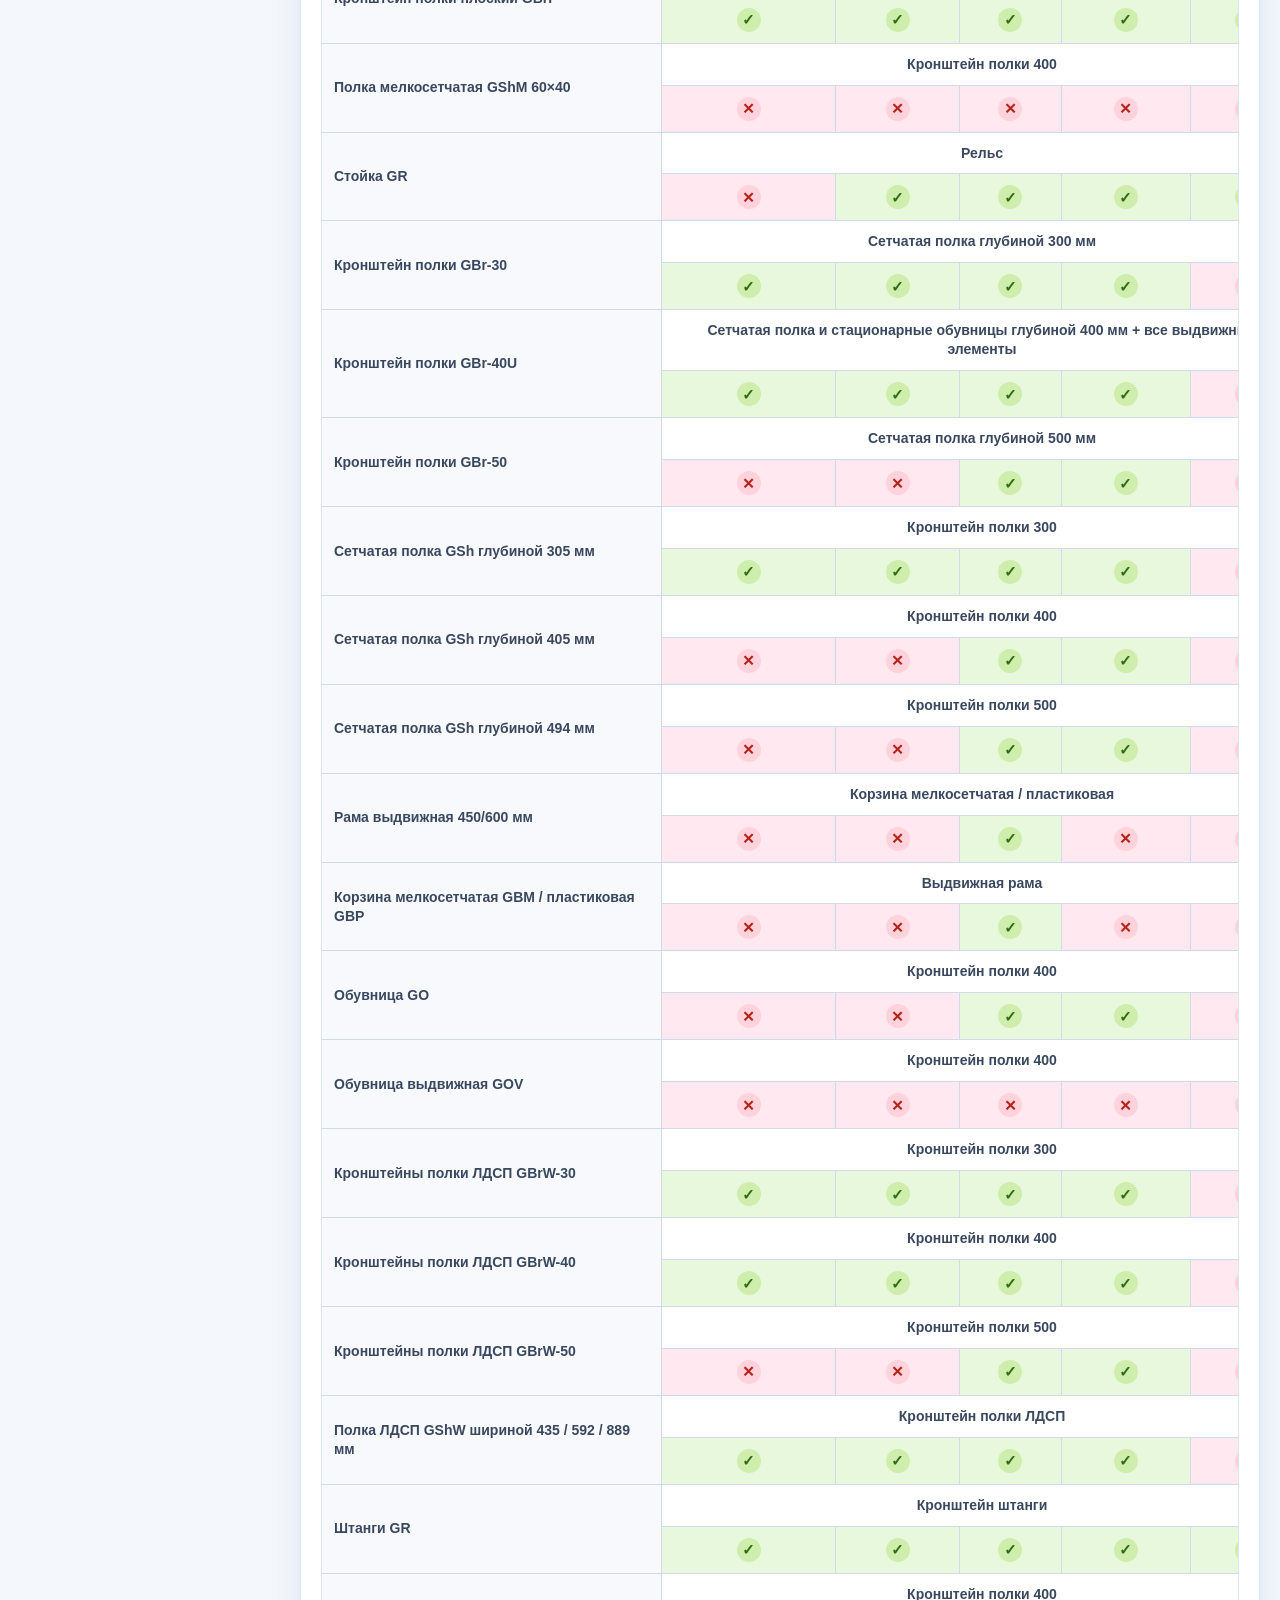
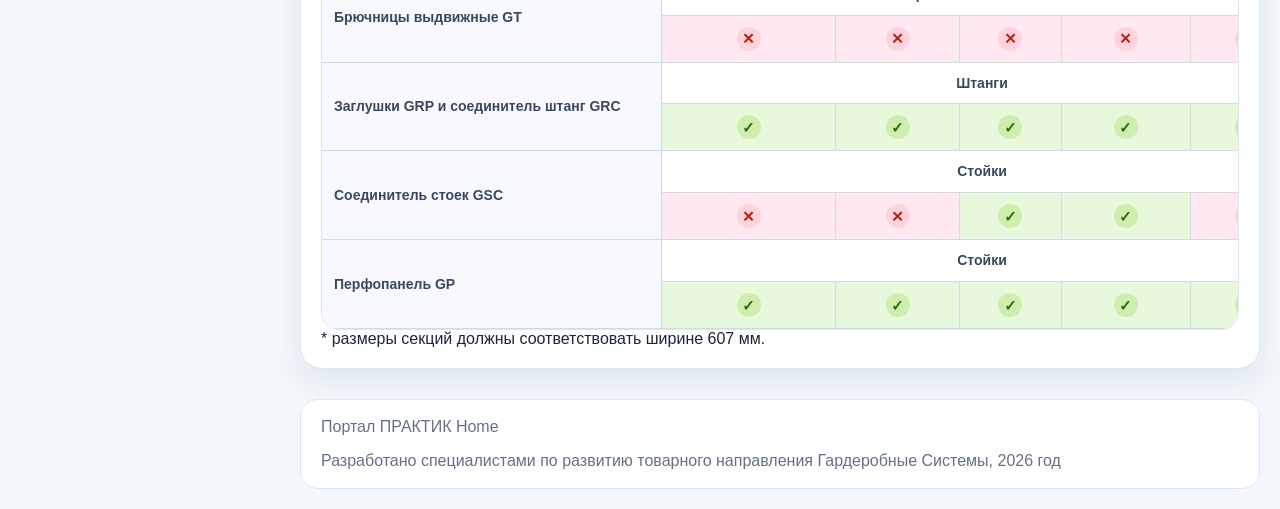
==== commit b2669d47: "Update competitors.html" ====
--- a/competitors.html
+++ b/competitors.html
@@ -66,6 +66,15 @@
   font-weight:700;
   line-height:1.5;
 }
+@keyframes barGrow{
+  0%{transform:scaleY(0);opacity:.45}
+  60%{transform:scaleY(1.04);opacity:1}
+  100%{transform:scaleY(1);opacity:1}
+}
+@keyframes fadeUp{
+  0%{opacity:0;transform:translateY(8px)}
+  100%{opacity:1;transform:translateY(0)}
+}
 @media (max-width:1180px){
   .page-title-wow{font-size:38px}
 }
@@ -82,19 +91,52 @@
 .muted-small{font-size:13px;color:var(--muted)}
 
 .market-chart,.market-share,.competitor-card{background:#fff;border:1px solid var(--line);border-radius:22px;box-shadow:var(--shadow)}
-.market-grid{display:grid;grid-template-columns:1fr 1fr;gap:16px}
-.market-chart,.market-share{padding:20px}
+.market-grid{display:grid;grid-template-columns:1fr 1fr;gap:16px;align-items:stretch}
+.market-chart,.market-share{padding:20px;display:flex;flex-direction:column;height:100%;min-height:420px;max-height:420px}
 .block-title{margin:0 0 14px;font-size:22px}
-.chart-shell{position:relative;border-radius:20px;background:linear-gradient(180deg,#f8fbff 0%,#eef4fb 100%);border:1px solid #e1ebf8;padding:14px 14px 46px;overflow:hidden}
+.chart-shell{position:relative;flex:1;border-radius:20px;background:linear-gradient(180deg,#f8fbff 0%,#eef4fb 100%);border:1px solid #e1ebf8;padding:14px 14px 46px;overflow:hidden}
 .chart-grid{position:absolute;inset:18px 14px 46px 14px;background:
   linear-gradient(to top, rgba(110,142,183,.16) 1px, transparent 1px);
   background-size:100% 20%;
   pointer-events:none}
 .growth-chart{position:relative;display:flex;align-items:flex-end;justify-content:space-between;gap:18px;height:280px;padding:18px 10px 0}
 .bar-col{display:flex;flex-direction:column;align-items:center;justify-content:flex-end;gap:10px;flex:1;position:relative;height:100%}
-.bar-value{font-size:17px;font-weight:900;color:#243a5e}
-.bar{width:min(78px,100%);border-radius:18px 18px 8px 8px;background:linear-gradient(180deg,#8fb6e8 0%, #4e82c5 100%);position:relative;box-shadow:inset 0 -8px 0 rgba(255,255,255,.16),0 8px 18px rgba(58,101,164,.18)}
-.bar-year{margin-top:4px;color:#4d5d78;font-size:14px;font-weight:800}
+.bar-col:nth-child(1) .bar{animation-delay:.05s}
+.bar-col:nth-child(2) .bar{animation-delay:.18s}
+.bar-col:nth-child(3) .bar{animation-delay:.31s}
+.bar-col:nth-child(4) .bar{animation-delay:.44s}
+.bar-col:nth-child(1) .bar-value,.bar-col:nth-child(1) .bar-year{animation-delay:.22s}
+.bar-col:nth-child(2) .bar-value,.bar-col:nth-child(2) .bar-year{animation-delay:.35s}
+.bar-col:nth-child(3) .bar-value,.bar-col:nth-child(3) .bar-year{animation-delay:.48s}
+.bar-col:nth-child(4) .bar-value,.bar-col:nth-child(4) .bar-year{animation-delay:.61s}
+.bar-value{font-size:17px;font-weight:900;color:#243a5e;opacity:0;transform:translateY(8px);animation:fadeUp .45s ease-out forwards}
+.bar{
+  width:min(78px,100%);
+  border-radius:18px 18px 8px 8px;
+  background:linear-gradient(180deg,#8fb6e8 0%, #4e82c5 100%);
+  position:relative;
+  box-shadow:inset 0 -8px 0 rgba(255,255,255,.16),0 8px 18px rgba(58,101,164,.18);
+  transform-origin:bottom center;
+  animation:barGrow 1s cubic-bezier(.2,.8,.2,1) both;
+  transition:transform .25s ease, box-shadow .25s ease, filter .25s ease;
+}
+.bar::before{
+  content:'';
+  position:absolute;
+  left:10%;
+  right:10%;
+  top:10px;
+  height:20px;
+  border-radius:999px;
+  background:linear-gradient(180deg, rgba(255,255,255,.32), rgba(255,255,255,0));
+  pointer-events:none;
+}
+.bar:hover{
+  transform:scaleY(1.03);
+  box-shadow:inset 0 -8px 0 rgba(255,255,255,.16),0 14px 26px rgba(58,101,164,.24);
+  filter:saturate(1.06);
+}
+.bar-year{margin-top:4px;color:#4d5d78;font-size:14px;font-weight:800;opacity:0;transform:translateY(8px);animation:fadeUp .45s ease-out forwards}
 .bar-note{font-size:13px;font-weight:900;color:#c2410c;background:#fff4eb;padding:6px 8px;border-radius:999px;border:1px solid #fed7aa;position:absolute;right:-8px;bottom:-14px}
 .axis-labels{position:absolute;left:10px;top:10px;display:grid;gap:34px;color:#73839d;font-size:12px;font-weight:700}
 .pie-layout{display:grid;grid-template-columns:1fr 1fr;gap:24px;align-items:center;justify-items:center}
@@ -201,7 +243,7 @@
 @media (max-width:760px){.metal-table-card{padding:14px}.metal-table{font-size:13px;min-width:900px}.metal-table th,.metal-table td{padding:11px 12px}.metal-table .row-label{min-width:240px}}
 
 
-@media (max-width:1180px){.market-grid,.competitor-grid{grid-template-columns:1fr}.pie-layout{grid-template-columns:1fr}.layout{grid-template-columns:1fr}.sidebar{display:none}.content{padding:12px}.mobile-topbar{display:block}.page-header h2{font-size:28px}}
+@media (max-width:1180px){.market-grid,.competitor-grid{grid-template-columns:1fr}.pie-layout{grid-template-columns:1fr}.layout{grid-template-columns:1fr}.sidebar{display:none}.content{padding:12px}.mobile-topbar{display:block}.page-header h2{font-size:28px}.market-chart,.market-share{min-height:auto;max-height:none}}
 @media (max-width:760px){.growth-chart{gap:10px;height:250px;padding-left:28px}.bar{width:58px}.bar-year{font-size:12px}.axis-labels{left:2px;font-size:11px;gap:29px}.pie-layout{grid-template-columns:1fr}.pie-chart{width:250px;height:250px}.pie-chart::after{inset:64px}.pie-center strong{font-size:28px}.share-row{grid-template-columns:auto 1fr}.competitor-head{grid-template-columns:1fr}.competitor-logo{min-height:126px;padding:16px}.competitor-logo img{max-height:92px}.logo-ellipse{max-height:100px !important}.wordmark-plain{min-height:90px;font-size:28px}.share-grid{max-width:100%}.share-name{font-size:15px}.share-val{font-size:13px}.pie-center-big{font-size:28px}.pie-center-small{font-size:11px}}
 
 .compat-table-card{background:#fff;border:1px solid var(--line);border-radius:22px;box-shadow:var(--shadow);padding:20px}
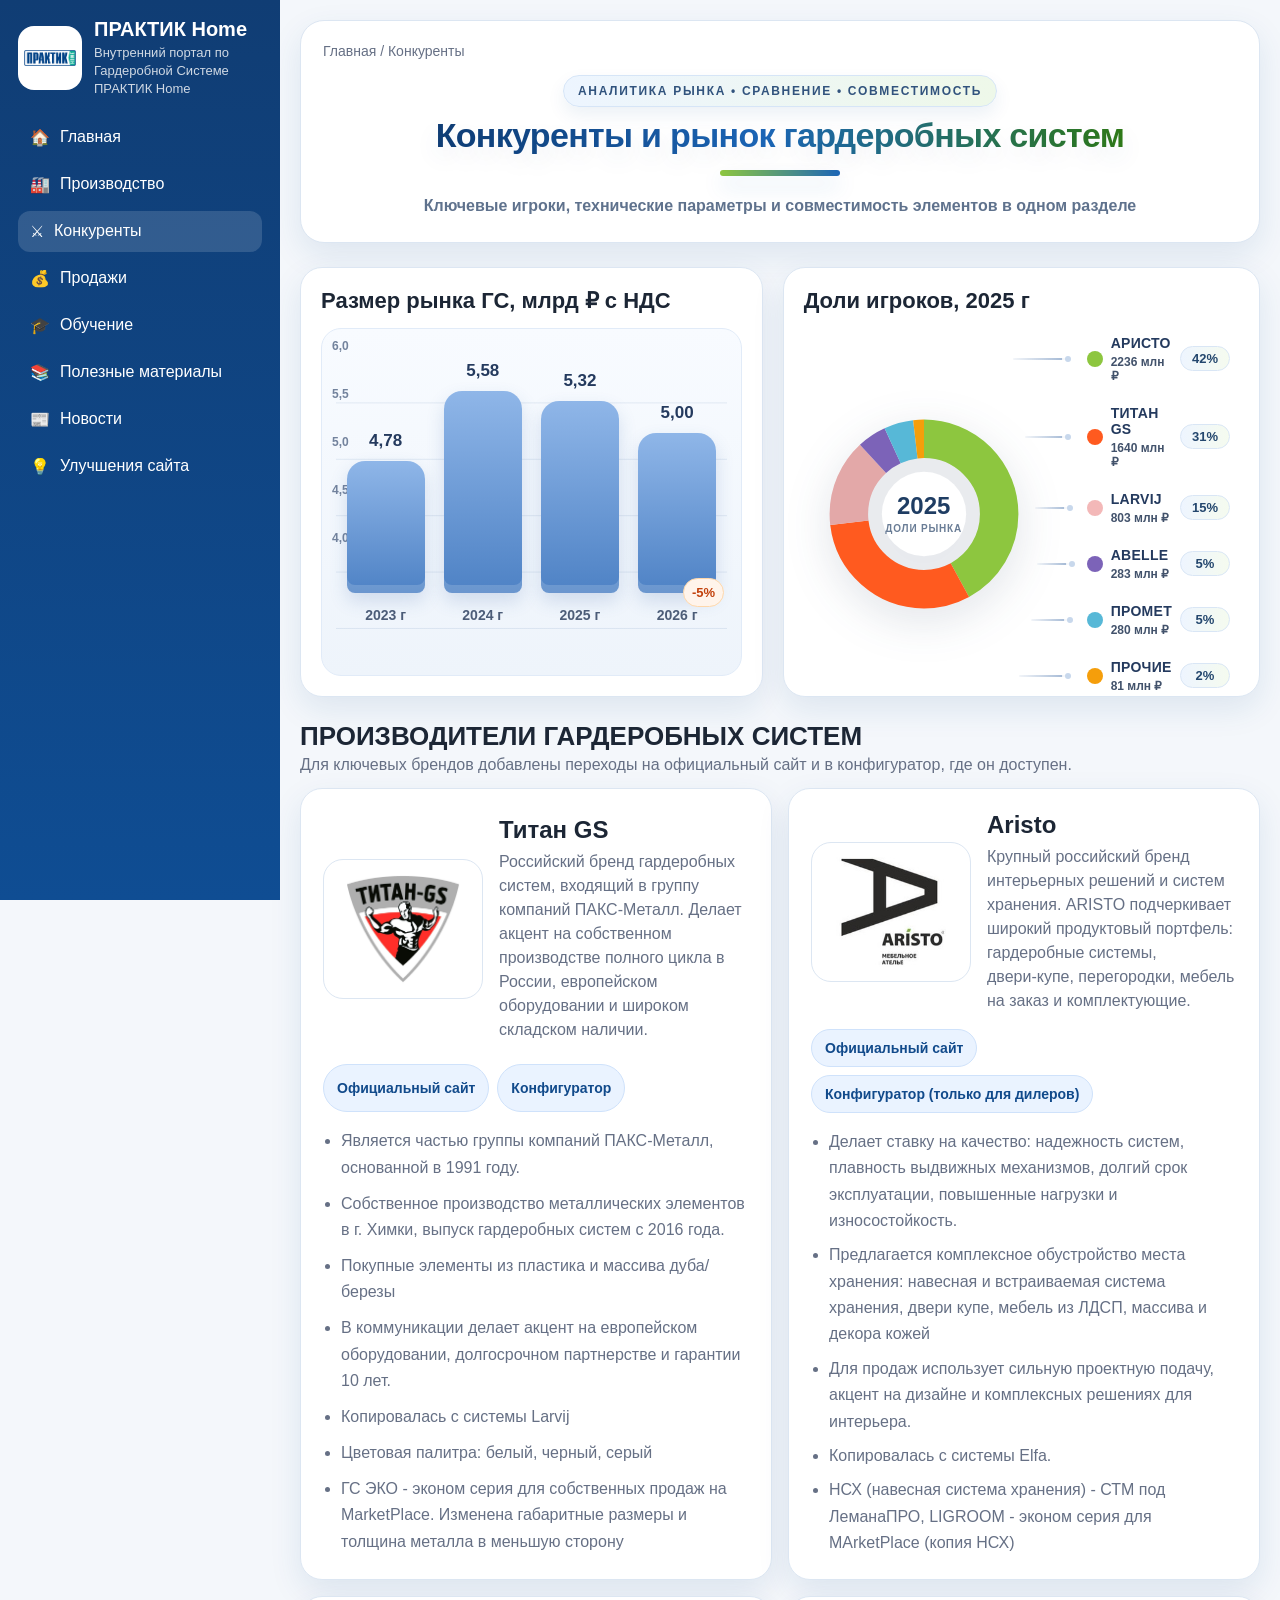
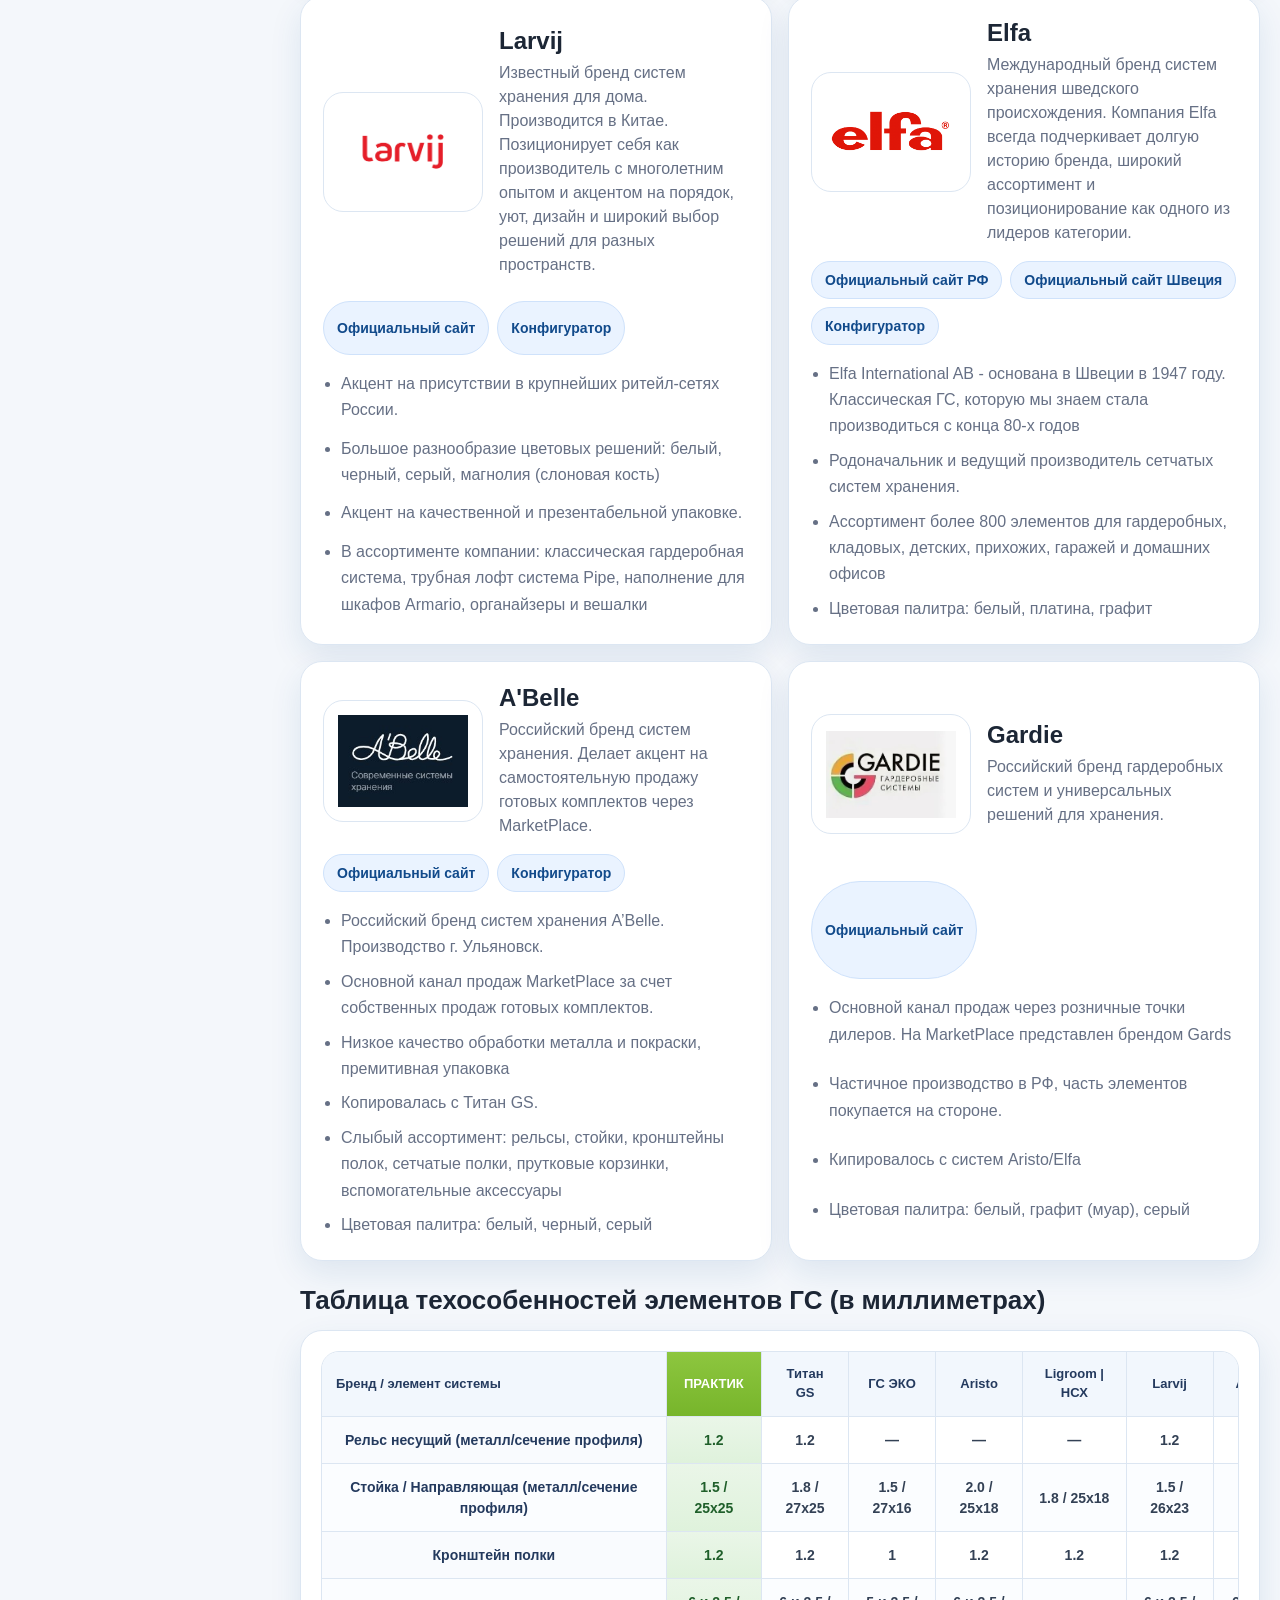
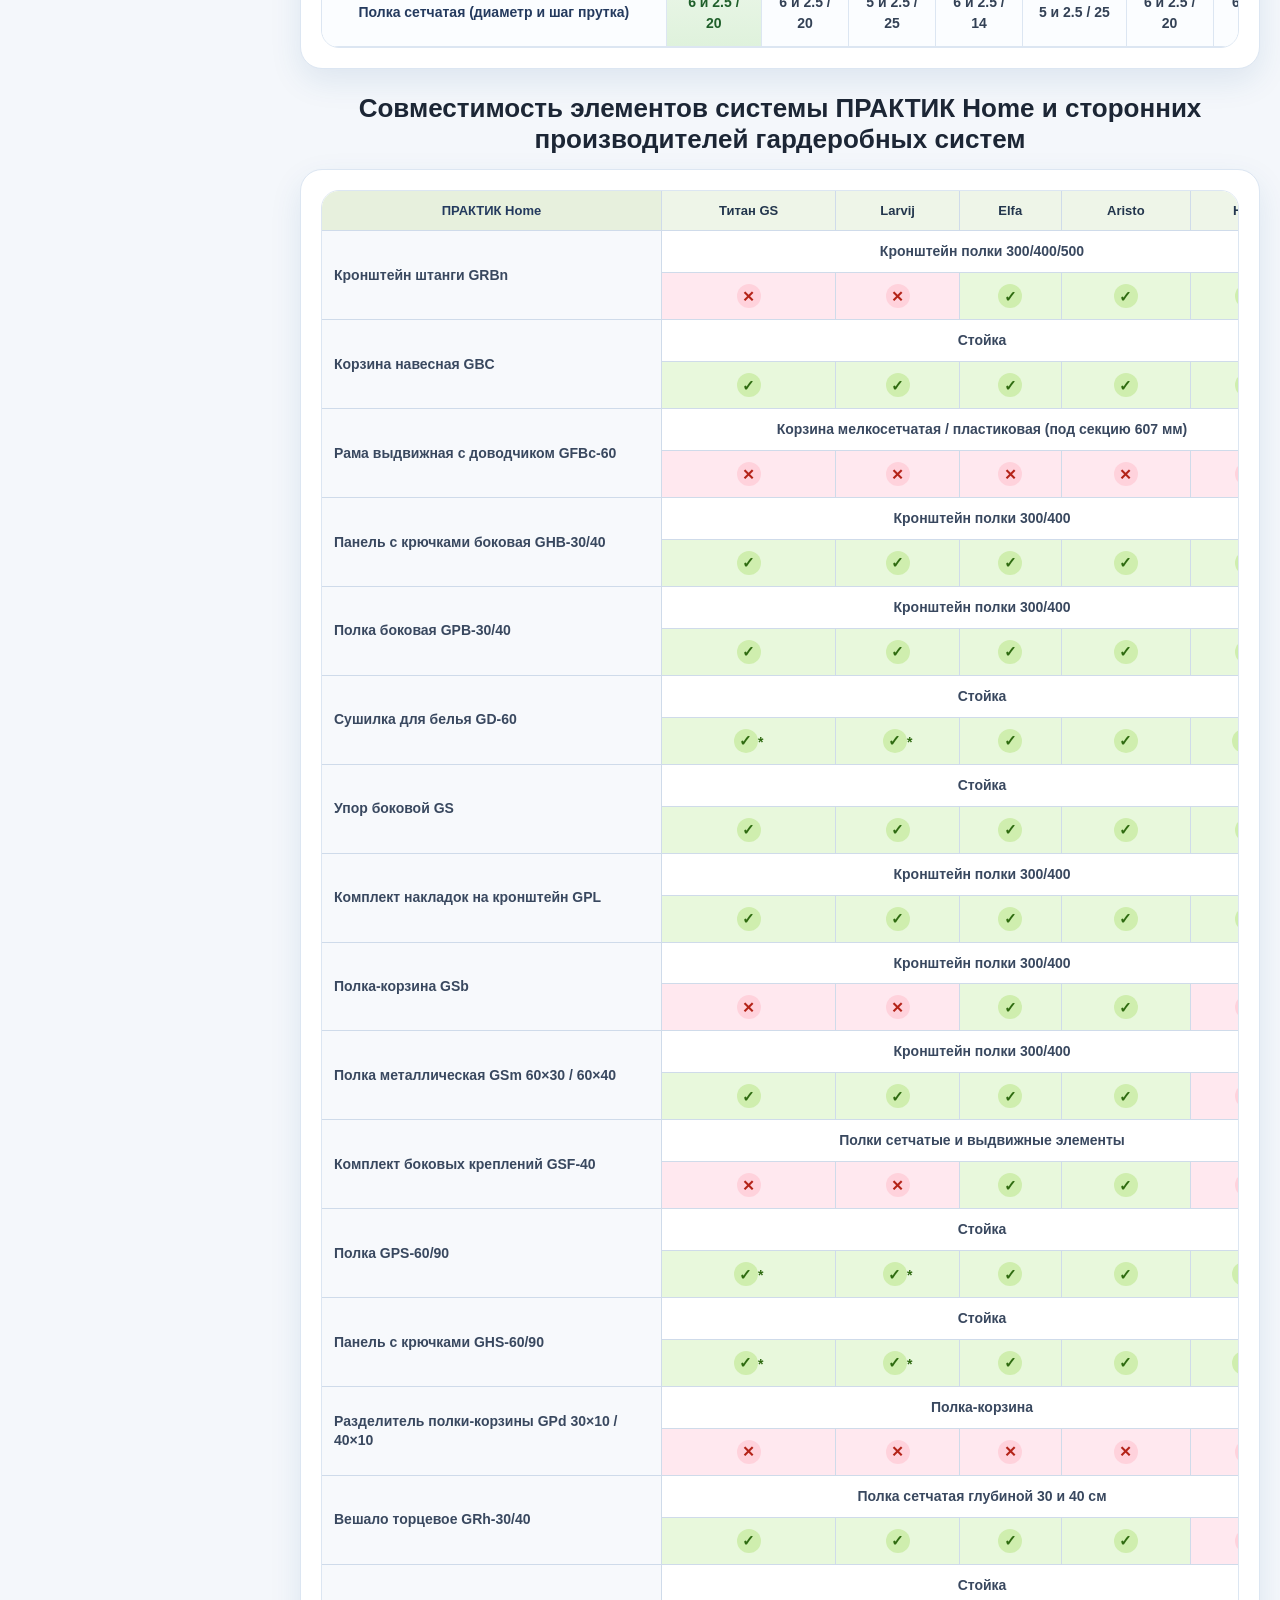
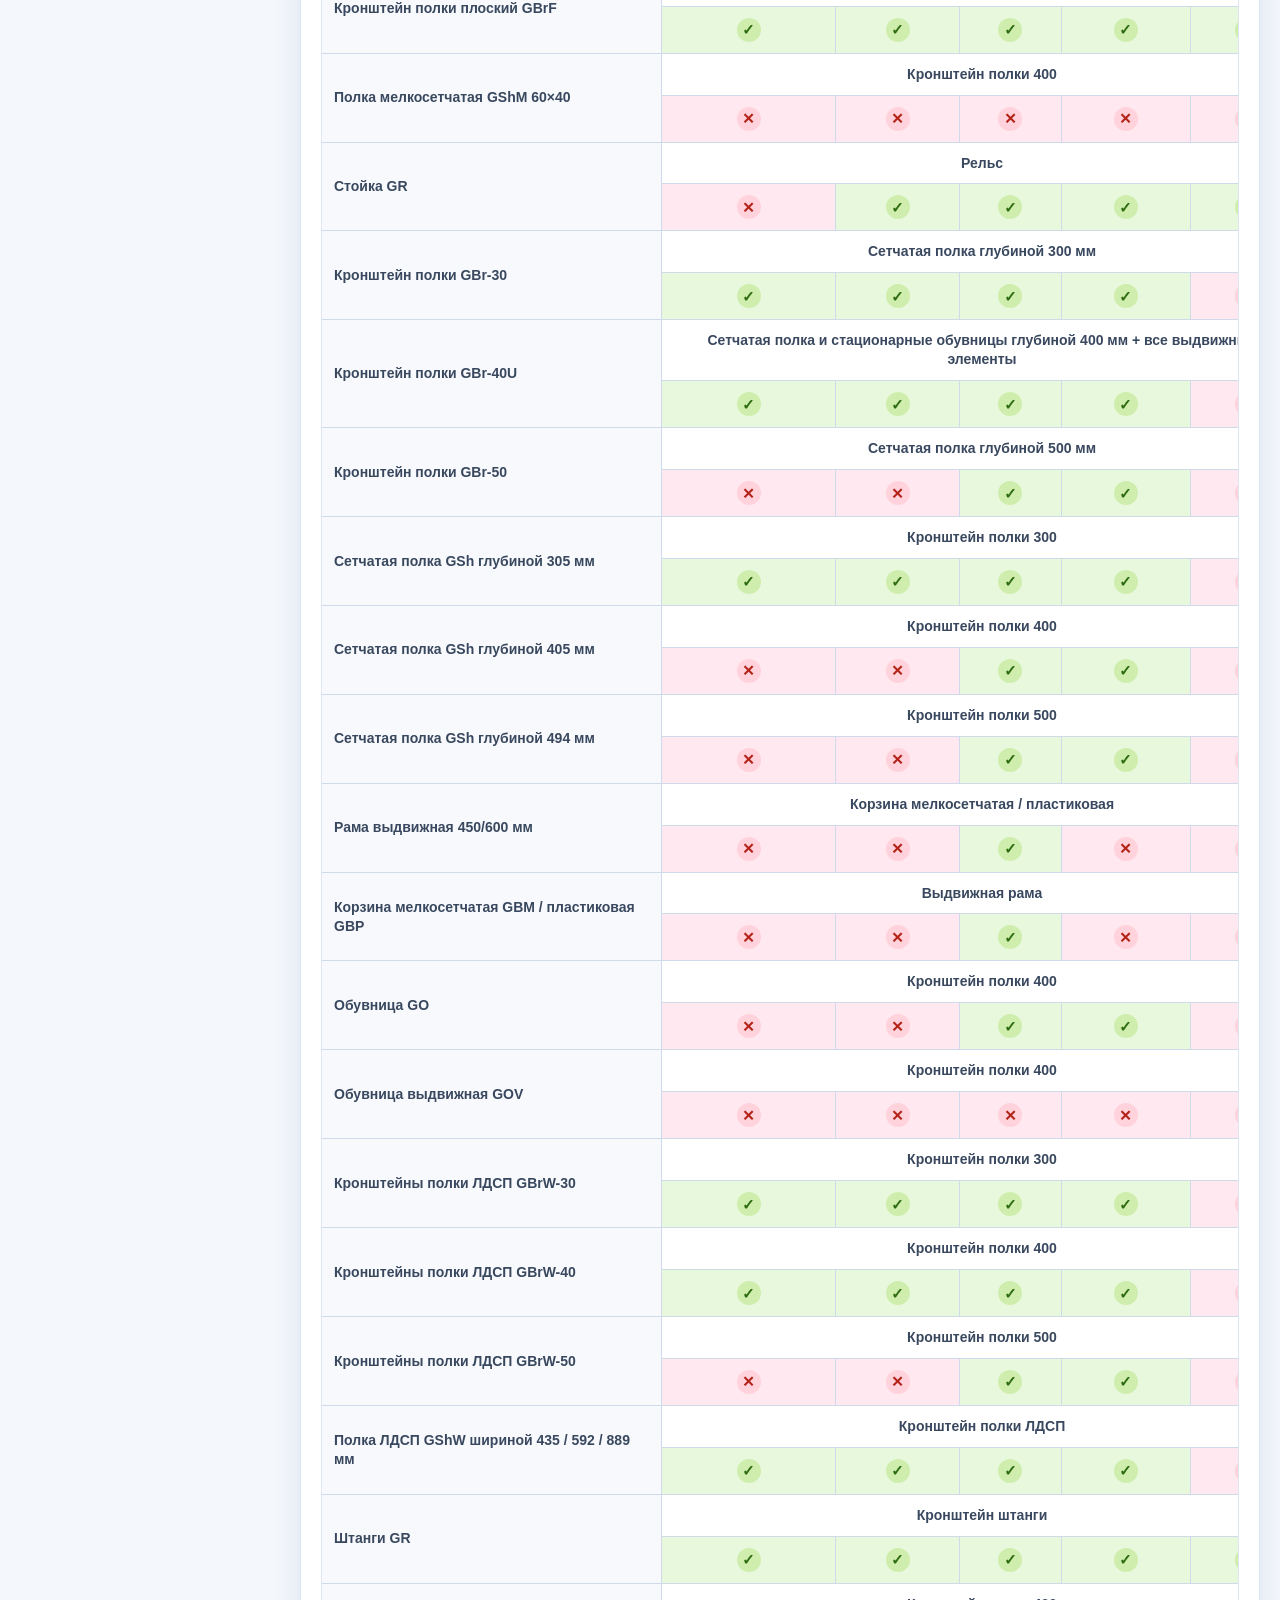
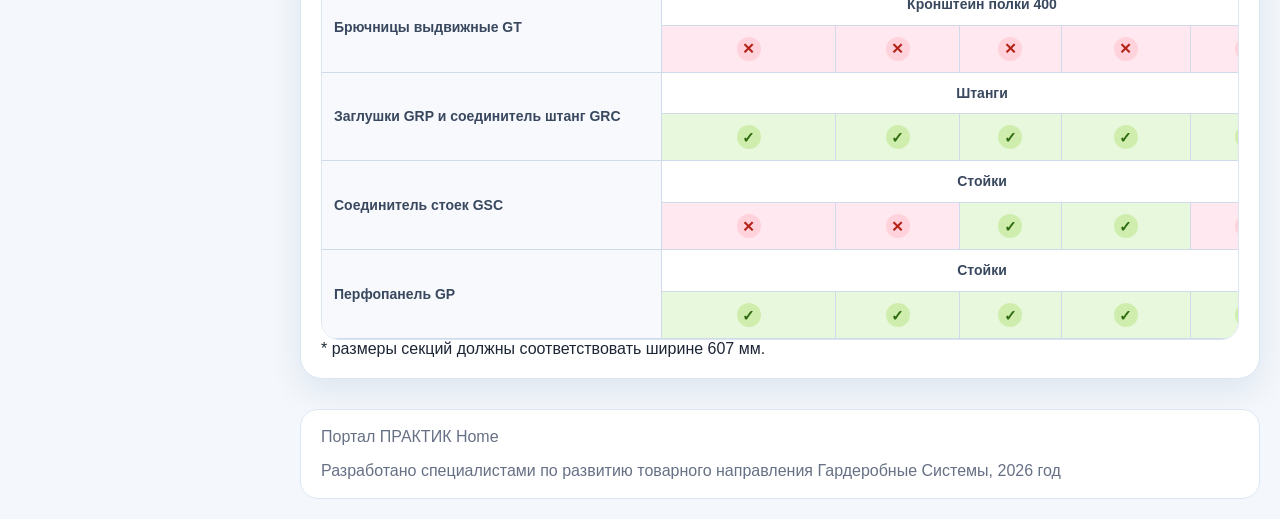
==== commit b3227811: "Update competitors.html" ====
--- a/competitors.html
+++ b/competitors.html
@@ -66,15 +66,6 @@
   font-weight:700;
   line-height:1.5;
 }
-@keyframes barGrow{
-  0%{transform:scaleY(0);opacity:.45}
-  60%{transform:scaleY(1.04);opacity:1}
-  100%{transform:scaleY(1);opacity:1}
-}
-@keyframes fadeUp{
-  0%{opacity:0;transform:translateY(8px)}
-  100%{opacity:1;transform:translateY(0)}
-}
 @media (max-width:1180px){
   .page-title-wow{font-size:38px}
 }
@@ -91,8 +82,8 @@
 .muted-small{font-size:13px;color:var(--muted)}
 
 .market-chart,.market-share,.competitor-card{background:#fff;border:1px solid var(--line);border-radius:22px;box-shadow:var(--shadow)}
-.market-grid{display:grid;grid-template-columns:1fr 1fr;gap:16px;align-items:stretch}
-.market-chart,.market-share{padding:20px;display:flex;flex-direction:column;height:100%;min-height:420px;max-height:420px}
+.market-grid{display:grid;grid-template-columns:1fr 1fr;gap:20px;align-items:stretch}
+.market-chart,.market-share{padding:20px;display:flex;flex-direction:column;height:430px}
 .block-title{margin:0 0 14px;font-size:22px}
 .chart-shell{position:relative;flex:1;border-radius:20px;background:linear-gradient(180deg,#f8fbff 0%,#eef4fb 100%);border:1px solid #e1ebf8;padding:14px 14px 46px;overflow:hidden}
 .chart-grid{position:absolute;inset:18px 14px 46px 14px;background:
@@ -101,118 +92,81 @@
   pointer-events:none}
 .growth-chart{position:relative;display:flex;align-items:flex-end;justify-content:space-between;gap:18px;height:280px;padding:18px 10px 0}
 .bar-col{display:flex;flex-direction:column;align-items:center;justify-content:flex-end;gap:10px;flex:1;position:relative;height:100%}
-.bar-col:nth-child(1) .bar{animation-delay:.05s}
-.bar-col:nth-child(2) .bar{animation-delay:.18s}
-.bar-col:nth-child(3) .bar{animation-delay:.31s}
-.bar-col:nth-child(4) .bar{animation-delay:.44s}
-.bar-col:nth-child(1) .bar-value,.bar-col:nth-child(1) .bar-year{animation-delay:.22s}
-.bar-col:nth-child(2) .bar-value,.bar-col:nth-child(2) .bar-year{animation-delay:.35s}
-.bar-col:nth-child(3) .bar-value,.bar-col:nth-child(3) .bar-year{animation-delay:.48s}
-.bar-col:nth-child(4) .bar-value,.bar-col:nth-child(4) .bar-year{animation-delay:.61s}
-.bar-value{font-size:17px;font-weight:900;color:#243a5e;opacity:0;transform:translateY(8px);animation:fadeUp .45s ease-out forwards}
-.bar{
-  width:min(78px,100%);
-  border-radius:18px 18px 8px 8px;
-  background:linear-gradient(180deg,#8fb6e8 0%, #4e82c5 100%);
-  position:relative;
-  box-shadow:inset 0 -8px 0 rgba(255,255,255,.16),0 8px 18px rgba(58,101,164,.18);
-  transform-origin:bottom center;
-  animation:barGrow 1s cubic-bezier(.2,.8,.2,1) both;
-  transition:transform .25s ease, box-shadow .25s ease, filter .25s ease;
-}
-.bar::before{
-  content:'';
-  position:absolute;
-  left:10%;
-  right:10%;
-  top:10px;
-  height:20px;
-  border-radius:999px;
-  background:linear-gradient(180deg, rgba(255,255,255,.32), rgba(255,255,255,0));
-  pointer-events:none;
-}
-.bar:hover{
-  transform:scaleY(1.03);
-  box-shadow:inset 0 -8px 0 rgba(255,255,255,.16),0 14px 26px rgba(58,101,164,.24);
-  filter:saturate(1.06);
-}
-.bar-year{margin-top:4px;color:#4d5d78;font-size:14px;font-weight:800;opacity:0;transform:translateY(8px);animation:fadeUp .45s ease-out forwards}
+.bar-value{font-size:17px;font-weight:900;color:#243a5e}
+.bar{width:min(78px,100%);border-radius:18px 18px 8px 8px;background:linear-gradient(180deg,#8fb6e8 0%, #4e82c5 100%);position:relative;box-shadow:inset 0 -8px 0 rgba(255,255,255,.16),0 8px 18px rgba(58,101,164,.18)}
+.bar-year{margin-top:4px;color:#4d5d78;font-size:14px;font-weight:800}
 .bar-note{font-size:13px;font-weight:900;color:#c2410c;background:#fff4eb;padding:6px 8px;border-radius:999px;border:1px solid #fed7aa;position:absolute;right:-8px;bottom:-14px}
 .axis-labels{position:absolute;left:10px;top:10px;display:grid;gap:34px;color:#73839d;font-size:12px;font-weight:700}
-.pie-layout{display:grid;grid-template-columns:1fr 1fr;gap:24px;align-items:center;justify-items:center}
-.pie-wrap{display:flex;align-items:center;justify-content:center;width:100%;padding:8px}
-.pie-chart{
-  --p1: 42%;
-  --p2: 73%;
-  --p3: 88%;
-  --p4: 93%;
-  --p5: 98%;
-  width:320px;
-  height:320px;
-  border-radius:50%;
-  position:relative;
-  background:
-    conic-gradient(
-      #8dc63f 0 var(--p1),
-      #ff5a1f var(--p1) var(--p2),
-      #f3b8b8 var(--p2) var(--p3),
-      #7c63b8 var(--p3) var(--p4),
-      #57b8d7 var(--p4) var(--p5),
-      #f59e0b var(--p5) 100%
-    );
-  box-shadow:
-    inset 0 0 0 8px rgba(255,255,255,.6),
-    0 18px 40px rgba(36,58,94,.18);
-  transform:scale(.82);
-  opacity:0;
-  animation:pieGrow 1.2s ease-out forwards;
-  transition:transform .25s ease, box-shadow .25s ease, filter .25s ease;
-}
-.pie-chart::after{
-  content:'';
-  position:absolute;
-  inset:82px;
-  background:#ffffff;
-  border-radius:50%;
-  box-shadow:
-    inset 0 0 0 1px #e6edf7,
-    0 6px 14px rgba(0,0,0,.06);
-}
+.pie-layout{display:grid;grid-template-columns:240px 1fr;gap:10px;align-items:center;justify-items:center;flex:1;min-height:0}
+.pie-wrap{width:240px;height:240px;display:flex;align-items:center;justify-content:center;padding:0;margin:0 auto;min-width:240px}
+.pie-chart{position:relative;width:220px;height:220px;margin:0 auto;display:flex;align-items:center;justify-content:center;filter:drop-shadow(0 12px 22px rgba(36,58,94,.14));overflow:visible}
+.pie-svg{width:220px;height:220px;overflow:visible}
+.pie-seg{fill:none;stroke-width:42;transition:transform .22s ease, opacity .22s ease, filter .22s ease, stroke-width .22s ease;transform-origin:120px 120px}
+.pie-seg.dim{opacity:.22}
+.pie-seg.active{transform:scale(1.04);stroke-width:48;filter:brightness(1.08)}
+.pie-hole{fill:#ffffff}
+.pie-center-labels{position:absolute;inset:0;display:flex;align-items:center;justify-content:center;flex-direction:column;pointer-events:none;z-index:2;text-align:center}
+.pie-center-big{font-size:24px;font-weight:900;line-height:1;color:#1f3d63}
+.pie-center-small{margin-top:5px;font-size:10px;font-weight:800;letter-spacing:.08em;text-transform:uppercase;color:#6a7d96}
 .pie-center{position:absolute;inset:0;display:flex;align-items:center;justify-content:center;flex-direction:column;z-index:1;text-align:center}
 .pie-center strong{font-size:34px;line-height:1;color:#243a5e}
 .pie-center span{font-size:13px;color:#607089;font-weight:800;letter-spacing:.06em}
-.share-grid{display:grid;gap:14px;width:100%;max-width:320px}
-.share-row{display:grid;grid-template-columns:auto 1fr;gap:14px;align-items:center;padding:10px 12px;border-radius:16px;transition:transform .2s ease, background .2s ease, box-shadow .2s ease;border:1px solid transparent}
-.share-card-text{display:grid;gap:5px}
-.share-topline{display:flex;align-items:center;justify-content:space-between;gap:10px;flex-wrap:wrap}
-.share-dot{width:16px;height:16px;border-radius:50%;margin-top:0;transition:transform .2s ease, box-shadow .2s ease;box-shadow:0 0 0 5px rgba(255,255,255,.78)}
-.share-name{font-weight:900;color:#243a5e;font-size:16px;letter-spacing:.02em}
-.share-percent-badge{display:inline-flex;align-items:center;justify-content:center;padding:4px 9px;border-radius:999px;background:linear-gradient(90deg,#eef5ff,#f5fbef);border:1px solid #d9e6f5;color:#24476e;font-size:12px;font-weight:900;white-space:nowrap}
-.share-val{font-size:14px;color:#42526b;font-weight:800}
-.pie-chart:hover{
-  transform:scale(.89);
-  box-shadow:
-    inset 0 0 0 8px rgba(255,255,255,.65),
-    0 24px 48px rgba(36,58,94,.22);
-  filter:saturate(1.08);
-}
-.pie-center-labels{position:absolute;inset:0;display:flex;align-items:center;justify-content:center;flex-direction:column;z-index:2;text-align:center;pointer-events:none}
-.pie-center-big{font-size:34px;font-weight:900;line-height:1;color:#1f3d63}
-.pie-center-small{margin-top:6px;font-size:13px;font-weight:800;letter-spacing:.08em;text-transform:uppercase;color:#6a7d96}
-.share-row:hover{
-  background:#f6faff;
-  transform:translateX(4px);
-  box-shadow:0 8px 18px rgba(17,74,139,.08);
-  border-color:#dfeaf8;
-}
-.share-row:hover .share-dot{
-  transform:scale(1.2);
-}
-@keyframes pieGrow{
-  0%{transform:scale(.76) rotate(-120deg);opacity:0}
-  60%{transform:scale(.92) rotate(8deg);opacity:1}
-  100%{transform:scale(.86) rotate(0deg);opacity:1}
-}
+.share-grid{display:grid;gap:8px;width:100%;align-content:center;position:relative;padding-left:24px}
+.share-row{display:grid;grid-template-columns:auto 1fr auto;gap:8px;align-items:center;padding:6px 8px;border-radius:12px;border:1px solid transparent;transition:transform .2s ease, background .2s ease, box-shadow .2s ease, border-color .2s ease;cursor:pointer;position:relative}
+.share-dot{width:16px;height:16px;border-radius:50%;margin-top:0;box-shadow:0 0 0 5px rgba(255,255,255,.72);transition:transform .2s ease}
+.share-name{font-weight:900;color:#243a5e;font-size:14px;letter-spacing:.02em}
+.share-val{font-size:12px;color:#42526b;font-weight:800}
+.share-card-text{display:grid;gap:4px}
+.share-percent-badge{display:inline-flex;align-items:center;justify-content:center;padding:4px 10px;border-radius:999px;background:linear-gradient(90deg,#eef5ff,#f5fbef);border:1px solid #d9e6f5;color:#24476e;font-size:13px;font-weight:900;white-space:nowrap;min-width:50px}
+.share-row::before{
+  content:'';
+  position:absolute;
+  left:-32px;
+  top:50%;
+  width:24px;
+  height:2px;
+  background:linear-gradient(90deg, rgba(171,189,214,.15), rgba(147,172,205,.95));
+  border-radius:999px;
+  transform:translateY(-50%);
+  transition:width .22s ease, left .22s ease, background .22s ease, opacity .22s ease;
+}
+.share-row::after{
+  content:'';
+  position:absolute;
+  left:-12px;
+  top:50%;
+  width:6px;
+  height:6px;
+  border-radius:50%;
+  background:#c8d8ec;
+  transform:translateY(-50%);
+  box-shadow:0 0 0 3px rgba(255,255,255,.9);
+  transition:left .22s ease, transform .22s ease, background .22s ease;
+}
+.share-row:nth-child(1)::before{width:58px;left:-66px}
+.share-row:nth-child(2)::before{width:46px;left:-54px}
+.share-row:nth-child(3)::before{width:36px;left:-44px}
+.share-row:nth-child(4)::before{width:34px;left:-42px}
+.share-row:nth-child(5)::before{width:40px;left:-48px}
+.share-row:nth-child(6)::before{width:52px;left:-60px}
+.share-row:nth-child(1)::after{left:-14px}
+.share-row:nth-child(2)::after{left:-14px}
+.share-row:nth-child(3)::after{left:-12px}
+.share-row:nth-child(4)::after{left:-10px}
+.share-row:nth-child(5)::after{left:-12px}
+.share-row:nth-child(6)::after{left:-14px}
+.share-row:hover::before,
+.share-row.is-active::before{
+  background:linear-gradient(90deg, rgba(145,181,77,.25), rgba(74,126,199,.95));
+}
+.share-row:hover::after,
+.share-row.is-active::after{
+  background:#7ea7d8;
+  transform:translateY(-50%) scale(1.18);
+}
+
+.share-row:hover,.share-row.is-active{background:#f6faff;transform:translateX(4px);box-shadow:0 8px 18px rgba(17,74,139,.08);border-color:#dfeaf8}
+.share-row:hover .share-dot,.share-row.is-active .share-dot{transform:scale(1.15)}
 .market-note{margin-top:14px;padding:12px 14px;border-radius:16px;background:#f6f9fd;color:#41526d;border:1px solid #e2eaf5;line-height:1.55}
 .market-note strong{color:var(--brand)}
 .competitor-grid{display:grid;grid-template-columns:repeat(2,minmax(0,1fr));gap:16px}
@@ -243,8 +197,8 @@
 @media (max-width:760px){.metal-table-card{padding:14px}.metal-table{font-size:13px;min-width:900px}.metal-table th,.metal-table td{padding:11px 12px}.metal-table .row-label{min-width:240px}}
 
 
-@media (max-width:1180px){.market-grid,.competitor-grid{grid-template-columns:1fr}.pie-layout{grid-template-columns:1fr}.layout{grid-template-columns:1fr}.sidebar{display:none}.content{padding:12px}.mobile-topbar{display:block}.page-header h2{font-size:28px}.market-chart,.market-share{min-height:auto;max-height:none}}
-@media (max-width:760px){.growth-chart{gap:10px;height:250px;padding-left:28px}.bar{width:58px}.bar-year{font-size:12px}.axis-labels{left:2px;font-size:11px;gap:29px}.pie-layout{grid-template-columns:1fr}.pie-chart{width:250px;height:250px}.pie-chart::after{inset:64px}.pie-center strong{font-size:28px}.share-row{grid-template-columns:auto 1fr}.competitor-head{grid-template-columns:1fr}.competitor-logo{min-height:126px;padding:16px}.competitor-logo img{max-height:92px}.logo-ellipse{max-height:100px !important}.wordmark-plain{min-height:90px;font-size:28px}.share-grid{max-width:100%}.share-name{font-size:15px}.share-val{font-size:13px}.pie-center-big{font-size:28px}.pie-center-small{font-size:11px}}
+@media (max-width:1180px){.market-grid,.competitor-grid{grid-template-columns:1fr}.pie-layout{grid-template-columns:1fr}.layout{grid-template-columns:1fr}.sidebar{display:none}.content{padding:12px}.mobile-topbar{display:block}.page-header h2{font-size:28px}.market-chart,.market-share{height:auto;min-height:auto}}
+@media (max-width:760px){.growth-chart{gap:10px;height:250px;padding-left:28px}.bar{width:58px}.bar-year{font-size:12px}.axis-labels{left:2px;font-size:11px;gap:29px}.pie-layout{grid-template-columns:1fr;justify-items:center}.pie-wrap{width:100%;height:auto}.pie-chart{width:240px;height:240px}.pie-svg{width:240px;height:240px}.pie-center-big{font-size:26px}.pie-center-small{font-size:11px}.share-row{grid-template-columns:auto 1fr auto}.share-name{font-size:14px}.share-val{font-size:12px}.competitor-head{grid-template-columns:1fr}.competitor-logo{min-height:126px;padding:16px}.competitor-logo img{max-height:92px}.logo-ellipse{max-height:100px !important}.wordmark-plain{min-height:90px;font-size:28px}}
 
 .compat-table-card{background:#fff;border:1px solid var(--line);border-radius:22px;box-shadow:var(--shadow);padding:20px}
 .compat-table-wrap{overflow:auto;border-radius:18px;border:1px solid #dce6f2;background:#fff}
@@ -269,6 +223,102 @@
 .compat-table .section-title-center{width:100%;text-align:center}
 @media (max-width:760px){.compat-table-card{padding:14px}.compat-table{font-size:13px;min-width:920px}.compat-table th,.compat-table td{padding:10px 10px}.compat-table .element-cell{min-width:270px;max-width:270px}}
 
+
+/* ===== Mobile accordion for tables ===== */
+.mobile-accordion{display:none}
+.mobile-accordion-list{display:grid;gap:12px}
+.mobile-acc-item{
+  background:#fff;
+  border:1px solid var(--line);
+  border-radius:18px;
+  box-shadow:var(--shadow);
+  overflow:hidden;
+}
+.mobile-acc-item summary{
+  list-style:none;
+  cursor:pointer;
+  padding:14px 16px;
+  display:flex;
+  align-items:center;
+  justify-content:space-between;
+  gap:12px;
+  font-weight:900;
+  color:#15355d;
+  background:linear-gradient(180deg,#ffffff 0%, #f7fbff 100%);
+}
+.mobile-acc-item summary::-webkit-details-marker{display:none}
+.mobile-acc-title{font-size:15px;line-height:1.35}
+.mobile-acc-arrow{
+  flex:0 0 auto;
+  width:28px;height:28px;border-radius:999px;
+  display:inline-flex;align-items:center;justify-content:center;
+  background:#eaf3ff;color:#114a8b;font-size:16px;font-weight:900;
+  transition:transform .2s ease, background .2s ease;
+}
+.mobile-acc-item[open] .mobile-acc-arrow{transform:rotate(180deg);background:#dbeaff}
+.mobile-acc-body{padding:0 16px 16px}
+.mobile-chip-row{display:flex;flex-wrap:wrap;gap:8px;margin:0 0 12px}
+.mobile-chip{
+  display:inline-flex;align-items:center;gap:6px;
+  padding:7px 10px;border-radius:999px;
+  background:#eef5ff;color:#214f86;border:1px solid #d8e7fb;
+  font-size:12px;font-weight:800;
+}
+.mobile-grid{
+  display:grid;
+  grid-template-columns:1fr;
+  gap:8px;
+}
+.mobile-pair{
+  display:grid;
+  grid-template-columns:1.1fr .9fr;
+  gap:10px;
+  align-items:center;
+  padding:10px 12px;
+  border:1px solid #e3ebf5;
+  border-radius:14px;
+  background:#fbfdff;
+}
+.mobile-pair .k{font-size:12px;font-weight:800;color:#667085}
+.mobile-pair .v{font-size:13px;font-weight:900;color:#243a5e;text-align:right}
+.mobile-pair .v.leader{color:#1f5f2a}
+.mobile-pair.good{background:#f3fbe9;border-color:#d9efbf}
+.mobile-pair.bad{background:#fff1f4;border-color:#ffd7df}
+.mobile-pair.good .v{color:#2f6b11}
+.mobile-pair.bad .v{color:#b42318}
+.mobile-mount{
+  margin:0 0 12px;
+  padding:10px 12px;
+  border-radius:14px;
+  background:#f6f9fd;
+  border:1px solid #e1e9f5;
+}
+.mobile-mount .label{display:block;font-size:11px;font-weight:900;color:#71839b;text-transform:uppercase;letter-spacing:.08em;margin-bottom:4px}
+.mobile-mount .value{display:block;font-size:13px;font-weight:800;color:#243a5e;line-height:1.4}
+.mobile-status{
+  display:inline-flex;align-items:center;justify-content:center;
+  width:22px;height:22px;border-radius:999px;
+  font-size:14px;font-weight:900;margin-right:8px;
+}
+.mobile-status.good{background:#cfeeae;color:#2f6b11}
+.mobile-status.bad{background:#ffd2dc;color:#b42318}
+.mobile-footnote{
+  margin-top:10px;
+  padding:10px 12px;
+  border-radius:14px;
+  background:#fff8ea;
+  border:1px solid #fde2a8;
+  color:#8a5a00;
+  font-size:12px;
+  font-weight:700;
+  line-height:1.45;
+}
+@media (max-width:760px){
+  .metal-table-card,.compat-table-card{display:none}
+  .mobile-accordion{display:block}
+  .section-head h3{font-size:20px;text-align:center;width:100%}
+}
+
 </style>
 </head>
 <body>
@@ -333,19 +383,34 @@
       <h3 class='block-title'>Доли игроков, 2025 г</h3>
       <div class='pie-layout'>
         <div class='pie-wrap'>
-          <div class='pie-chart'><div class='pie-center-labels'><div class='pie-center-big'>2025</div><div class='pie-center-small'>доли рынка</div></div></div>
+          <div class='pie-chart'>
+            <svg class='pie-svg' viewBox='0 0 240 240' aria-label='Доли игроков, 2025 г'>
+              <g transform='rotate(-90 120 120)'>
+                <circle class='pie-seg seg-0' data-seg='0' cx='120' cy='120' r='82' stroke='#8dc63f' stroke-dasharray='216.39 298.81' stroke-dashoffset='0'></circle>
+                <circle class='pie-seg seg-1' data-seg='1' cx='120' cy='120' r='82' stroke='#ff5a1f' stroke-dasharray='159.68 355.52' stroke-dashoffset='-216.39'></circle>
+                <circle class='pie-seg seg-2' data-seg='2' cx='120' cy='120' r='82' stroke='#e3a8a8' stroke-dasharray='77.26 437.94' stroke-dashoffset='-376.07'></circle>
+                <circle class='pie-seg seg-3' data-seg='3' cx='120' cy='120' r='82' stroke='#7c63b8' stroke-dasharray='25.75 489.45' stroke-dashoffset='-453.33'></circle>
+                <circle class='pie-seg seg-4' data-seg='4' cx='120' cy='120' r='82' stroke='#57b8d7' stroke-dasharray='25.75 489.45' stroke-dashoffset='-479.08'></circle>
+                <circle class='pie-seg seg-5' data-seg='5' cx='120' cy='120' r='82' stroke='#f59e0b' stroke-dasharray='10.30 504.90' stroke-dashoffset='-504.83'></circle>
+              </g>
+              <circle class='pie-hole' cx='120' cy='120' r='46'></circle>
+            </svg>
+            <div class='pie-center-labels'>
+              <div class='pie-center-big'>2025</div>
+              <div class='pie-center-small'>доли рынка</div>
+            </div>
+          </div>
         </div>
         <div class='share-grid'>
-          <div class='share-row'><span class='share-dot' style='background:#8dc63f'></span><div class='share-card-text'><div class='share-topline'><div class='share-name'>АРИСТО</div><span class='share-percent-badge'>42%</span></div><div class='share-val'>2236 млн ₽</div></div></div>
-          <div class='share-row'><span class='share-dot' style='background:#ff5a1f'></span><div class='share-card-text'><div class='share-topline'><div class='share-name'>ТИТАН GS</div><span class='share-percent-badge'>31%</span></div><div class='share-val'>1640 млн ₽</div></div></div>
-          <div class='share-row'><span class='share-dot' style='background:#f3b8b8'></span><div class='share-card-text'><div class='share-topline'><div class='share-name'>LARVIJ</div><span class='share-percent-badge'>15%</span></div><div class='share-val'>803 млн ₽</div></div></div>
-          <div class='share-row'><span class='share-dot' style='background:#7c63b8'></span><div class='share-card-text'><div class='share-topline'><div class='share-name'>ABELLE</div><span class='share-percent-badge'>5%</span></div><div class='share-val'>283 млн ₽</div></div></div>
-          <div class='share-row'><span class='share-dot' style='background:#57b8d7'></span><div class='share-card-text'><div class='share-topline'><div class='share-name'>ПРОМЕТ</div><span class='share-percent-badge'>5%</span></div><div class='share-val'>280 млн ₽</div></div></div>
-          <div class='share-row'><span class='share-dot' style='background:#f59e0b'></span><div class='share-card-text'><div class='share-topline'><div class='share-name'>ПРОЧИЕ</div><span class='share-percent-badge'>2%</span></div><div class='share-val'>81 млн ₽</div></div></div>
+          <div class='share-row' data-seg='0'><span class='share-dot' style='background:#8dc63f'></span><div class='share-card-text'><div class='share-name'>АРИСТО</div><div class='share-val'>2236 млн ₽</div></div><span class='share-percent-badge'>42%</span></div>
+          <div class='share-row' data-seg='1'><span class='share-dot' style='background:#ff5a1f'></span><div class='share-card-text'><div class='share-name'>ТИТАН GS</div><div class='share-val'>1640 млн ₽</div></div><span class='share-percent-badge'>31%</span></div>
+          <div class='share-row' data-seg='2'><span class='share-dot' style='background:#f3b8b8'></span><div class='share-card-text'><div class='share-name'>LARVIJ</div><div class='share-val'>803 млн ₽</div></div><span class='share-percent-badge'>15%</span></div>
+          <div class='share-row' data-seg='3'><span class='share-dot' style='background:#7c63b8'></span><div class='share-card-text'><div class='share-name'>ABELLE</div><div class='share-val'>283 млн ₽</div></div><span class='share-percent-badge'>5%</span></div>
+          <div class='share-row' data-seg='4'><span class='share-dot' style='background:#57b8d7'></span><div class='share-card-text'><div class='share-name'>ПРОМЕТ</div><div class='share-val'>280 млн ₽</div></div><span class='share-percent-badge'>5%</span></div>
+          <div class='share-row' data-seg='5'><span class='share-dot' style='background:#f59e0b'></span><div class='share-card-text'><div class='share-name'>ПРОЧИЕ</div><div class='share-val'>81 млн ₽</div></div><span class='share-percent-badge'>2%</span></div>
         </div>
       </div>
 </div>
-  </div>
 </section>
 
 <section class='section'>
@@ -484,6 +549,46 @@
       </table>
     </div>
   </div>
+
+  <div class='mobile-accordion'>
+    <div class='mobile-accordion-list'>
+      
+    <details class='mobile-acc-item'>
+      <summary><span class='mobile-acc-title'>Рельс несущий (металл/сечение профиля)</span><span class='mobile-acc-arrow'>⌄</span></summary>
+      <div class='mobile-acc-body'>
+        <div class='mobile-grid'>
+          <div class='mobile-pair'><div class='k'>ПРАКТИК</div><div class='v leader'>1.2</div></div><div class='mobile-pair'><div class='k'>Титан GS</div><div class='v'>1.2</div></div><div class='mobile-pair'><div class='k'>ГС ЭКО</div><div class='v'>—</div></div><div class='mobile-pair'><div class='k'>Aristo</div><div class='v'>—</div></div><div class='mobile-pair'><div class='k'>Ligroom | НСХ</div><div class='v'>—</div></div><div class='mobile-pair'><div class='k'>Larvij</div><div class='v'>1.2</div></div><div class='mobile-pair'><div class='k'>A`Belle</div><div class='v'>1.2</div></div>
+        </div>
+      </div>
+    </details>
+    <details class='mobile-acc-item'>
+      <summary><span class='mobile-acc-title'>Стойка / Направляющая (металл/сечение профиля)</span><span class='mobile-acc-arrow'>⌄</span></summary>
+      <div class='mobile-acc-body'>
+        <div class='mobile-grid'>
+          <div class='mobile-pair'><div class='k'>ПРАКТИК</div><div class='v leader'>1.5 / 25х25</div></div><div class='mobile-pair'><div class='k'>Титан GS</div><div class='v'>1.8 / 27х25</div></div><div class='mobile-pair'><div class='k'>ГС ЭКО</div><div class='v'>1.5 / 27х16</div></div><div class='mobile-pair'><div class='k'>Aristo</div><div class='v'>2.0 / 25х18</div></div><div class='mobile-pair'><div class='k'>Ligroom | НСХ</div><div class='v'>1.8 / 25х18</div></div><div class='mobile-pair'><div class='k'>Larvij</div><div class='v'>1.5 / 26х23</div></div><div class='mobile-pair'><div class='k'>A`Belle</div><div class='v'>1.5 / 28х23</div></div>
+        </div>
+      </div>
+    </details>
+    <details class='mobile-acc-item'>
+      <summary><span class='mobile-acc-title'>Кронштейн полки</span><span class='mobile-acc-arrow'>⌄</span></summary>
+      <div class='mobile-acc-body'>
+        <div class='mobile-grid'>
+          <div class='mobile-pair'><div class='k'>ПРАКТИК</div><div class='v leader'>1.2</div></div><div class='mobile-pair'><div class='k'>Титан GS</div><div class='v'>1.2</div></div><div class='mobile-pair'><div class='k'>ГС ЭКО</div><div class='v'>1</div></div><div class='mobile-pair'><div class='k'>Aristo</div><div class='v'>1.2</div></div><div class='mobile-pair'><div class='k'>Ligroom | НСХ</div><div class='v'>1.2</div></div><div class='mobile-pair'><div class='k'>Larvij</div><div class='v'>1.2</div></div><div class='mobile-pair'><div class='k'>A`Belle</div><div class='v'>1.2</div></div>
+        </div>
+      </div>
+    </details>
+    <details class='mobile-acc-item'>
+      <summary><span class='mobile-acc-title'>Полка сетчатая (диаметр и шаг прутка)</span><span class='mobile-acc-arrow'>⌄</span></summary>
+      <div class='mobile-acc-body'>
+        <div class='mobile-grid'>
+          <div class='mobile-pair'><div class='k'>ПРАКТИК</div><div class='v leader'>6 и 2.5 / 20</div></div><div class='mobile-pair'><div class='k'>Титан GS</div><div class='v'>6 и 2.5 / 20</div></div><div class='mobile-pair'><div class='k'>ГС ЭКО</div><div class='v'>5 и 2.5 / 25</div></div><div class='mobile-pair'><div class='k'>Aristo</div><div class='v'>6 и 2.5 / 14</div></div><div class='mobile-pair'><div class='k'>Ligroom | НСХ</div><div class='v'>5 и 2.5 / 25</div></div><div class='mobile-pair'><div class='k'>Larvij</div><div class='v'>6 и 2.5 / 20</div></div><div class='mobile-pair'><div class='k'>A`Belle</div><div class='v'>6 и 2.0 / 20</div></div>
+        </div>
+      </div>
+    </details>
+    </div>
+    <div class='mobile-footnote'>ПРАКТИК Home выделен как базовый ориентир для сравнения.</div>
+  </div>
+
 </section>
 
 
@@ -514,6 +619,347 @@
     </div>
     <div class='star-note'>* размеры секций должны соответствовать ширине 607 мм.</div>
   </div>
+
+  <div class='mobile-accordion'>
+    <div class='mobile-accordion-list'>
+      
+    <details class='mobile-acc-item'>
+      <summary><span class='mobile-acc-title'>Кронштейн штанги GRBn</span><span class='mobile-acc-arrow'>⌄</span></summary>
+      <div class='mobile-acc-body'>
+        <div class='mobile-mount'><span class='label'>Базовый элемент</span><span class='value'>Кронштейн полки 300/400/500</span></div>
+        <div class='mobile-grid'>
+          <div class='mobile-pair bad'><div class='k'>Титан GS</div><div class='v'><span class='mobile-status bad'>✕</span>Не совместимо</div></div><div class='mobile-pair bad'><div class='k'>Larvij</div><div class='v'><span class='mobile-status bad'>✕</span>Не совместимо</div></div><div class='mobile-pair good'><div class='k'>Elfa</div><div class='v'><span class='mobile-status good'>✓</span>Совместимо</div></div><div class='mobile-pair good'><div class='k'>Aristo</div><div class='v'><span class='mobile-status good'>✓</span>Совместимо</div></div><div class='mobile-pair good'><div class='k'>НСХ</div><div class='v'><span class='mobile-status good'>✓</span>Совместимо</div></div>
+        </div>
+      </div>
+    </details>
+    <details class='mobile-acc-item'>
+      <summary><span class='mobile-acc-title'>Корзина навесная GBC</span><span class='mobile-acc-arrow'>⌄</span></summary>
+      <div class='mobile-acc-body'>
+        <div class='mobile-mount'><span class='label'>Базовый элемент</span><span class='value'>Стойка</span></div>
+        <div class='mobile-grid'>
+          <div class='mobile-pair good'><div class='k'>Титан GS</div><div class='v'><span class='mobile-status good'>✓</span>Совместимо</div></div><div class='mobile-pair good'><div class='k'>Larvij</div><div class='v'><span class='mobile-status good'>✓</span>Совместимо</div></div><div class='mobile-pair good'><div class='k'>Elfa</div><div class='v'><span class='mobile-status good'>✓</span>Совместимо</div></div><div class='mobile-pair good'><div class='k'>Aristo</div><div class='v'><span class='mobile-status good'>✓</span>Совместимо</div></div><div class='mobile-pair good'><div class='k'>НСХ</div><div class='v'><span class='mobile-status good'>✓</span>Совместимо</div></div>
+        </div>
+      </div>
+    </details>
+    <details class='mobile-acc-item'>
+      <summary><span class='mobile-acc-title'>Рама выдвижная с доводчиком GFBс-60</span><span class='mobile-acc-arrow'>⌄</span></summary>
+      <div class='mobile-acc-body'>
+        <div class='mobile-mount'><span class='label'>Базовый элемент</span><span class='value'>Корзина мелкосетчатая / пластиковая (под секцию 607 мм)</span></div>
+        <div class='mobile-grid'>
+          <div class='mobile-pair bad'><div class='k'>Титан GS</div><div class='v'><span class='mobile-status bad'>✕</span>Не совместимо</div></div><div class='mobile-pair bad'><div class='k'>Larvij</div><div class='v'><span class='mobile-status bad'>✕</span>Не совместимо</div></div><div class='mobile-pair bad'><div class='k'>Elfa</div><div class='v'><span class='mobile-status bad'>✕</span>Не совместимо</div></div><div class='mobile-pair bad'><div class='k'>Aristo</div><div class='v'><span class='mobile-status bad'>✕</span>Не совместимо</div></div><div class='mobile-pair bad'><div class='k'>НСХ</div><div class='v'><span class='mobile-status bad'>✕</span>Не совместимо</div></div>
+        </div>
+      </div>
+    </details>
+    <details class='mobile-acc-item'>
+      <summary><span class='mobile-acc-title'>Панель с крючками боковая GHB-30/40</span><span class='mobile-acc-arrow'>⌄</span></summary>
+      <div class='mobile-acc-body'>
+        <div class='mobile-mount'><span class='label'>Базовый элемент</span><span class='value'>Кронштейн полки 300/400</span></div>
+        <div class='mobile-grid'>
+          <div class='mobile-pair good'><div class='k'>Титан GS</div><div class='v'><span class='mobile-status good'>✓</span>Совместимо</div></div><div class='mobile-pair good'><div class='k'>Larvij</div><div class='v'><span class='mobile-status good'>✓</span>Совместимо</div></div><div class='mobile-pair good'><div class='k'>Elfa</div><div class='v'><span class='mobile-status good'>✓</span>Совместимо</div></div><div class='mobile-pair good'><div class='k'>Aristo</div><div class='v'><span class='mobile-status good'>✓</span>Совместимо</div></div><div class='mobile-pair good'><div class='k'>НСХ</div><div class='v'><span class='mobile-status good'>✓</span>Совместимо</div></div>
+        </div>
+      </div>
+    </details>
+    <details class='mobile-acc-item'>
+      <summary><span class='mobile-acc-title'>Полка боковая GPB-30/40</span><span class='mobile-acc-arrow'>⌄</span></summary>
+      <div class='mobile-acc-body'>
+        <div class='mobile-mount'><span class='label'>Базовый элемент</span><span class='value'>Кронштейн полки 300/400</span></div>
+        <div class='mobile-grid'>
+          <div class='mobile-pair good'><div class='k'>Титан GS</div><div class='v'><span class='mobile-status good'>✓</span>Совместимо</div></div><div class='mobile-pair good'><div class='k'>Larvij</div><div class='v'><span class='mobile-status good'>✓</span>Совместимо</div></div><div class='mobile-pair good'><div class='k'>Elfa</div><div class='v'><span class='mobile-status good'>✓</span>Совместимо</div></div><div class='mobile-pair good'><div class='k'>Aristo</div><div class='v'><span class='mobile-status good'>✓</span>Совместимо</div></div><div class='mobile-pair good'><div class='k'>НСХ</div><div class='v'><span class='mobile-status good'>✓</span>Совместимо</div></div>
+        </div>
+      </div>
+    </details>
+    <details class='mobile-acc-item'>
+      <summary><span class='mobile-acc-title'>Сушилка для белья GD-60</span><span class='mobile-acc-arrow'>⌄</span></summary>
+      <div class='mobile-acc-body'>
+        <div class='mobile-mount'><span class='label'>Базовый элемент</span><span class='value'>Стойка</span></div>
+        <div class='mobile-grid'>
+          <div class='mobile-pair good'><div class='k'>Титан GS</div><div class='v'><span class='mobile-status good'>✓</span>Совместимо *</div></div><div class='mobile-pair good'><div class='k'>Larvij</div><div class='v'><span class='mobile-status good'>✓</span>Совместимо *</div></div><div class='mobile-pair good'><div class='k'>Elfa</div><div class='v'><span class='mobile-status good'>✓</span>Совместимо</div></div><div class='mobile-pair good'><div class='k'>Aristo</div><div class='v'><span class='mobile-status good'>✓</span>Совместимо</div></div><div class='mobile-pair good'><div class='k'>НСХ</div><div class='v'><span class='mobile-status good'>✓</span>Совместимо *</div></div>
+        </div>
+      </div>
+    </details>
+    <details class='mobile-acc-item'>
+      <summary><span class='mobile-acc-title'>Упор боковой GS</span><span class='mobile-acc-arrow'>⌄</span></summary>
+      <div class='mobile-acc-body'>
+        <div class='mobile-mount'><span class='label'>Базовый элемент</span><span class='value'>Стойка</span></div>
+        <div class='mobile-grid'>
+          <div class='mobile-pair good'><div class='k'>Титан GS</div><div class='v'><span class='mobile-status good'>✓</span>Совместимо</div></div><div class='mobile-pair good'><div class='k'>Larvij</div><div class='v'><span class='mobile-status good'>✓</span>Совместимо</div></div><div class='mobile-pair good'><div class='k'>Elfa</div><div class='v'><span class='mobile-status good'>✓</span>Совместимо</div></div><div class='mobile-pair good'><div class='k'>Aristo</div><div class='v'><span class='mobile-status good'>✓</span>Совместимо</div></div><div class='mobile-pair good'><div class='k'>НСХ</div><div class='v'><span class='mobile-status good'>✓</span>Совместимо</div></div>
+        </div>
+      </div>
+    </details>
+    <details class='mobile-acc-item'>
+      <summary><span class='mobile-acc-title'>Комплект накладок на кронштейн GPL</span><span class='mobile-acc-arrow'>⌄</span></summary>
+      <div class='mobile-acc-body'>
+        <div class='mobile-mount'><span class='label'>Базовый элемент</span><span class='value'>Кронштейн полки 300/400</span></div>
+        <div class='mobile-grid'>
+          <div class='mobile-pair good'><div class='k'>Титан GS</div><div class='v'><span class='mobile-status good'>✓</span>Совместимо</div></div><div class='mobile-pair good'><div class='k'>Larvij</div><div class='v'><span class='mobile-status good'>✓</span>Совместимо</div></div><div class='mobile-pair good'><div class='k'>Elfa</div><div class='v'><span class='mobile-status good'>✓</span>Совместимо</div></div><div class='mobile-pair good'><div class='k'>Aristo</div><div class='v'><span class='mobile-status good'>✓</span>Совместимо</div></div><div class='mobile-pair good'><div class='k'>НСХ</div><div class='v'><span class='mobile-status good'>✓</span>Совместимо</div></div>
+        </div>
+      </div>
+    </details>
+    <details class='mobile-acc-item'>
+      <summary><span class='mobile-acc-title'>Полка-корзина GSb</span><span class='mobile-acc-arrow'>⌄</span></summary>
+      <div class='mobile-acc-body'>
+        <div class='mobile-mount'><span class='label'>Базовый элемент</span><span class='value'>Кронштейн полки 300/400</span></div>
+        <div class='mobile-grid'>
+          <div class='mobile-pair bad'><div class='k'>Титан GS</div><div class='v'><span class='mobile-status bad'>✕</span>Не совместимо</div></div><div class='mobile-pair bad'><div class='k'>Larvij</div><div class='v'><span class='mobile-status bad'>✕</span>Не совместимо</div></div><div class='mobile-pair good'><div class='k'>Elfa</div><div class='v'><span class='mobile-status good'>✓</span>Совместимо</div></div><div class='mobile-pair good'><div class='k'>Aristo</div><div class='v'><span class='mobile-status good'>✓</span>Совместимо</div></div><div class='mobile-pair bad'><div class='k'>НСХ</div><div class='v'><span class='mobile-status bad'>✕</span>Не совместимо</div></div>
+        </div>
+      </div>
+    </details>
+    <details class='mobile-acc-item'>
+      <summary><span class='mobile-acc-title'>Полка металлическая GSm 60×30 / 60×40</span><span class='mobile-acc-arrow'>⌄</span></summary>
+      <div class='mobile-acc-body'>
+        <div class='mobile-mount'><span class='label'>Базовый элемент</span><span class='value'>Кронштейн полки 300/400</span></div>
+        <div class='mobile-grid'>
+          <div class='mobile-pair good'><div class='k'>Титан GS</div><div class='v'><span class='mobile-status good'>✓</span>Совместимо</div></div><div class='mobile-pair good'><div class='k'>Larvij</div><div class='v'><span class='mobile-status good'>✓</span>Совместимо</div></div><div class='mobile-pair good'><div class='k'>Elfa</div><div class='v'><span class='mobile-status good'>✓</span>Совместимо</div></div><div class='mobile-pair good'><div class='k'>Aristo</div><div class='v'><span class='mobile-status good'>✓</span>Совместимо</div></div><div class='mobile-pair bad'><div class='k'>НСХ</div><div class='v'><span class='mobile-status bad'>✕</span>Не совместимо</div></div>
+        </div>
+      </div>
+    </details>
+    <details class='mobile-acc-item'>
+      <summary><span class='mobile-acc-title'>Комплект боковых креплений GSF-40</span><span class='mobile-acc-arrow'>⌄</span></summary>
+      <div class='mobile-acc-body'>
+        <div class='mobile-mount'><span class='label'>Базовый элемент</span><span class='value'>Полки сетчатые и выдвижные элементы</span></div>
+        <div class='mobile-grid'>
+          <div class='mobile-pair bad'><div class='k'>Титан GS</div><div class='v'><span class='mobile-status bad'>✕</span>Не совместимо</div></div><div class='mobile-pair bad'><div class='k'>Larvij</div><div class='v'><span class='mobile-status bad'>✕</span>Не совместимо</div></div><div class='mobile-pair good'><div class='k'>Elfa</div><div class='v'><span class='mobile-status good'>✓</span>Совместимо</div></div><div class='mobile-pair good'><div class='k'>Aristo</div><div class='v'><span class='mobile-status good'>✓</span>Совместимо</div></div><div class='mobile-pair bad'><div class='k'>НСХ</div><div class='v'><span class='mobile-status bad'>✕</span>Не совместимо</div></div>
+        </div>
+      </div>
+    </details>
+    <details class='mobile-acc-item'>
+      <summary><span class='mobile-acc-title'>Полка GPS-60/90</span><span class='mobile-acc-arrow'>⌄</span></summary>
+      <div class='mobile-acc-body'>
+        <div class='mobile-mount'><span class='label'>Базовый элемент</span><span class='value'>Стойка</span></div>
+        <div class='mobile-grid'>
+          <div class='mobile-pair good'><div class='k'>Титан GS</div><div class='v'><span class='mobile-status good'>✓</span>Совместимо *</div></div><div class='mobile-pair good'><div class='k'>Larvij</div><div class='v'><span class='mobile-status good'>✓</span>Совместимо *</div></div><div class='mobile-pair good'><div class='k'>Elfa</div><div class='v'><span class='mobile-status good'>✓</span>Совместимо</div></div><div class='mobile-pair good'><div class='k'>Aristo</div><div class='v'><span class='mobile-status good'>✓</span>Совместимо</div></div><div class='mobile-pair good'><div class='k'>НСХ</div><div class='v'><span class='mobile-status good'>✓</span>Совместимо *</div></div>
+        </div>
+      </div>
+    </details>
+    <details class='mobile-acc-item'>
+      <summary><span class='mobile-acc-title'>Панель с крючками GHS-60/90</span><span class='mobile-acc-arrow'>⌄</span></summary>
+      <div class='mobile-acc-body'>
+        <div class='mobile-mount'><span class='label'>Базовый элемент</span><span class='value'>Стойка</span></div>
+        <div class='mobile-grid'>
+          <div class='mobile-pair good'><div class='k'>Титан GS</div><div class='v'><span class='mobile-status good'>✓</span>Совместимо *</div></div><div class='mobile-pair good'><div class='k'>Larvij</div><div class='v'><span class='mobile-status good'>✓</span>Совместимо *</div></div><div class='mobile-pair good'><div class='k'>Elfa</div><div class='v'><span class='mobile-status good'>✓</span>Совместимо</div></div><div class='mobile-pair good'><div class='k'>Aristo</div><div class='v'><span class='mobile-status good'>✓</span>Совместимо</div></div><div class='mobile-pair good'><div class='k'>НСХ</div><div class='v'><span class='mobile-status good'>✓</span>Совместимо *</div></div>
+        </div>
+      </div>
+    </details>
+    <details class='mobile-acc-item'>
+      <summary><span class='mobile-acc-title'>Разделитель полки-корзины GPd 30×10 / 40×10</span><span class='mobile-acc-arrow'>⌄</span></summary>
+      <div class='mobile-acc-body'>
+        <div class='mobile-mount'><span class='label'>Базовый элемент</span><span class='value'>Полка-корзина</span></div>
+        <div class='mobile-grid'>
+          <div class='mobile-pair bad'><div class='k'>Титан GS</div><div class='v'><span class='mobile-status bad'>✕</span>Не совместимо</div></div><div class='mobile-pair bad'><div class='k'>Larvij</div><div class='v'><span class='mobile-status bad'>✕</span>Не совместимо</div></div><div class='mobile-pair bad'><div class='k'>Elfa</div><div class='v'><span class='mobile-status bad'>✕</span>Не совместимо</div></div><div class='mobile-pair bad'><div class='k'>Aristo</div><div class='v'><span class='mobile-status bad'>✕</span>Не совместимо</div></div><div class='mobile-pair bad'><div class='k'>НСХ</div><div class='v'><span class='mobile-status bad'>✕</span>Не совместимо</div></div>
+        </div>
+      </div>
+    </details>
+    <details class='mobile-acc-item'>
+      <summary><span class='mobile-acc-title'>Вешало торцевое GRh-30/40</span><span class='mobile-acc-arrow'>⌄</span></summary>
+      <div class='mobile-acc-body'>
+        <div class='mobile-mount'><span class='label'>Базовый элемент</span><span class='value'>Полка сетчатая глубиной 30 и 40 см</span></div>
+        <div class='mobile-grid'>
+          <div class='mobile-pair good'><div class='k'>Титан GS</div><div class='v'><span class='mobile-status good'>✓</span>Совместимо</div></div><div class='mobile-pair good'><div class='k'>Larvij</div><div class='v'><span class='mobile-status good'>✓</span>Совместимо</div></div><div class='mobile-pair good'><div class='k'>Elfa</div><div class='v'><span class='mobile-status good'>✓</span>Совместимо</div></div><div class='mobile-pair good'><div class='k'>Aristo</div><div class='v'><span class='mobile-status good'>✓</span>Совместимо</div></div><div class='mobile-pair bad'><div class='k'>НСХ</div><div class='v'><span class='mobile-status bad'>✕</span>Не совместимо</div></div>
+        </div>
+      </div>
+    </details>
+    <details class='mobile-acc-item'>
+      <summary><span class='mobile-acc-title'>Кронштейн полки плоский GBrF</span><span class='mobile-acc-arrow'>⌄</span></summary>
+      <div class='mobile-acc-body'>
+        <div class='mobile-mount'><span class='label'>Базовый элемент</span><span class='value'>Стойка</span></div>
+        <div class='mobile-grid'>
+          <div class='mobile-pair good'><div class='k'>Титан GS</div><div class='v'><span class='mobile-status good'>✓</span>Совместимо</div></div><div class='mobile-pair good'><div class='k'>Larvij</div><div class='v'><span class='mobile-status good'>✓</span>Совместимо</div></div><div class='mobile-pair good'><div class='k'>Elfa</div><div class='v'><span class='mobile-status good'>✓</span>Совместимо</div></div><div class='mobile-pair good'><div class='k'>Aristo</div><div class='v'><span class='mobile-status good'>✓</span>Совместимо</div></div><div class='mobile-pair good'><div class='k'>НСХ</div><div class='v'><span class='mobile-status good'>✓</span>Совместимо</div></div>
+        </div>
+      </div>
+    </details>
+    <details class='mobile-acc-item'>
+      <summary><span class='mobile-acc-title'>Полка мелкосетчатая GShM 60×40</span><span class='mobile-acc-arrow'>⌄</span></summary>
+      <div class='mobile-acc-body'>
+        <div class='mobile-mount'><span class='label'>Базовый элемент</span><span class='value'>Кронштейн полки 400</span></div>
+        <div class='mobile-grid'>
+          <div class='mobile-pair bad'><div class='k'>Титан GS</div><div class='v'><span class='mobile-status bad'>✕</span>Не совместимо</div></div><div class='mobile-pair bad'><div class='k'>Larvij</div><div class='v'><span class='mobile-status bad'>✕</span>Не совместимо</div></div><div class='mobile-pair bad'><div class='k'>Elfa</div><div class='v'><span class='mobile-status bad'>✕</span>Не совместимо</div></div><div class='mobile-pair bad'><div class='k'>Aristo</div><div class='v'><span class='mobile-status bad'>✕</span>Не совместимо</div></div><div class='mobile-pair bad'><div class='k'>НСХ</div><div class='v'><span class='mobile-status bad'>✕</span>Не совместимо</div></div>
+        </div>
+      </div>
+    </details>
+    <details class='mobile-acc-item'>
+      <summary><span class='mobile-acc-title'>Стойка GR</span><span class='mobile-acc-arrow'>⌄</span></summary>
+      <div class='mobile-acc-body'>
+        <div class='mobile-mount'><span class='label'>Базовый элемент</span><span class='value'>Рельс</span></div>
+        <div class='mobile-grid'>
+          <div class='mobile-pair bad'><div class='k'>Титан GS</div><div class='v'><span class='mobile-status bad'>✕</span>Не совместимо</div></div><div class='mobile-pair good'><div class='k'>Larvij</div><div class='v'><span class='mobile-status good'>✓</span>Совместимо</div></div><div class='mobile-pair good'><div class='k'>Elfa</div><div class='v'><span class='mobile-status good'>✓</span>Совместимо</div></div><div class='mobile-pair good'><div class='k'>Aristo</div><div class='v'><span class='mobile-status good'>✓</span>Совместимо</div></div><div class='mobile-pair good'><div class='k'>НСХ</div><div class='v'><span class='mobile-status good'>✓</span>Совместимо</div></div>
+        </div>
+      </div>
+    </details>
+    <details class='mobile-acc-item'>
+      <summary><span class='mobile-acc-title'>Кронштейн полки GBr-30</span><span class='mobile-acc-arrow'>⌄</span></summary>
+      <div class='mobile-acc-body'>
+        <div class='mobile-mount'><span class='label'>Базовый элемент</span><span class='value'>Сетчатая полка глубиной 300 мм</span></div>
+        <div class='mobile-grid'>
+          <div class='mobile-pair good'><div class='k'>Титан GS</div><div class='v'><span class='mobile-status good'>✓</span>Совместимо</div></div><div class='mobile-pair good'><div class='k'>Larvij</div><div class='v'><span class='mobile-status good'>✓</span>Совместимо</div></div><div class='mobile-pair good'><div class='k'>Elfa</div><div class='v'><span class='mobile-status good'>✓</span>Совместимо</div></div><div class='mobile-pair good'><div class='k'>Aristo</div><div class='v'><span class='mobile-status good'>✓</span>Совместимо</div></div><div class='mobile-pair bad'><div class='k'>НСХ</div><div class='v'><span class='mobile-status bad'>✕</span>Не совместимо</div></div>
+        </div>
+      </div>
+    </details>
+    <details class='mobile-acc-item'>
+      <summary><span class='mobile-acc-title'>Кронштейн полки GBr-40U</span><span class='mobile-acc-arrow'>⌄</span></summary>
+      <div class='mobile-acc-body'>
+        <div class='mobile-mount'><span class='label'>Базовый элемент</span><span class='value'>Сетчатая полка и стационарные обувницы глубиной 400 мм + все выдвижные элементы</span></div>
+        <div class='mobile-grid'>
+          <div class='mobile-pair good'><div class='k'>Титан GS</div><div class='v'><span class='mobile-status good'>✓</span>Совместимо</div></div><div class='mobile-pair good'><div class='k'>Larvij</div><div class='v'><span class='mobile-status good'>✓</span>Совместимо</div></div><div class='mobile-pair good'><div class='k'>Elfa</div><div class='v'><span class='mobile-status good'>✓</span>Совместимо</div></div><div class='mobile-pair good'><div class='k'>Aristo</div><div class='v'><span class='mobile-status good'>✓</span>Совместимо</div></div><div class='mobile-pair bad'><div class='k'>НСХ</div><div class='v'><span class='mobile-status bad'>✕</span>Не совместимо</div></div>
+        </div>
+      </div>
+    </details>
+    <details class='mobile-acc-item'>
+      <summary><span class='mobile-acc-title'>Кронштейн полки GBr-50</span><span class='mobile-acc-arrow'>⌄</span></summary>
+      <div class='mobile-acc-body'>
+        <div class='mobile-mount'><span class='label'>Базовый элемент</span><span class='value'>Сетчатая полка глубиной 500 мм</span></div>
+        <div class='mobile-grid'>
+          <div class='mobile-pair bad'><div class='k'>Титан GS</div><div class='v'><span class='mobile-status bad'>✕</span>Не совместимо</div></div><div class='mobile-pair bad'><div class='k'>Larvij</div><div class='v'><span class='mobile-status bad'>✕</span>Не совместимо</div></div><div class='mobile-pair good'><div class='k'>Elfa</div><div class='v'><span class='mobile-status good'>✓</span>Совместимо</div></div><div class='mobile-pair good'><div class='k'>Aristo</div><div class='v'><span class='mobile-status good'>✓</span>Совместимо</div></div><div class='mobile-pair bad'><div class='k'>НСХ</div><div class='v'><span class='mobile-status bad'>✕</span>Не совместимо</div></div>
+        </div>
+      </div>
+    </details>
+    <details class='mobile-acc-item'>
+      <summary><span class='mobile-acc-title'>Сетчатая полка GSh глубиной 305 мм</span><span class='mobile-acc-arrow'>⌄</span></summary>
+      <div class='mobile-acc-body'>
+        <div class='mobile-mount'><span class='label'>Базовый элемент</span><span class='value'>Кронштейн полки 300</span></div>
+        <div class='mobile-grid'>
+          <div class='mobile-pair good'><div class='k'>Титан GS</div><div class='v'><span class='mobile-status good'>✓</span>Совместимо</div></div><div class='mobile-pair good'><div class='k'>Larvij</div><div class='v'><span class='mobile-status good'>✓</span>Совместимо</div></div><div class='mobile-pair good'><div class='k'>Elfa</div><div class='v'><span class='mobile-status good'>✓</span>Совместимо</div></div><div class='mobile-pair good'><div class='k'>Aristo</div><div class='v'><span class='mobile-status good'>✓</span>Совместимо</div></div><div class='mobile-pair bad'><div class='k'>НСХ</div><div class='v'><span class='mobile-status bad'>✕</span>Не совместимо</div></div>
+        </div>
+      </div>
+    </details>
+    <details class='mobile-acc-item'>
+      <summary><span class='mobile-acc-title'>Сетчатая полка GSh глубиной 405 мм</span><span class='mobile-acc-arrow'>⌄</span></summary>
+      <div class='mobile-acc-body'>
+        <div class='mobile-mount'><span class='label'>Базовый элемент</span><span class='value'>Кронштейн полки 400</span></div>
+        <div class='mobile-grid'>
+          <div class='mobile-pair bad'><div class='k'>Титан GS</div><div class='v'><span class='mobile-status bad'>✕</span>Не совместимо</div></div><div class='mobile-pair bad'><div class='k'>Larvij</div><div class='v'><span class='mobile-status bad'>✕</span>Не совместимо</div></div><div class='mobile-pair good'><div class='k'>Elfa</div><div class='v'><span class='mobile-status good'>✓</span>Совместимо</div></div><div class='mobile-pair good'><div class='k'>Aristo</div><div class='v'><span class='mobile-status good'>✓</span>Совместимо</div></div><div class='mobile-pair bad'><div class='k'>НСХ</div><div class='v'><span class='mobile-status bad'>✕</span>Не совместимо</div></div>
+        </div>
+      </div>
+    </details>
+    <details class='mobile-acc-item'>
+      <summary><span class='mobile-acc-title'>Сетчатая полка GSh глубиной 494 мм</span><span class='mobile-acc-arrow'>⌄</span></summary>
+      <div class='mobile-acc-body'>
+        <div class='mobile-mount'><span class='label'>Базовый элемент</span><span class='value'>Кронштейн полки 500</span></div>
+        <div class='mobile-grid'>
+          <div class='mobile-pair bad'><div class='k'>Титан GS</div><div class='v'><span class='mobile-status bad'>✕</span>Не совместимо</div></div><div class='mobile-pair bad'><div class='k'>Larvij</div><div class='v'><span class='mobile-status bad'>✕</span>Не совместимо</div></div><div class='mobile-pair good'><div class='k'>Elfa</div><div class='v'><span class='mobile-status good'>✓</span>Совместимо</div></div><div class='mobile-pair good'><div class='k'>Aristo</div><div class='v'><span class='mobile-status good'>✓</span>Совместимо</div></div><div class='mobile-pair bad'><div class='k'>НСХ</div><div class='v'><span class='mobile-status bad'>✕</span>Не совместимо</div></div>
+        </div>
+      </div>
+    </details>
+    <details class='mobile-acc-item'>
+      <summary><span class='mobile-acc-title'>Рама выдвижная 450/600 мм</span><span class='mobile-acc-arrow'>⌄</span></summary>
+      <div class='mobile-acc-body'>
+        <div class='mobile-mount'><span class='label'>Базовый элемент</span><span class='value'>Корзина мелкосетчатая / пластиковая</span></div>
+        <div class='mobile-grid'>
+          <div class='mobile-pair bad'><div class='k'>Титан GS</div><div class='v'><span class='mobile-status bad'>✕</span>Не совместимо</div></div><div class='mobile-pair bad'><div class='k'>Larvij</div><div class='v'><span class='mobile-status bad'>✕</span>Не совместимо</div></div><div class='mobile-pair good'><div class='k'>Elfa</div><div class='v'><span class='mobile-status good'>✓</span>Совместимо</div></div><div class='mobile-pair bad'><div class='k'>Aristo</div><div class='v'><span class='mobile-status bad'>✕</span>Не совместимо</div></div><div class='mobile-pair bad'><div class='k'>НСХ</div><div class='v'><span class='mobile-status bad'>✕</span>Не совместимо</div></div>
+        </div>
+      </div>
+    </details>
+    <details class='mobile-acc-item'>
+      <summary><span class='mobile-acc-title'>Корзина мелкосетчатая GBM / пластиковая GBP</span><span class='mobile-acc-arrow'>⌄</span></summary>
+      <div class='mobile-acc-body'>
+        <div class='mobile-mount'><span class='label'>Базовый элемент</span><span class='value'>Выдвижная рама</span></div>
+        <div class='mobile-grid'>
+          <div class='mobile-pair bad'><div class='k'>Титан GS</div><div class='v'><span class='mobile-status bad'>✕</span>Не совместимо</div></div><div class='mobile-pair bad'><div class='k'>Larvij</div><div class='v'><span class='mobile-status bad'>✕</span>Не совместимо</div></div><div class='mobile-pair good'><div class='k'>Elfa</div><div class='v'><span class='mobile-status good'>✓</span>Совместимо</div></div><div class='mobile-pair bad'><div class='k'>Aristo</div><div class='v'><span class='mobile-status bad'>✕</span>Не совместимо</div></div><div class='mobile-pair bad'><div class='k'>НСХ</div><div class='v'><span class='mobile-status bad'>✕</span>Не совместимо</div></div>
+        </div>
+      </div>
+    </details>
+    <details class='mobile-acc-item'>
+      <summary><span class='mobile-acc-title'>Обувница GO</span><span class='mobile-acc-arrow'>⌄</span></summary>
+      <div class='mobile-acc-body'>
+        <div class='mobile-mount'><span class='label'>Базовый элемент</span><span class='value'>Кронштейн полки 400</span></div>
+        <div class='mobile-grid'>
+          <div class='mobile-pair bad'><div class='k'>Титан GS</div><div class='v'><span class='mobile-status bad'>✕</span>Не совместимо</div></div><div class='mobile-pair bad'><div class='k'>Larvij</div><div class='v'><span class='mobile-status bad'>✕</span>Не совместимо</div></div><div class='mobile-pair good'><div class='k'>Elfa</div><div class='v'><span class='mobile-status good'>✓</span>Совместимо</div></div><div class='mobile-pair good'><div class='k'>Aristo</div><div class='v'><span class='mobile-status good'>✓</span>Совместимо</div></div><div class='mobile-pair bad'><div class='k'>НСХ</div><div class='v'><span class='mobile-status bad'>✕</span>Не совместимо</div></div>
+        </div>
+      </div>
+    </details>
+    <details class='mobile-acc-item'>
+      <summary><span class='mobile-acc-title'>Обувница выдвижная GOV</span><span class='mobile-acc-arrow'>⌄</span></summary>
+      <div class='mobile-acc-body'>
+        <div class='mobile-mount'><span class='label'>Базовый элемент</span><span class='value'>Кронштейн полки 400</span></div>
+        <div class='mobile-grid'>
+          <div class='mobile-pair bad'><div class='k'>Титан GS</div><div class='v'><span class='mobile-status bad'>✕</span>Не совместимо</div></div><div class='mobile-pair bad'><div class='k'>Larvij</div><div class='v'><span class='mobile-status bad'>✕</span>Не совместимо</div></div><div class='mobile-pair bad'><div class='k'>Elfa</div><div class='v'><span class='mobile-status bad'>✕</span>Не совместимо</div></div><div class='mobile-pair bad'><div class='k'>Aristo</div><div class='v'><span class='mobile-status bad'>✕</span>Не совместимо</div></div><div class='mobile-pair bad'><div class='k'>НСХ</div><div class='v'><span class='mobile-status bad'>✕</span>Не совместимо</div></div>
+        </div>
+      </div>
+    </details>
+    <details class='mobile-acc-item'>
+      <summary><span class='mobile-acc-title'>Кронштейны полки ЛДСП GBrW-30</span><span class='mobile-acc-arrow'>⌄</span></summary>
+      <div class='mobile-acc-body'>
+        <div class='mobile-mount'><span class='label'>Базовый элемент</span><span class='value'>Кронштейн полки 300</span></div>
+        <div class='mobile-grid'>
+          <div class='mobile-pair good'><div class='k'>Титан GS</div><div class='v'><span class='mobile-status good'>✓</span>Совместимо</div></div><div class='mobile-pair good'><div class='k'>Larvij</div><div class='v'><span class='mobile-status good'>✓</span>Совместимо</div></div><div class='mobile-pair good'><div class='k'>Elfa</div><div class='v'><span class='mobile-status good'>✓</span>Совместимо</div></div><div class='mobile-pair good'><div class='k'>Aristo</div><div class='v'><span class='mobile-status good'>✓</span>Совместимо</div></div><div class='mobile-pair bad'><div class='k'>НСХ</div><div class='v'><span class='mobile-status bad'>✕</span>Не совместимо</div></div>
+        </div>
+      </div>
+    </details>
+    <details class='mobile-acc-item'>
+      <summary><span class='mobile-acc-title'>Кронштейны полки ЛДСП GBrW-40</span><span class='mobile-acc-arrow'>⌄</span></summary>
+      <div class='mobile-acc-body'>
+        <div class='mobile-mount'><span class='label'>Базовый элемент</span><span class='value'>Кронштейн полки 400</span></div>
+        <div class='mobile-grid'>
+          <div class='mobile-pair good'><div class='k'>Титан GS</div><div class='v'><span class='mobile-status good'>✓</span>Совместимо</div></div><div class='mobile-pair good'><div class='k'>Larvij</div><div class='v'><span class='mobile-status good'>✓</span>Совместимо</div></div><div class='mobile-pair good'><div class='k'>Elfa</div><div class='v'><span class='mobile-status good'>✓</span>Совместимо</div></div><div class='mobile-pair good'><div class='k'>Aristo</div><div class='v'><span class='mobile-status good'>✓</span>Совместимо</div></div><div class='mobile-pair bad'><div class='k'>НСХ</div><div class='v'><span class='mobile-status bad'>✕</span>Не совместимо</div></div>
+        </div>
+      </div>
+    </details>
+    <details class='mobile-acc-item'>
+      <summary><span class='mobile-acc-title'>Кронштейны полки ЛДСП GBrW-50</span><span class='mobile-acc-arrow'>⌄</span></summary>
+      <div class='mobile-acc-body'>
+        <div class='mobile-mount'><span class='label'>Базовый элемент</span><span class='value'>Кронштейн полки 500</span></div>
+        <div class='mobile-grid'>
+          <div class='mobile-pair bad'><div class='k'>Титан GS</div><div class='v'><span class='mobile-status bad'>✕</span>Не совместимо</div></div><div class='mobile-pair bad'><div class='k'>Larvij</div><div class='v'><span class='mobile-status bad'>✕</span>Не совместимо</div></div><div class='mobile-pair good'><div class='k'>Elfa</div><div class='v'><span class='mobile-status good'>✓</span>Совместимо</div></div><div class='mobile-pair good'><div class='k'>Aristo</div><div class='v'><span class='mobile-status good'>✓</span>Совместимо</div></div><div class='mobile-pair bad'><div class='k'>НСХ</div><div class='v'><span class='mobile-status bad'>✕</span>Не совместимо</div></div>
+        </div>
+      </div>
+    </details>
+    <details class='mobile-acc-item'>
+      <summary><span class='mobile-acc-title'>Полка ЛДСП GShW шириной 435 / 592 / 889 мм</span><span class='mobile-acc-arrow'>⌄</span></summary>
+      <div class='mobile-acc-body'>
+        <div class='mobile-mount'><span class='label'>Базовый элемент</span><span class='value'>Кронштейн полки ЛДСП</span></div>
+        <div class='mobile-grid'>
+          <div class='mobile-pair good'><div class='k'>Титан GS</div><div class='v'><span class='mobile-status good'>✓</span>Совместимо</div></div><div class='mobile-pair good'><div class='k'>Larvij</div><div class='v'><span class='mobile-status good'>✓</span>Совместимо</div></div><div class='mobile-pair good'><div class='k'>Elfa</div><div class='v'><span class='mobile-status good'>✓</span>Совместимо</div></div><div class='mobile-pair good'><div class='k'>Aristo</div><div class='v'><span class='mobile-status good'>✓</span>Совместимо</div></div><div class='mobile-pair bad'><div class='k'>НСХ</div><div class='v'><span class='mobile-status bad'>✕</span>Не совместимо</div></div>
+        </div>
+      </div>
+    </details>
+    <details class='mobile-acc-item'>
+      <summary><span class='mobile-acc-title'>Штанги GR</span><span class='mobile-acc-arrow'>⌄</span></summary>
+      <div class='mobile-acc-body'>
+        <div class='mobile-mount'><span class='label'>Базовый элемент</span><span class='value'>Кронштейн штанги</span></div>
+        <div class='mobile-grid'>
+          <div class='mobile-pair good'><div class='k'>Титан GS</div><div class='v'><span class='mobile-status good'>✓</span>Совместимо</div></div><div class='mobile-pair good'><div class='k'>Larvij</div><div class='v'><span class='mobile-status good'>✓</span>Совместимо</div></div><div class='mobile-pair good'><div class='k'>Elfa</div><div class='v'><span class='mobile-status good'>✓</span>Совместимо</div></div><div class='mobile-pair good'><div class='k'>Aristo</div><div class='v'><span class='mobile-status good'>✓</span>Совместимо</div></div><div class='mobile-pair good'><div class='k'>НСХ</div><div class='v'><span class='mobile-status good'>✓</span>Совместимо</div></div>
+        </div>
+      </div>
+    </details>
+    <details class='mobile-acc-item'>
+      <summary><span class='mobile-acc-title'>Брючницы выдвижные GT</span><span class='mobile-acc-arrow'>⌄</span></summary>
+      <div class='mobile-acc-body'>
+        <div class='mobile-mount'><span class='label'>Базовый элемент</span><span class='value'>Кронштейн полки 400</span></div>
+        <div class='mobile-grid'>
+          <div class='mobile-pair bad'><div class='k'>Титан GS</div><div class='v'><span class='mobile-status bad'>✕</span>Не совместимо</div></div><div class='mobile-pair bad'><div class='k'>Larvij</div><div class='v'><span class='mobile-status bad'>✕</span>Не совместимо</div></div><div class='mobile-pair bad'><div class='k'>Elfa</div><div class='v'><span class='mobile-status bad'>✕</span>Не совместимо</div></div><div class='mobile-pair bad'><div class='k'>Aristo</div><div class='v'><span class='mobile-status bad'>✕</span>Не совместимо</div></div><div class='mobile-pair bad'><div class='k'>НСХ</div><div class='v'><span class='mobile-status bad'>✕</span>Не совместимо</div></div>
+        </div>
+      </div>
+    </details>
+    <details class='mobile-acc-item'>
+      <summary><span class='mobile-acc-title'>Заглушки GRP и соединитель штанг GRC</span><span class='mobile-acc-arrow'>⌄</span></summary>
+      <div class='mobile-acc-body'>
+        <div class='mobile-mount'><span class='label'>Базовый элемент</span><span class='value'>Штанги</span></div>
+        <div class='mobile-grid'>
+          <div class='mobile-pair good'><div class='k'>Титан GS</div><div class='v'><span class='mobile-status good'>✓</span>Совместимо</div></div><div class='mobile-pair good'><div class='k'>Larvij</div><div class='v'><span class='mobile-status good'>✓</span>Совместимо</div></div><div class='mobile-pair good'><div class='k'>Elfa</div><div class='v'><span class='mobile-status good'>✓</span>Совместимо</div></div><div class='mobile-pair good'><div class='k'>Aristo</div><div class='v'><span class='mobile-status good'>✓</span>Совместимо</div></div><div class='mobile-pair good'><div class='k'>НСХ</div><div class='v'><span class='mobile-status good'>✓</span>Совместимо</div></div>
+        </div>
+      </div>
+    </details>
+    <details class='mobile-acc-item'>
+      <summary><span class='mobile-acc-title'>Соединитель стоек GSC</span><span class='mobile-acc-arrow'>⌄</span></summary>
+      <div class='mobile-acc-body'>
+        <div class='mobile-mount'><span class='label'>Базовый элемент</span><span class='value'>Стойки</span></div>
+        <div class='mobile-grid'>
+          <div class='mobile-pair bad'><div class='k'>Титан GS</div><div class='v'><span class='mobile-status bad'>✕</span>Не совместимо</div></div><div class='mobile-pair bad'><div class='k'>Larvij</div><div class='v'><span class='mobile-status bad'>✕</span>Не совместимо</div></div><div class='mobile-pair good'><div class='k'>Elfa</div><div class='v'><span class='mobile-status good'>✓</span>Совместимо</div></div><div class='mobile-pair good'><div class='k'>Aristo</div><div class='v'><span class='mobile-status good'>✓</span>Совместимо</div></div><div class='mobile-pair bad'><div class='k'>НСХ</div><div class='v'><span class='mobile-status bad'>✕</span>Не совместимо</div></div>
+        </div>
+      </div>
+    </details>
+    <details class='mobile-acc-item'>
+      <summary><span class='mobile-acc-title'>Перфопанель GP</span><span class='mobile-acc-arrow'>⌄</span></summary>
+      <div class='mobile-acc-body'>
+        <div class='mobile-mount'><span class='label'>Базовый элемент</span><span class='value'>Стойки</span></div>
+        <div class='mobile-grid'>
+          <div class='mobile-pair good'><div class='k'>Титан GS</div><div class='v'><span class='mobile-status good'>✓</span>Совместимо</div></div><div class='mobile-pair good'><div class='k'>Larvij</div><div class='v'><span class='mobile-status good'>✓</span>Совместимо</div></div><div class='mobile-pair good'><div class='k'>Elfa</div><div class='v'><span class='mobile-status good'>✓</span>Совместимо</div></div><div class='mobile-pair good'><div class='k'>Aristo</div><div class='v'><span class='mobile-status good'>✓</span>Совместимо</div></div><div class='mobile-pair good'><div class='k'>НСХ</div><div class='v'><span class='mobile-status good'>✓</span>Совместимо</div></div>
+        </div>
+      </div>
+    </details>
+    </div>
+    <div class='mobile-footnote'>* размеры секций должны соответствовать ширине 607 мм.</div>
+  </div>
+
 </section>
 
 <div class='footer'><div>Портал ПРАКТИК Home</div><div>Разработано специалистами по развитию товарного направления Гардеробные Системы, 2026 год</div></div>
@@ -523,6 +969,27 @@
 document.querySelectorAll('[data-open-menu]').forEach(b=>b.onclick=()=>drawer.classList.add('open'));
 document.querySelectorAll('[data-close-menu]').forEach(b=>b.onclick=()=>drawer.classList.remove('open'));
 if(drawer)drawer.addEventListener('click',e=>{if(e.target===drawer)drawer.classList.remove('open')});
+
+const pieRows=document.querySelectorAll('.share-row[data-seg]');
+const pieSegs=document.querySelectorAll('.pie-seg');
+function setActiveSeg(idx){
+  pieSegs.forEach((seg,i)=>{
+    seg.classList.toggle('active', i===idx);
+    seg.classList.toggle('dim', idx!==null && i!==idx);
+  });
+  pieRows.forEach((row,i)=>row.classList.toggle('is-active', i===idx));
+}
+pieRows.forEach((row,i)=>{
+  row.addEventListener('mouseenter',()=>setActiveSeg(i));
+  row.addEventListener('mouseleave',()=>setActiveSeg(null));
+  row.addEventListener('focusin',()=>setActiveSeg(i));
+  row.addEventListener('focusout',()=>setActiveSeg(null));
+});
+pieSegs.forEach((seg,i)=>{
+  seg.addEventListener('mouseenter',()=>setActiveSeg(i));
+  seg.addEventListener('mouseleave',()=>setActiveSeg(null));
+});
+
 </script>
 </body>
 </html>
